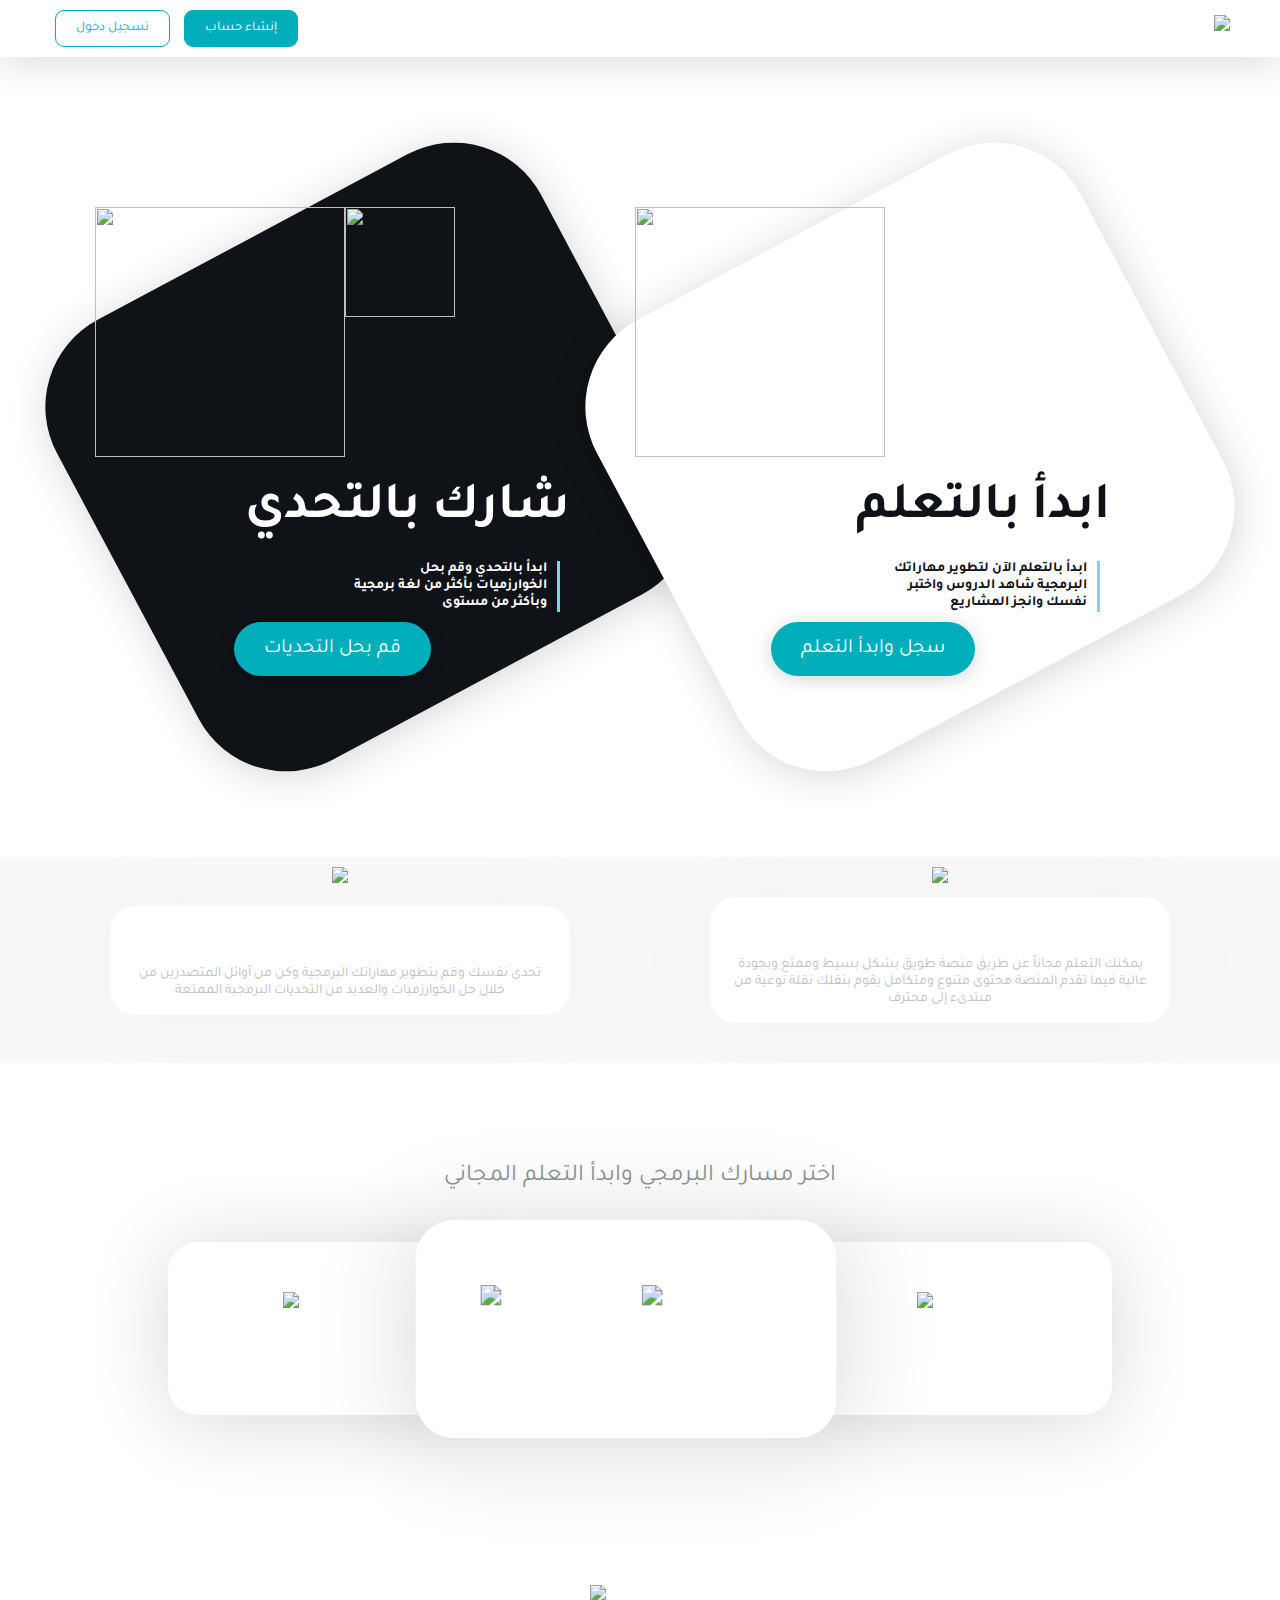
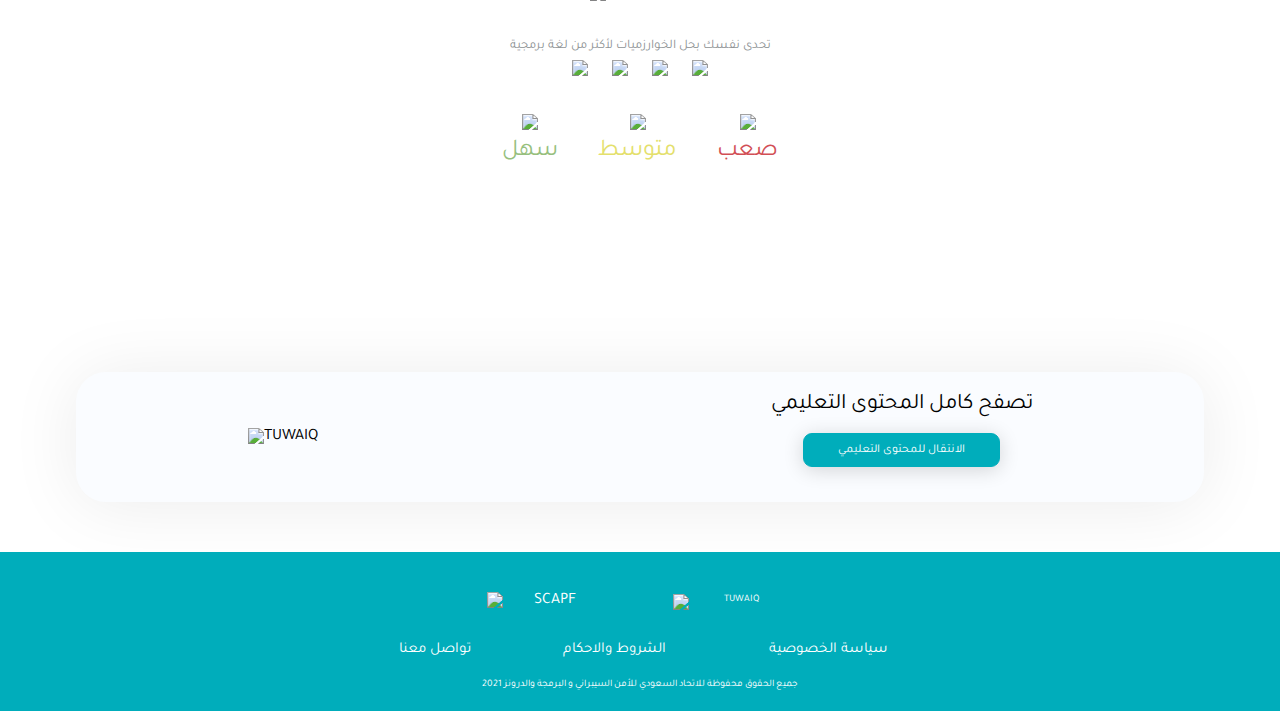
==== index.html @ 14a9fcbd "Merge pull request #5 from FrontEnd-tuwaiq/hanan" ====
<!DOCTYPE html>
<html lang="en">

<head>
    <meta charset="UTF-8" />
    <meta http-equiv="X-UA-Compatible" content="IE=edge" />
    <meta name="viewport" content="width=device-width, initial-scale=1.0" />
    <title>Document</title>
    <link rel="stylesheet" href="styles/style.css" />
</head>

<body>
    <nav>
        <div>
            <button>تسجيل دخول</button>
            <button>إنشاء حساب</button>
        </div>
        <img
            src="https://cdn-sharing.adobecc.com/content/storage/id/urn:aaid:sc:US:b644f3be-ce10-42ac-9b9c-fc7c19914081;revision=0?component_id=13ed4949-9e8b-41bd-9d5f-b30563571fb9&api_key=CometServer1&access_token=1626291188_urn%3Aaaid%3Asc%3AUS%3Ab644f3be-ce10-42ac-9b9c-fc7c19914081%3Bpublic_765a1e02fd81c76c62ea4deeda26561edbb22239" />
    </nav>
    <main>
        <div class="main-intro">
            <div class="intro-challenge">
                <div class="black-bg"></div>
                <div class="">
                    <img src="https://cdn-sharing.adobecc.com/content/storage/id/urn:aaid:sc:US:b644f3be-ce10-42ac-9b9c-fc7c19914081;revision=0?component_id=9e1bb78b-cdee-44a4-842c-0d976e7467d0&api_key=CometServer1&access_token=1626298496_urn%3Aaaid%3Asc%3AUS%3Ab644f3be-ce10-42ac-9b9c-fc7c19914081%3Bpublic_cfd4b68261a0bc6d6a9b5fdcccc6995eccb3a4dc"
                        alt="" />
                    <img class="intro-small-img" src="https://cdn-sharing.adobecc.com/content/storage/id/urn:aaid:sc:US:b644f3be-ce10-42ac-9b9c-fc7c19914081;revision=0?component_id=abf1cf62-99e3-4509-9a42-9697c5205eaf&api_key=CometServer1&access_token=1626298496_urn%3Aaaid%3Asc%3AUS%3Ab644f3be-ce10-42ac-9b9c-fc7c19914081%3Bpublic_cfd4b68261a0bc6d6a9b5fdcccc6995eccb3a4dc"
                        alt="" />
                </div>
                <div class="main-details">
                    <h1>شارك بالتحدي</h1>
                    <div class="main-paragraph">
                        <span class=""></span>
                        <p>
                            ابدأ بالتحدي وقم بحل الخوارزميات بأكثر من لغة برمجية وبأكثر من مستوى
                        </p>
                    </div>
                    <button class="">قم بحل التحديات</button>
                </div>
            </div>
            <div class="intro-learn">
                <div class="white-bg"></div>
                <img src="https://cdn-sharing.adobecc.com/content/storage/id/urn:aaid:sc:US:b644f3be-ce10-42ac-9b9c-fc7c19914081;revision=0?component_id=af594d0b-0c5c-4de3-8059-3645ba6a74f7&api_key=CometServer1&access_token=1626298496_urn%3Aaaid%3Asc%3AUS%3Ab644f3be-ce10-42ac-9b9c-fc7c19914081%3Bpublic_cfd4b68261a0bc6d6a9b5fdcccc6995eccb3a4dc    "
                    alt="" />
                <div class="main-details">
                    <h1>ابدأ بالتعلم</h1>
                    <div class="main-paragraph">
                        <span class=""></span>
                        <p>
                            ابدأ بالتعلم الآن لتطوير مهاراتك البرمجية شاهد الدروس واختبر نفسك وانجز المشاريع
                        </p>
                    </div>
                    <button class="">سجل وابدأ التعلم</button>
                </div>
            </div>
        </div>
    </main>
    <section id="feature-1">
        <div>
            <img
                src="https://cdn-sharing.adobecc.com/content/storage/id/urn:aaid:sc:US:b644f3be-ce10-42ac-9b9c-fc7c19914081;revision=0?component_id=1fc6da5f-fca2-413d-b129-bced814839c2&api_key=CometServer1&access_token=1626291188_urn%3Aaaid%3Asc%3AUS%3Ab644f3be-ce10-42ac-9b9c-fc7c19914081%3Bpublic_765a1e02fd81c76c62ea4deeda26561edbb22239" />
            <p>
                تحدى نفسك وقم بتطوير مهاراتك البرمجية وكن من أوائل المتصدرين من خلال حل الخوارزميات والعديد من التحديات
                البرمجية الممتعة
            </p>
        </div>
        <div>
            <img
                src="https://cdn-sharing.adobecc.com/content/storage/id/urn:aaid:sc:US:b644f3be-ce10-42ac-9b9c-fc7c19914081;revision=0?component_id=9d353dd5-a71d-4b84-99d5-fb9858708343&api_key=CometServer1&access_token=1626291188_urn%3Aaaid%3Asc%3AUS%3Ab644f3be-ce10-42ac-9b9c-fc7c19914081%3Bpublic_765a1e02fd81c76c62ea4deeda26561edbb22239" />
            <p>
                يمكنك التعلم مجاناً عن طريق منصة طويق بشكل بسيط وممتع وبجودة عالية فيما تقدم المنصة محتوى متنوع ومتكامل
                يقوم بنقلك نقلة نوعية من مبتدىء إلى محترف
            </p>
        </div>
    </section>
    <section id="feature-2">
        <h2>اختر مسارك البرمجي وابدأ التعلم المجاني</h2>
        <div id="boxes">
            <div class="feature-box swift">
                <img
                    src="https://cdn-sharing.adobecc.com/content/storage/id/urn:aaid:sc:US:b644f3be-ce10-42ac-9b9c-fc7c19914081;revision=0?component_id=0d6ca6b2-e436-4eec-84ce-33f625e067a3&api_key=CometServer1&access_token=1626291188_urn%3Aaaid%3Asc%3AUS%3Ab644f3be-ce10-42ac-9b9c-fc7c19914081%3Bpublic_765a1e02fd81c76c62ea4deeda26561edbb22239" />
                <div>
                    <p>
                        سيأخذك هذا المسار في رحلة تتعلم من خلالها تطوير تطبيقات iOS تبدأ بتعلّم أساسيات البرمجة بلغة
                        Swift
                    </p>
                </div>
            </div>
            <div class="feature-box android">
                <div>
                    <img
                        src="https://cdn-sharing.adobecc.com/content/storage/id/urn:aaid:sc:US:b644f3be-ce10-42ac-9b9c-fc7c19914081;revision=0?component_id=b5944637-421a-416e-a220-9b3ea5b040e1&api_key=CometServer1&access_token=1626291188_urn%3Aaaid%3Asc%3AUS%3Ab644f3be-ce10-42ac-9b9c-fc7c19914081%3Bpublic_765a1e02fd81c76c62ea4deeda26561edbb22239" />
                    <img
                        src="https://cdn-sharing.adobecc.com/content/storage/id/urn:aaid:sc:US:b644f3be-ce10-42ac-9b9c-fc7c19914081;revision=0?component_id=238ca9ff-0c36-48b7-a219-74814a6fa03e&api_key=CometServer1&access_token=1626291188_urn%3Aaaid%3Asc%3AUS%3Ab644f3be-ce10-42ac-9b9c-fc7c19914081%3Bpublic_765a1e02fd81c76c62ea4deeda26561edbb22239" />
                </div>
                <p>
                    يأخذك هذا المسار في رحلة تتعلم من خلالها تطوير تطبيقات Android، حيث تبدأ رحلتك بتعلّم أساسيات
                    البرمجة
                    بلغة Kotlin
                </p>
            </div>
            <div class="feature-box koltin">
                <img
                    src="https://cdn-sharing.adobecc.com/content/storage/id/urn:aaid:sc:US:b644f3be-ce10-42ac-9b9c-fc7c19914081;revision=0?component_id=e582efb3-dcf3-4987-a7ea-985ffbf24619&api_key=CometServer1&access_token=1626291188_urn%3Aaaid%3Asc%3AUS%3Ab644f3be-ce10-42ac-9b9c-fc7c19914081%3Bpublic_765a1e02fd81c76c62ea4deeda26561edbb22239" />
                <div>
                    <p>
                        يأخذك هذا المسار في رحلة تتعلم من خلالها تطوير تطبيقات Android، حيث تبدأ رحلتك بتعلّم أساسيات
                        البرمجة بلغة Kotlin
                    </p>
                </div>
            </div>
        </div>
    </section>
    <section class="feature-chn">
        <img class="coder-hub"
            src="https://cdn-sharing.adobecc.com/content/storage/id/urn:aaid:sc:US:b644f3be-ce10-42ac-9b9c-fc7c19914081;revision=0?component_id=a25c25f5-c323-4ebb-919f-8cd2417090f7&api_key=CometServer1&access_token=1626291188_urn%3Aaaid%3Asc%3AUS%3Ab644f3be-ce10-42ac-9b9c-fc7c19914081%3Bpublic_765a1e02fd81c76c62ea4deeda26561edbb22239" />
        <h1>اختر مستوى التحدي وابدأ بحل التحديات</h1>
        <h5>تحدى نفسك بحل الخوارزميات لأكثر من لغة برمجية</h5>
        <div class="languages">
            <img
                src="https://cdn-sharing.adobecc.com/content/storage/id/urn:aaid:sc:US:b644f3be-ce10-42ac-9b9c-fc7c19914081;revision=0?component_id=065566bd-55ba-4172-821b-8171bd118458&api_key=CometServer1&access_token=1626291188_urn%3Aaaid%3Asc%3AUS%3Ab644f3be-ce10-42ac-9b9c-fc7c19914081%3Bpublic_765a1e02fd81c76c62ea4deeda26561edbb22239" />
            <img
                src="https://cdn-sharing.adobecc.com/content/storage/id/urn:aaid:sc:US:b644f3be-ce10-42ac-9b9c-fc7c19914081;revision=0?component_id=5025697d-116a-41f8-8874-5ae11788cce0&api_key=CometServer1&access_token=1626291188_urn%3Aaaid%3Asc%3AUS%3Ab644f3be-ce10-42ac-9b9c-fc7c19914081%3Bpublic_765a1e02fd81c76c62ea4deeda26561edbb22239" />
            <img
                src="https://cdn-sharing.adobecc.com/content/storage/id/urn:aaid:sc:US:b644f3be-ce10-42ac-9b9c-fc7c19914081;revision=0?component_id=a16759b7-b398-4d11-8e96-79220a98ff30&api_key=CometServer1&access_token=1626291188_urn%3Aaaid%3Asc%3AUS%3Ab644f3be-ce10-42ac-9b9c-fc7c19914081%3Bpublic_765a1e02fd81c76c62ea4deeda26561edbb22239" />
            <img
                src="https://cdn-sharing.adobecc.com/content/storage/id/urn:aaid:sc:US:b644f3be-ce10-42ac-9b9c-fc7c19914081;revision=0?component_id=b4b1ea43-0474-407d-9577-691054cbdfaf&api_key=CometServer1&access_token=1626291188_urn%3Aaaid%3Asc%3AUS%3Ab644f3be-ce10-42ac-9b9c-fc7c19914081%3Bpublic_765a1e02fd81c76c62ea4deeda26561edbb22239" />
        </div>
        <div class="levels">
            <div>
                <img
                    src="https://cdn-sharing.adobecc.com/content/storage/id/urn:aaid:sc:US:b644f3be-ce10-42ac-9b9c-fc7c19914081;revision=0?component_id=665a392d-2914-4e4c-8904-6c85e740b44d&api_key=CometServer1&access_token=1626291188_urn%3Aaaid%3Asc%3AUS%3Ab644f3be-ce10-42ac-9b9c-fc7c19914081%3Bpublic_765a1e02fd81c76c62ea4deeda26561edbb22239" />
                <h2>سهل</h2>
            </div>
            <div>
                <img
                    src="https://cdn-sharing.adobecc.com/content/storage/id/urn:aaid:sc:US:b644f3be-ce10-42ac-9b9c-fc7c19914081;revision=0?component_id=2f75d869-a651-46ff-8726-9fe48b3a0b5f&api_key=CometServer1&access_token=1626291188_urn%3Aaaid%3Asc%3AUS%3Ab644f3be-ce10-42ac-9b9c-fc7c19914081%3Bpublic_765a1e02fd81c76c62ea4deeda26561edbb22239" />
                <h2>متوسط</h2>
            </div>
            <div>
                <img
                    src="https://cdn-sharing.adobecc.com/content/storage/id/urn:aaid:sc:US:b644f3be-ce10-42ac-9b9c-fc7c19914081;revision=0?component_id=d8cb22cc-bf73-4262-a9d7-c4bed277f01c&api_key=CometServer1&access_token=1626291188_urn%3Aaaid%3Asc%3AUS%3Ab644f3be-ce10-42ac-9b9c-fc7c19914081%3Bpublic_765a1e02fd81c76c62ea4deeda26561edbb22239" />
                <h2>صعب</h2>
            </div>
        </div>
    </section>
</body>
<section class="learning">
    <img src="https://cdn-sharing.adobecc.com/content/storage/id/urn:aaid:sc:US:b644f3be-ce10-42ac-9b9c-fc7c19914081;revision=0?component_id=91791e3a-0228-42db-980b-54722f36f67b&api_key=CometServer1&access_token=1626291188_urn%3Aaaid%3Asc%3AUS%3Ab644f3be-ce10-42ac-9b9c-fc7c19914081%3Bpublic_765a1e02fd81c76c62ea4deeda26561edbb22239"
        alt="TUWAIQ">
    <div>تصفح كامل المحتوى التعليمي
        <button> الانتقال للمحتوى التعليمي</button>
    </div>
</section>

<footer>
    <div>
        <img src="https://cdn-sharing.adobecc.com/content/storage/id/urn:aaid:sc:US:b644f3be-ce10-42ac-9b9c-fc7c19914081;revision=0?component_id=1fc5b4f8-1ea2-4203-90e9-6ba7c889601c&api_key=CometServer1&access_token=1626291188_urn%3Aaaid%3Asc%3AUS%3Ab644f3be-ce10-42ac-9b9c-fc7c19914081%3Bpublic_765a1e02fd81c76c62ea4deeda26561edbb22239"
            alt="SCAPF">
        <img src="https://cdn-sharing.adobecc.com/content/storage/id/urn:aaid:sc:US:b644f3be-ce10-42ac-9b9c-fc7c19914081;revision=0?component_id=8b9bea17-06a8-479e-a2b3-b67a18d29320&api_key=CometServer1&access_token=1626291188_urn%3Aaaid%3Asc%3AUS%3Ab644f3be-ce10-42ac-9b9c-fc7c19914081%3Bpublic_765a1e02fd81c76c62ea4deeda26561edbb22239"
            alt="TUWAIQ">
    </div>
    <div>
        <p>تواصل معنا</p>
        <p>الشروط والاحكام</p>
        <p>سياسة الخصوصية</p>
    </div>
    <p> جميع الحقوق محفوظة للاتحاد السعودي للأمن السيبراني و البرمجة والدرونز 2021 </p>
</footer>

</html>
---- styles/style.css ----
@import url("https://fonts.googleapis.com/css2?family=Tajawal:wght@200;300;400;500;700;800;900&display=swap");
* {
  padding: 0px;
  margin: 0px;
  font-family: 'Tajawal', sans-serif;
}

nav {
  display: -webkit-box;
  display: -ms-flexbox;
  display: flex;
  -webkit-box-pack: justify;
      -ms-flex-pack: justify;
          justify-content: space-between;
  -webkit-box-align: center;
      -ms-flex-align: center;
          align-items: center;
  padding: 10px 50px;
  -webkit-box-shadow: 0px 3px 40px #00000029;
          box-shadow: 0px 3px 40px #00000029;
}

nav button {
  margin: 0px 5px;
  padding: 9px 20px;
  background-color: white;
  border-radius: 9px;
  border: #00ADBB 1px solid;
  color: #00ADBB;
}

nav button:last-of-type {
  color: white;
  background-color: #00ADBB;
}

nav img {
  height: 27px;
}

/*HERO*/
main {
  margin: 150px 0;
  font-size: 26px;
}

.main-intro {
  display: -webkit-box;
  display: -ms-flexbox;
  display: flex;
  -ms-flex-pack: distribute;
      justify-content: space-around;
  -webkit-box-align: center;
      -ms-flex-align: center;
          align-items: center;
  position: relative;
}

.intro-challenge {
  width: 550px;
  height: 500px;
  position: relative;
  color: #fff;
}

.intro-learn {
  position: relative;
  margin-left: -200px;
  color: #0F1216;
  width: 550px;
  height: 500px;
}

main img {
  width: 250px;
  height: 250px;
}

.intro-small-img {
  width: 110px;
  height: 110px;
  position: absolute;
  top: 0;
}

.black-bg {
  width: 550px;
  height: 500px;
  position: absolute;
  background: #0F1216;
  -webkit-transform: matrix(0.88, -0.47, 0.47, 0.88, 0, 0);
          transform: matrix(0.88, -0.47, 0.47, 0.88, 0, 0);
  -webkit-box-shadow: 0px 5px 40px #00000029;
          box-shadow: 0px 5px 40px #00000029;
  border-radius: 99px;
  opacity: 1;
  z-index: -1;
}

.white-bg {
  width: 550px;
  height: 500px;
  position: absolute;
  background: #fff;
  -webkit-transform: matrix(0.88, -0.47, 0.47, 0.88, 0, 0);
          transform: matrix(0.88, -0.47, 0.47, 0.88, 0, 0);
  -webkit-box-shadow: 0px 5px 40px #00000029;
          box-shadow: 0px 5px 40px #00000029;
  border-radius: 99px;
  opacity: 1;
  z-index: -1;
}

.main-details {
  display: -webkit-box;
  display: -ms-flexbox;
  display: flex;
  -webkit-box-orient: vertical;
  -webkit-box-direction: normal;
      -ms-flex-direction: column;
          flex-direction: column;
  -webkit-box-pack: center;
      -ms-flex-pack: center;
          justify-content: center;
  -webkit-box-align: end;
      -ms-flex-align: end;
          align-items: flex-end;
  margin-right: 75px;
}

.main-details h1 {
  margin: 10px 0;
}

.main-paragraph {
  display: -webkit-box;
  display: -ms-flexbox;
  display: flex;
  -webkit-box-orient: horizontal;
  -webkit-box-direction: reverse;
      -ms-flex-direction: row-reverse;
          flex-direction: row-reverse;
  padding: 10px;
}

span {
  width: 3px;
  background: #78D9E2;
  margin-left: 10px;
}

.main-details p {
  text-align: right;
  font-size: 14px;
  max-width: 200px;
  font-weight: bold;
}

.main-details button {
  -ms-flex-item-align: center;
      -ms-grid-row-align: center;
      align-self: center;
  background: #00ADBB 0% 0% no-repeat padding-box;
  -webkit-box-shadow: 0px 3px 20px #00000029;
          box-shadow: 0px 3px 20px #00000029;
  border-radius: 31px;
  border: none;
  opacity: 1;
  padding: 15px 30px;
  color: #fff;
  cursor: pointer;
  font-size: 20px;
}

.main-details button:hover {
  -webkit-box-shadow: 0px 10px 30px #00000029;
          box-shadow: 0px 10px 30px #00000029;
}

#feature-1 {
  position: relative;
  background-color: #F8F8F8;
  display: -webkit-box;
  display: -ms-flexbox;
  display: flex;
  -ms-flex-pack: distribute;
      justify-content: space-around;
  -webkit-box-align: center;
      -ms-flex-align: center;
          align-items: center;
  padding: 40px;
  margin-bottom: 50px;
}

#feature-1 div {
  display: -webkit-box;
  display: -ms-flexbox;
  display: flex;
  -ms-flex-pack: distribute;
      justify-content: space-around;
  -webkit-box-align: center;
      -ms-flex-align: center;
          align-items: center;
  background-color: white;
  border-radius: 25px;
  -webkit-box-orient: vertical;
  -webkit-box-direction: normal;
      -ms-flex-direction: column;
          flex-direction: column;
  width: 35%;
  padding: 60px  20px 15px 20px;
  -webkit-box-shadow: 0px 0.5px 60px #DBDBDB29;
          box-shadow: 0px 0.5px 60px #DBDBDB29;
  text-align: center;
  color: #BFBFBF;
  font-size: 14px;
}

#feature-1 div img {
  position: absolute;
  top: 0;
  margin-top: 10px;
  height: 35%;
}

#feature-2 {
  padding: 50px;
  text-align: center;
}

#feature-2 h2 {
  margin-bottom: 50px;
  color: #8E9395;
  font-weight: normal;
}

#feature-2 #boxes {
  display: -webkit-box;
  display: -ms-flexbox;
  display: flex;
  -webkit-box-pack: justify;
      -ms-flex-pack: justify;
          justify-content: space-between;
  -webkit-box-align: center;
      -ms-flex-align: center;
          align-items: center;
  width: 80%;
  margin: 0 auto;
  color: white;
  font-size: 12px;
}

#feature-2 img {
  margin-right: 50px;
  margin-bottom: 10px;
}

#feature-2 .android {
  z-index: 100;
  -webkit-transform: scale(1.3);
          transform: scale(1.3);
  background-image: url(https://cdn-sharing.adobecc.com/content/storage/id/urn:aaid:sc:US:b644f3be-ce10-42ac-9b9c-fc7c19914081;revision=0?component_id=8d12ec8b-afbc-40b2-88ab-2d2c3c5d6cf2&api_key=CometServer1&access_token=1626291188_urn%3Aaaid%3Asc%3AUS%3Ab644f3be-ce10-42ac-9b9c-fc7c19914081%3Bpublic_765a1e02fd81c76c62ea4deeda26561edbb22239);
}

#feature-2 .swift {
  background-image: url(https://cdn-sharing.adobecc.com/content/storage/id/urn:aaid:sc:US:b644f3be-ce10-42ac-9b9c-fc7c19914081;revision=0?component_id=b15dd311-2e7e-4bb2-a51a-caacdd9c30ad&api_key=CometServer1&access_token=1626291188_urn%3Aaaid%3Asc%3AUS%3Ab644f3be-ce10-42ac-9b9c-fc7c19914081%3Bpublic_765a1e02fd81c76c62ea4deeda26561edbb22239);
}

#feature-2 .koltin {
  background-image: url(https://cdn-sharing.adobecc.com/content/storage/id/urn:aaid:sc:US:b644f3be-ce10-42ac-9b9c-fc7c19914081;revision=0?component_id=1d6d4f2e-d033-446e-9bfd-68df5dcffb32&api_key=CometServer1&access_token=1626291188_urn%3Aaaid%3Asc%3AUS%3Ab644f3be-ce10-42ac-9b9c-fc7c19914081%3Bpublic_765a1e02fd81c76c62ea4deeda26561edbb22239);
}

#feature-2 .feature-box {
  background-color: white;
  border-radius: 30px;
  padding: 50px;
  -webkit-box-shadow: 0px 5px 80px #00000029;
          box-shadow: 0px 5px 80px #00000029;
  background-size: contain;
  background-repeat: no-repeat;
  background-position: center;
  position: relative;
}

#feature-2 .feature-box div {
  top: 0;
  display: -webkit-box;
  display: -ms-flexbox;
  display: flex;
  -webkit-box-pack: justify;
      -ms-flex-pack: justify;
          justify-content: space-between;
  -webkit-box-align: center;
      -ms-flex-align: center;
          align-items: center;
}

#feature-2 .feature-box img {
  width: 50px;
}

.feature-chn {
  background-image: url(https://cdn-sharing.adobecc.com/content/storage/id/urn:aaid:sc:US:b644f3be-ce10-42ac-9b9c-fc7c19914081;revision=0?component_id=6933b6d7-61bb-408a-8c34-3b6dc659deee&api_key=CometServer1&access_token=1626291188_urn%3Aaaid%3Asc%3AUS%3Ab644f3be-ce10-42ac-9b9c-fc7c19914081%3Bpublic_765a1e02fd81c76c62ea4deeda26561edbb22239);
  background-size: contain;
  background-repeat: no-repeat;
  background-position: center;
  display: -webkit-box;
  display: -ms-flexbox;
  display: flex;
  -webkit-box-pack: center;
      -ms-flex-pack: center;
          justify-content: center;
  -webkit-box-align: center;
      -ms-flex-align: center;
          align-items: center;
  text-align: center;
  -webkit-box-orient: vertical;
  -webkit-box-direction: normal;
      -ms-flex-direction: column;
          flex-direction: column;
  color: white;
  padding: 80px;
  margin: 40px 0px;
}

.feature-chn h5 {
  font-size: 13px;
  font-weight: normal;
  color: #8E9395;
}

.feature-chn .coder-hub {
  width: 100px;
}

.feature-chn .languages img {
  width: 30px;
  margin: 5px 10px;
}

.feature-chn .levels {
  display: -webkit-box;
  display: -ms-flexbox;
  display: flex;
  -webkit-box-pack: justify;
      -ms-flex-pack: justify;
          justify-content: space-between;
  -webkit-box-align: center;
      -ms-flex-align: center;
          align-items: center;
}

.feature-chn .levels div {
  background-color: rgba(255, 255, 255, 0.08);
  border-radius: 30px;
  margin: 15px 10px;
  padding: 10px 10px;
}

.feature-chn .levels div img {
  width: 100px;
}

.feature-chn .levels div h2 {
  font-weight: normal;
}

.feature-chn .levels div:nth-child(1) h2 {
  color: #97BF7E;
}

.feature-chn .levels div:nth-child(2) h2 {
  color: #E4E06C;
}

.feature-chn .levels div:nth-child(3) h2 {
  color: #D24F55;
}

.learning {
  width: 85%;
  margin: 100px auto;
  display: -webkit-box;
  display: -ms-flexbox;
  display: flex;
  -ms-flex-pack: distribute;
      justify-content: space-around;
  -webkit-box-align: center;
      -ms-flex-align: center;
          align-items: center;
  background-color: #FAFCFF;
  border-radius: 30px;
  -webkit-box-shadow: 0px 3px 70px #00000014;
          box-shadow: 0px 3px 70px #00000014;
  padding: 20px;
  margin-bottom: 50px;
}

.learning img {
  width: 220px;
}

.learning div {
  display: -webkit-box;
  display: -ms-flexbox;
  display: flex;
  -webkit-box-orient: vertical;
  -webkit-box-direction: normal;
      -ms-flex-direction: column;
          flex-direction: column;
  -webkit-box-align: center;
      -ms-flex-align: center;
          align-items: center;
  font-size: 22px;
}

.learning div button {
  margin: 0px 5px;
  padding: 9px 20px;
  background-color: white;
  border-radius: 9px;
  border: #00ADBB 1px solid;
  color: #00ADBB;
  margin: 15px 0px;
  color: white;
  background-color: #00ADBB;
  width: 75%;
  font-size: 12px;
  -webkit-box-shadow: 0px 3px 20px #00000029;
          box-shadow: 0px 3px 20px #00000029;
}

footer {
  background-color: #00ADBB;
  padding: 20px;
  color: white;
  text-align: center;
}

footer :first-child {
  display: -webkit-box;
  display: -ms-flexbox;
  display: flex;
  -webkit-box-pack: justify;
      -ms-flex-pack: justify;
          justify-content: space-between;
  -webkit-box-align: center;
      -ms-flex-align: center;
          align-items: center;
  width: 30%;
  margin: 10px auto;
}

footer :first-child img {
  width: 120px;
}

footer :nth-child(2) {
  display: -webkit-box;
  display: -ms-flexbox;
  display: flex;
  -webkit-box-pack: justify;
      -ms-flex-pack: justify;
          justify-content: space-between;
  -webkit-box-align: center;
      -ms-flex-align: center;
          align-items: center;
  text-align: center;
  margin-top: 10px;
  width: 40%;
  margin: 10px auto;
}

footer :nth-child(2) p {
  font-size: 15px;
}

footer :last-child {
  font-size: 10px;
}

@media (max-width: 780px) {
  body {
    overflow-x: hidden;
  }
  #feature-1 {
    position: relative;
    display: -webkit-box;
    display: -ms-flexbox;
    display: flex;
    -ms-flex-pack: distribute;
        justify-content: space-around;
    -webkit-box-align: center;
        -ms-flex-align: center;
            align-items: center;
    -webkit-box-orient: vertical;
    -webkit-box-direction: normal;
        -ms-flex-direction: column;
            flex-direction: column;
  }
  #feature-1 div {
    position: relative;
    margin-bottom: 50px;
    width: 75%;
    border: 1px solid #70707029;
  }
  #feature-1 div img {
    margin-top: -25px;
    height: 55%;
  }
  #feature-2 {
    overflow-x: scroll;
  }
  #feature-2 div {
    width: 200px;
    height: 200px;
    margin: 1px;
  }
  #feature-2 #boxes {
    display: -webkit-box;
    display: -ms-flexbox;
    display: flex;
    -webkit-box-pack: center;
        -ms-flex-pack: center;
            justify-content: center;
    -webkit-box-align: center;
        -ms-flex-align: center;
            align-items: center;
    width: 100%;
    padding: 20px;
  }
  #feature-2 img {
    margin-right: 10px;
    margin-bottom: -10px;
  }
  #feature-2 .android {
    z-index: auto;
    -webkit-transform: scale(1);
            transform: scale(1);
  }
  #feature-2 .android div, #feature-2 .android p, #feature-2 .android img {
    margin-top: -90px;
  }
  #feature-2 .koltin img, #feature-2 .swift img {
    margin-right: 100px;
  }
  #feature-2 .feature-box {
    display: -webkit-box;
    display: -ms-flexbox;
    display: flex;
    -webkit-box-pack: center;
        -ms-flex-pack: center;
            justify-content: center;
    -webkit-box-align: center;
        -ms-flex-align: center;
            align-items: center;
    -webkit-box-orient: vertical;
    -webkit-box-direction: normal;
        -ms-flex-direction: column;
            flex-direction: column;
    padding: 10px;
  }
  .feature-chn {
    background-image: none;
    background-color: #0F1216;
    margin-left: -45px;
    width: 85%;
  }
  .feature-chn .levels {
    margin-top: 20px;
    display: -webkit-box;
    display: -ms-flexbox;
    display: flex;
    -ms-flex-pack: distribute;
        justify-content: space-around;
    -webkit-box-align: center;
        -ms-flex-align: center;
            align-items: center;
    -webkit-box-orient: vertical;
    -webkit-box-direction: normal;
        -ms-flex-direction: column;
            flex-direction: column;
    -webkit-transform: scale(1.1);
            transform: scale(1.1);
  }
  .learning {
    width: 60%;
    margin: 100px auto;
    display: -webkit-box;
    display: -ms-flexbox;
    display: flex;
    -webkit-box-pack: justify;
        -ms-flex-pack: justify;
            justify-content: space-between;
    -webkit-box-align: center;
        -ms-flex-align: center;
            align-items: center;
    -webkit-box-orient: vertical;
    -webkit-box-direction: normal;
        -ms-flex-direction: column;
            flex-direction: column;
  }
  .learning img {
    margin-bottom: 40px;
  }
  footer {
    margin: 0 auto;
  }
  footer :first-child {
    display: -webkit-box;
    display: -ms-flexbox;
    display: flex;
    -webkit-box-pack: center;
        -ms-flex-pack: center;
            justify-content: center;
    -webkit-box-align: center;
        -ms-flex-align: center;
            align-items: center;
    -webkit-box-orient: vertical;
    -webkit-box-direction: normal;
        -ms-flex-direction: column;
            flex-direction: column;
    width: 75%;
  }
  footer :nth-child(2) {
    display: -webkit-box;
    display: -ms-flexbox;
    display: flex;
    -webkit-box-pack: center;
        -ms-flex-pack: center;
            justify-content: center;
    -webkit-box-align: center;
        -ms-flex-align: center;
            align-items: center;
    width: 90%;
  }
}
/*# sourceMappingURL=style.css.map */
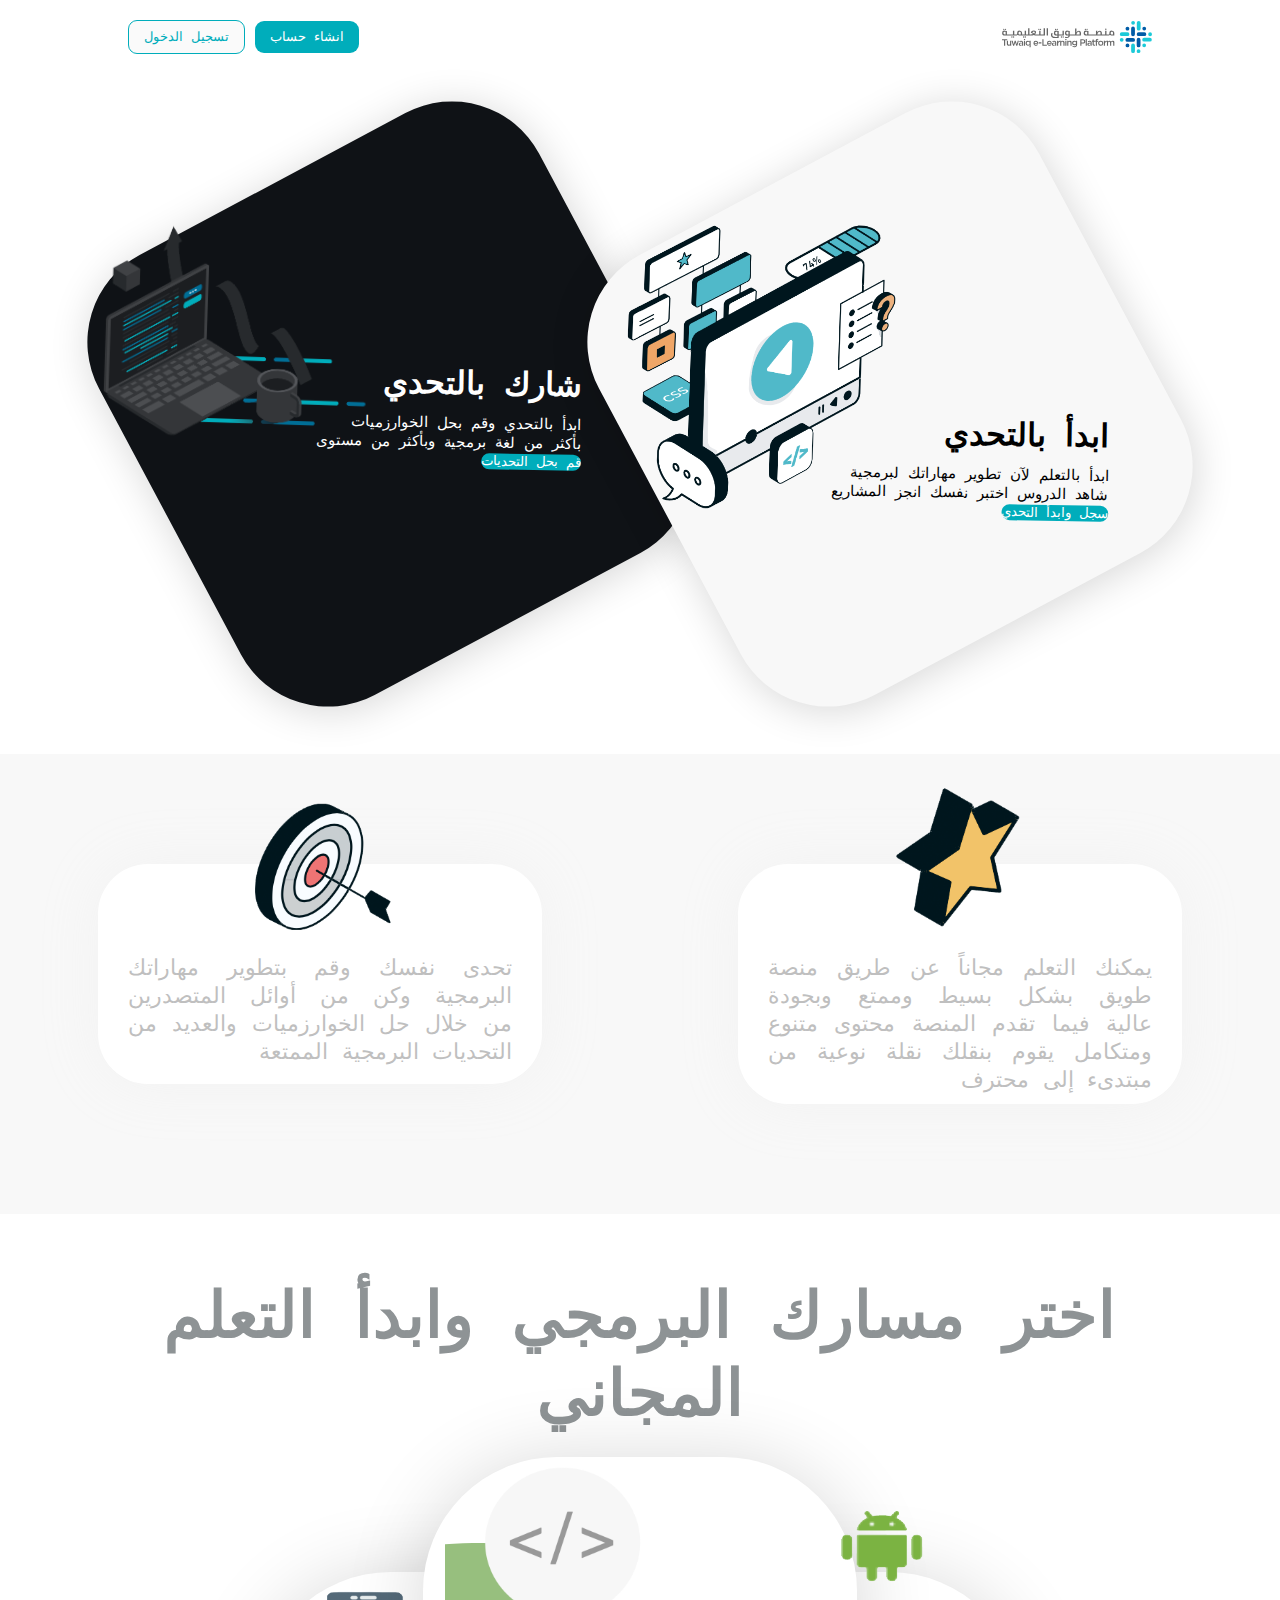
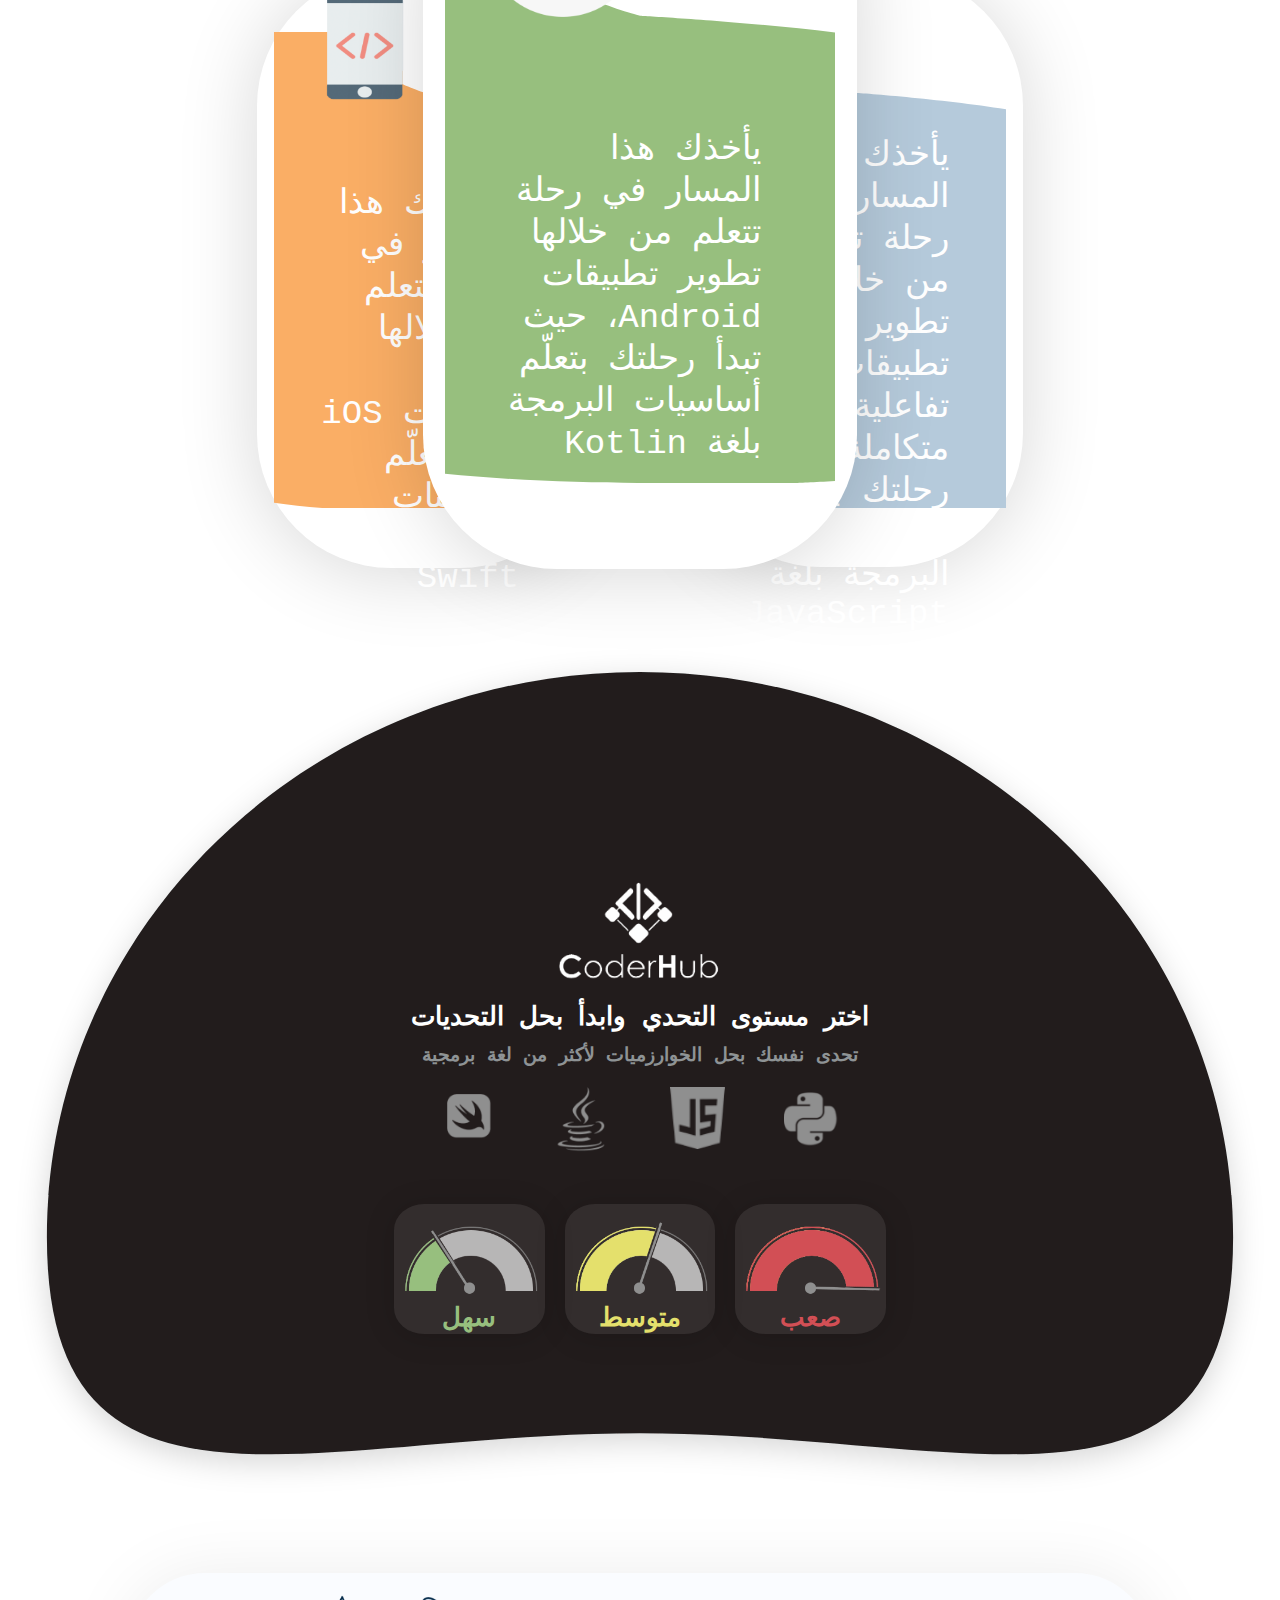
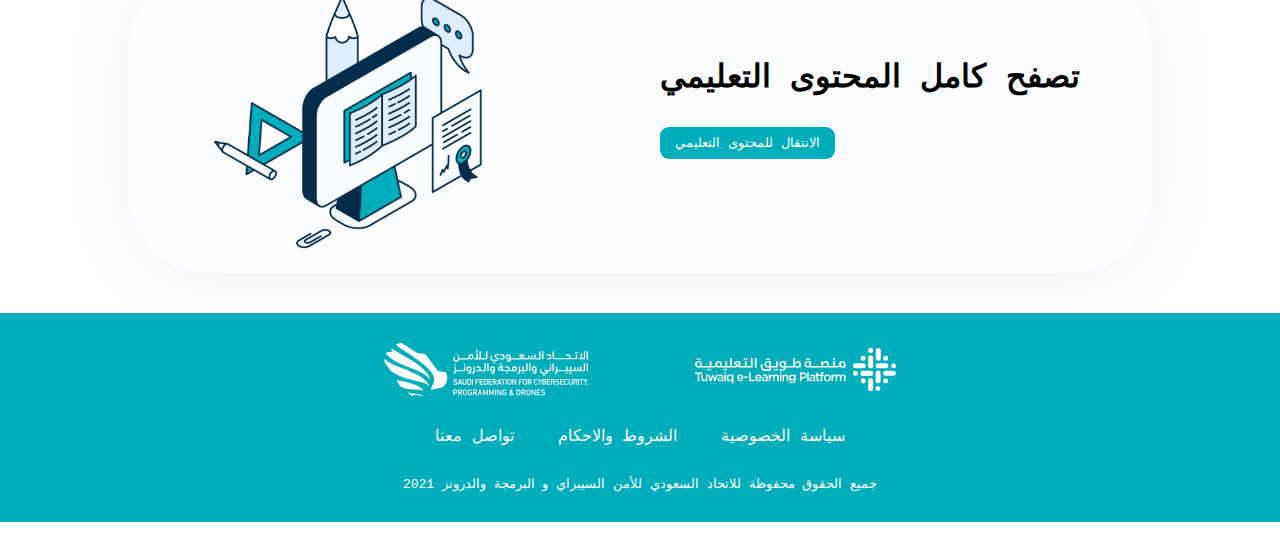
==== commit d15559ea: "fix: fix flex display floating elements on the left" ====
--- a/index.html
+++ b/index.html
@@ -5,168 +5,150 @@
     <meta charset="UTF-8" />
     <meta http-equiv="X-UA-Compatible" content="IE=edge" />
     <meta name="viewport" content="width=device-width, initial-scale=1.0" />
+    <link rel="stylesheet" href="./style.css" />
     <title>Document</title>
-    <link rel="stylesheet" href="styles/style.css" />
 </head>
 
 <body>
-    <nav>
-        <div>
-            <button>تسجيل دخول</button>
-            <button>إنشاء حساب</button>
-        </div>
-        <img
-            src="https://cdn-sharing.adobecc.com/content/storage/id/urn:aaid:sc:US:b644f3be-ce10-42ac-9b9c-fc7c19914081;revision=0?component_id=13ed4949-9e8b-41bd-9d5f-b30563571fb9&api_key=CometServer1&access_token=1626291188_urn%3Aaaid%3Asc%3AUS%3Ab644f3be-ce10-42ac-9b9c-fc7c19914081%3Bpublic_765a1e02fd81c76c62ea4deeda26561edbb22239" />
-    </nav>
-    <main>
-        <div class="main-intro">
-            <div class="intro-challenge">
-                <div class="black-bg"></div>
-                <div class="">
-                    <img src="https://cdn-sharing.adobecc.com/content/storage/id/urn:aaid:sc:US:b644f3be-ce10-42ac-9b9c-fc7c19914081;revision=0?component_id=9e1bb78b-cdee-44a4-842c-0d976e7467d0&api_key=CometServer1&access_token=1626298496_urn%3Aaaid%3Asc%3AUS%3Ab644f3be-ce10-42ac-9b9c-fc7c19914081%3Bpublic_cfd4b68261a0bc6d6a9b5fdcccc6995eccb3a4dc"
-                        alt="" />
-                    <img class="intro-small-img" src="https://cdn-sharing.adobecc.com/content/storage/id/urn:aaid:sc:US:b644f3be-ce10-42ac-9b9c-fc7c19914081;revision=0?component_id=abf1cf62-99e3-4509-9a42-9697c5205eaf&api_key=CometServer1&access_token=1626298496_urn%3Aaaid%3Asc%3AUS%3Ab644f3be-ce10-42ac-9b9c-fc7c19914081%3Bpublic_cfd4b68261a0bc6d6a9b5fdcccc6995eccb3a4dc"
-                        alt="" />
+    <div class="container">
+        <!-- rawabe -->
+        <div class="header">
+            <div id="mobile-nav"></div>
+            <div class="navbar">
+                <div class="nav-btn">
+                    <button id="login" class="btns">تسجيل الدخول</button>
+                    <button id="register" class="btns">انشاء حساب</button>
                 </div>
-                <div class="main-details">
-                    <h1>شارك بالتحدي</h1>
-                    <div class="main-paragraph">
-                        <span class=""></span>
-                        <p>
-                            ابدأ بالتحدي وقم بحل الخوارزميات بأكثر من لغة برمجية وبأكثر من مستوى
-                        </p>
+                <img id="logo" src="./images/logo.svg" width="150px" />
+            </div>
+            <div class="cards">
+                <div class="card black">
+                    <img class="img-card" src="./images/01dar.png" width="200px" />
+                    <div class="text-img white">
+                        <h1>شارك بالتحدي</h1>
+                        <p>ابدأ بالتحدي وقم بحل الخوارزميات<br /> بأكثر من لغة برمجية وبأكثر من مستوى</p>
+                        <button class="card-btn">قم بحل التحديات</button>
                     </div>
-                    <button class="">قم بحل التحديات</button>
                 </div>
-            </div>
-            <div class="intro-learn">
-                <div class="white-bg"></div>
-                <img src="https://cdn-sharing.adobecc.com/content/storage/id/urn:aaid:sc:US:b644f3be-ce10-42ac-9b9c-fc7c19914081;revision=0?component_id=af594d0b-0c5c-4de3-8059-3645ba6a74f7&api_key=CometServer1&access_token=1626298496_urn%3Aaaid%3Asc%3AUS%3Ab644f3be-ce10-42ac-9b9c-fc7c19914081%3Bpublic_cfd4b68261a0bc6d6a9b5fdcccc6995eccb3a4dc    "
-                    alt="" />
-                <div class="main-details">
-                    <h1>ابدأ بالتعلم</h1>
-                    <div class="main-paragraph">
-                        <span class=""></span>
-                        <p>
-                            ابدأ بالتعلم الآن لتطوير مهاراتك البرمجية شاهد الدروس واختبر نفسك وانجز المشاريع
-                        </p>
+                <div class="card white">
+                    <img class="img-card " src="./images/banner0 copy.png" width="200px" />
+                    <div class="text-img ">
+                        <h1>ابدأ بالتحدي</h1>
+                        <p>ابدأ بالتعلم لآن تطوير مهاراتك لبرمجية <br /> شاهد الدروس اختبر نفسك انجز المشاريع</p>
+                        <button class="card-btn">سجل وابدأ التحدي</button>
                     </div>
-                    <button class="">سجل وابدأ التعلم</button>
                 </div>
             </div>
         </div>
-    </main>
-    <section id="feature-1">
-        <div>
-            <img
-                src="https://cdn-sharing.adobecc.com/content/storage/id/urn:aaid:sc:US:b644f3be-ce10-42ac-9b9c-fc7c19914081;revision=0?component_id=1fc6da5f-fca2-413d-b129-bced814839c2&api_key=CometServer1&access_token=1626291188_urn%3Aaaid%3Asc%3AUS%3Ab644f3be-ce10-42ac-9b9c-fc7c19914081%3Bpublic_765a1e02fd81c76c62ea4deeda26561edbb22239" />
-            <p>
-                تحدى نفسك وقم بتطوير مهاراتك البرمجية وكن من أوائل المتصدرين من خلال حل الخوارزميات والعديد من التحديات
-                البرمجية الممتعة
-            </p>
+        <!-- ibra -->
+        <div class="features">
+            <div class="feature-outer">
+                <div class="feature-inner">
+                    <img src="./images/08.png" alt="" />
+                    <div>
+                        تحدى نفسك وقم بتطوير مهاراتك البرمجية وكن من أوائل المتصدرين من
+                        خلال حل الخوارزميات والعديد من التحديات البرمجية الممتعة
+                    </div>
+                </div>
+            </div>
+            <div class="feature-outer">
+                <div class="feature-inner">
+                    <img src="./images/09.png" alt="" />
+                    <div>
+                        يمكنك التعلم مجاناً عن طريق منصة طويق بشكل بسيط وممتع وبجودة عالية
+                        فيما تقدم المنصة محتوى متنوع ومتكامل يقوم بنقلك نقلة نوعية من
+                        مبتدىء إلى محترف
+                    </div>
+                </div>
+            </div>
         </div>
-        <div>
-            <img
-                src="https://cdn-sharing.adobecc.com/content/storage/id/urn:aaid:sc:US:b644f3be-ce10-42ac-9b9c-fc7c19914081;revision=0?component_id=9d353dd5-a71d-4b84-99d5-fb9858708343&api_key=CometServer1&access_token=1626291188_urn%3Aaaid%3Asc%3AUS%3Ab644f3be-ce10-42ac-9b9c-fc7c19914081%3Bpublic_765a1e02fd81c76c62ea4deeda26561edbb22239" />
-            <p>
-                يمكنك التعلم مجاناً عن طريق منصة طويق بشكل بسيط وممتع وبجودة عالية فيما تقدم المنصة محتوى متنوع ومتكامل
-                يقوم بنقلك نقلة نوعية من مبتدىء إلى محترف
-            </p>
-        </div>
-    </section>
-    <section id="feature-2">
-        <h2>اختر مسارك البرمجي وابدأ التعلم المجاني</h2>
-        <div id="boxes">
-            <div class="feature-box swift">
-                <img
-                    src="https://cdn-sharing.adobecc.com/content/storage/id/urn:aaid:sc:US:b644f3be-ce10-42ac-9b9c-fc7c19914081;revision=0?component_id=0d6ca6b2-e436-4eec-84ce-33f625e067a3&api_key=CometServer1&access_token=1626291188_urn%3Aaaid%3Asc%3AUS%3Ab644f3be-ce10-42ac-9b9c-fc7c19914081%3Bpublic_765a1e02fd81c76c62ea4deeda26561edbb22239" />
-                <div>
-                    <p>
+        <!-- abdulaziz -->
+        <div class="paths">
+            <h1 class="paths-header"> اختر مسارك البرمجي وابدأ التعلم المجاني </h1>
+            <div class="paths-content">
+                <div class="path-card" id="path-card-1">
+                    <div class="bg-img" id="path-card-1-bg-img"></div>
+                    <img id="path-card-1-left-img" src="images/03.png">
+                    <p class="path-card-content" dir="rtl">
                         سيأخذك هذا المسار في رحلة تتعلم من خلالها تطوير تطبيقات iOS تبدأ بتعلّم أساسيات البرمجة بلغة
                         Swift
                     </p>
                 </div>
-            </div>
-            <div class="feature-box android">
-                <div>
-                    <img
-                        src="https://cdn-sharing.adobecc.com/content/storage/id/urn:aaid:sc:US:b644f3be-ce10-42ac-9b9c-fc7c19914081;revision=0?component_id=b5944637-421a-416e-a220-9b3ea5b040e1&api_key=CometServer1&access_token=1626291188_urn%3Aaaid%3Asc%3AUS%3Ab644f3be-ce10-42ac-9b9c-fc7c19914081%3Bpublic_765a1e02fd81c76c62ea4deeda26561edbb22239" />
-                    <img
-                        src="https://cdn-sharing.adobecc.com/content/storage/id/urn:aaid:sc:US:b644f3be-ce10-42ac-9b9c-fc7c19914081;revision=0?component_id=238ca9ff-0c36-48b7-a219-74814a6fa03e&api_key=CometServer1&access_token=1626291188_urn%3Aaaid%3Asc%3AUS%3Ab644f3be-ce10-42ac-9b9c-fc7c19914081%3Bpublic_765a1e02fd81c76c62ea4deeda26561edbb22239" />
+                <div class="path-card" id="path-card-2">
+                    <div class="bg-img" id="path-card-2-bg-img"></div>
+                    <img id="path-card-2-left-img" src="images/ic.png">
+                    <img id="path-card-2-right-img" src="images/010101.png">
+                    <p class="path-card-content" dir="rtl">
+                        يأخذك هذا المسار في رحلة تتعلم من خلالها تطوير تطبيقات Android،
+                        حيث تبدأ رحلتك بتعلّم أساسيات
+                        البرمجة بلغة Kotlin
+                    </p>
                 </div>
-                <p>
-                    يأخذك هذا المسار في رحلة تتعلم من خلالها تطوير تطبيقات Android، حيث تبدأ رحلتك بتعلّم أساسيات
-                    البرمجة
-                    بلغة Kotlin
-                </p>
-            </div>
-            <div class="feature-box koltin">
-                <img
-                    src="https://cdn-sharing.adobecc.com/content/storage/id/urn:aaid:sc:US:b644f3be-ce10-42ac-9b9c-fc7c19914081;revision=0?component_id=e582efb3-dcf3-4987-a7ea-985ffbf24619&api_key=CometServer1&access_token=1626291188_urn%3Aaaid%3Asc%3AUS%3Ab644f3be-ce10-42ac-9b9c-fc7c19914081%3Bpublic_765a1e02fd81c76c62ea4deeda26561edbb22239" />
-                <div>
-                    <p>
-                        يأخذك هذا المسار في رحلة تتعلم من خلالها تطوير تطبيقات Android، حيث تبدأ رحلتك بتعلّم أساسيات
-                        البرمجة بلغة Kotlin
+                <div class="path-card" id="path-card-3">
+                    <div class="bg-img" id="path-card-3-bg-img"></div>
+                    <div id="path-card-3-left-img"> </div>
+                    <div id="path-card-3-right-img"> </div>
+                    <p class="path-card-content" id="path-card-3-content" dir="rtl">
+                        يأخذك هذا المسار في رحلة تتعلم من خلالها تطوير وبناء تطبيقات ويب تفاعلية متكاملة.
+                        تبدأ رحلتك بتعلم أساسيات البرمجة بلغة JavaScript
                     </p>
                 </div>
             </div>
         </div>
-    </section>
-    <section class="feature-chn">
-        <img class="coder-hub"
-            src="https://cdn-sharing.adobecc.com/content/storage/id/urn:aaid:sc:US:b644f3be-ce10-42ac-9b9c-fc7c19914081;revision=0?component_id=a25c25f5-c323-4ebb-919f-8cd2417090f7&api_key=CometServer1&access_token=1626291188_urn%3Aaaid%3Asc%3AUS%3Ab644f3be-ce10-42ac-9b9c-fc7c19914081%3Bpublic_765a1e02fd81c76c62ea4deeda26561edbb22239" />
-        <h1>اختر مستوى التحدي وابدأ بحل التحديات</h1>
-        <h5>تحدى نفسك بحل الخوارزميات لأكثر من لغة برمجية</h5>
-        <div class="languages">
-            <img
-                src="https://cdn-sharing.adobecc.com/content/storage/id/urn:aaid:sc:US:b644f3be-ce10-42ac-9b9c-fc7c19914081;revision=0?component_id=065566bd-55ba-4172-821b-8171bd118458&api_key=CometServer1&access_token=1626291188_urn%3Aaaid%3Asc%3AUS%3Ab644f3be-ce10-42ac-9b9c-fc7c19914081%3Bpublic_765a1e02fd81c76c62ea4deeda26561edbb22239" />
-            <img
-                src="https://cdn-sharing.adobecc.com/content/storage/id/urn:aaid:sc:US:b644f3be-ce10-42ac-9b9c-fc7c19914081;revision=0?component_id=5025697d-116a-41f8-8874-5ae11788cce0&api_key=CometServer1&access_token=1626291188_urn%3Aaaid%3Asc%3AUS%3Ab644f3be-ce10-42ac-9b9c-fc7c19914081%3Bpublic_765a1e02fd81c76c62ea4deeda26561edbb22239" />
-            <img
-                src="https://cdn-sharing.adobecc.com/content/storage/id/urn:aaid:sc:US:b644f3be-ce10-42ac-9b9c-fc7c19914081;revision=0?component_id=a16759b7-b398-4d11-8e96-79220a98ff30&api_key=CometServer1&access_token=1626291188_urn%3Aaaid%3Asc%3AUS%3Ab644f3be-ce10-42ac-9b9c-fc7c19914081%3Bpublic_765a1e02fd81c76c62ea4deeda26561edbb22239" />
-            <img
-                src="https://cdn-sharing.adobecc.com/content/storage/id/urn:aaid:sc:US:b644f3be-ce10-42ac-9b9c-fc7c19914081;revision=0?component_id=b4b1ea43-0474-407d-9577-691054cbdfaf&api_key=CometServer1&access_token=1626291188_urn%3Aaaid%3Asc%3AUS%3Ab644f3be-ce10-42ac-9b9c-fc7c19914081%3Bpublic_765a1e02fd81c76c62ea4deeda26561edbb22239" />
-        </div>
+
         <div class="levels">
-            <div>
-                <img
-                    src="https://cdn-sharing.adobecc.com/content/storage/id/urn:aaid:sc:US:b644f3be-ce10-42ac-9b9c-fc7c19914081;revision=0?component_id=665a392d-2914-4e4c-8904-6c85e740b44d&api_key=CometServer1&access_token=1626291188_urn%3Aaaid%3Asc%3AUS%3Ab644f3be-ce10-42ac-9b9c-fc7c19914081%3Bpublic_765a1e02fd81c76c62ea4deeda26561edbb22239" />
-                <h2>سهل</h2>
-            </div>
-            <div>
-                <img
-                    src="https://cdn-sharing.adobecc.com/content/storage/id/urn:aaid:sc:US:b644f3be-ce10-42ac-9b9c-fc7c19914081;revision=0?component_id=2f75d869-a651-46ff-8726-9fe48b3a0b5f&api_key=CometServer1&access_token=1626291188_urn%3Aaaid%3Asc%3AUS%3Ab644f3be-ce10-42ac-9b9c-fc7c19914081%3Bpublic_765a1e02fd81c76c62ea4deeda26561edbb22239" />
-                <h2>متوسط</h2>
-            </div>
-            <div>
-                <img
-                    src="https://cdn-sharing.adobecc.com/content/storage/id/urn:aaid:sc:US:b644f3be-ce10-42ac-9b9c-fc7c19914081;revision=0?component_id=d8cb22cc-bf73-4262-a9d7-c4bed277f01c&api_key=CometServer1&access_token=1626291188_urn%3Aaaid%3Asc%3AUS%3Ab644f3be-ce10-42ac-9b9c-fc7c19914081%3Bpublic_765a1e02fd81c76c62ea4deeda26561edbb22239" />
-                <h2>صعب</h2>
+            <img src="./images/Path 7.svg" class="levels-image" alt="" />
+            <div class="levels-content">
+                <img src="./images/01ch.png" alt="" class="levels-header-image" />
+                <div class="levels-middle">
+                    <h1>اختر مستوى التحدي وابدأ بحل التحديات</h1>
+                    <h3>تحدى نفسك بحل الخوارزميات لأكثر من لغة برمجية</h3>
+                    <div class="levels-lang">
+                        <img src="./images/01s.png" alt="">
+                        <img src="./images/01j.png" alt="">
+                        <img src="./images/01js.png" alt="">
+                        <img src="./images/01p.png" alt="">
+                    </div>
+                </div>
+                <div class="levels-level">
+                    <div class="levels-box">
+                        <img src="./images/01e.png" alt="">
+                        <h1 id="esay">سهل</h1>
+                    </div>
+                    <div class="levels-box">
+                        <img src="./images/01m.png" alt="">
+                        <h1 id="med">متوسط</h1>
+                    </div>
+                    <div class="levels-box">
+                        <img src="./images/01h.png" alt="">
+                        <h1 id="hard">صعب</h1>
+                    </div>
+                </div>
             </div>
         </div>
-    </section>
+        <div class="browse">
+            <img src="./images/10.png" />
+            <div>
+                <h1>تصفح كامل المحتوى التعليمي</h1>
+                <button>الانتقال للمحتوى التعليمي</button>
+            </div>
+        </div>
+    </div>
+    <footer>
+        <div class="footer-wrapper">
+            <div class="footer-img">
+                <img src="./images/safcsp-logo-white.svg" />
+                <img src="./images/logo-white.svg" />
+            </div>
+            <ul>
+                <li>تواصل معنا</li>
+                <li>الشروط والاحكام</li>
+                <li>سياسة الخصوصية</li>
+            </ul>
+            <p>جميع الحقوق محفوظة للاتحاد السعودي للأمن السيبراي و البرمجة والدرونز 2021</p>
+        </div>
+    </footer>
+
 </body>
-<section class="learning">
-    <img src="https://cdn-sharing.adobecc.com/content/storage/id/urn:aaid:sc:US:b644f3be-ce10-42ac-9b9c-fc7c19914081;revision=0?component_id=91791e3a-0228-42db-980b-54722f36f67b&api_key=CometServer1&access_token=1626291188_urn%3Aaaid%3Asc%3AUS%3Ab644f3be-ce10-42ac-9b9c-fc7c19914081%3Bpublic_765a1e02fd81c76c62ea4deeda26561edbb22239"
-        alt="TUWAIQ">
-    <div>تصفح كامل المحتوى التعليمي
-        <button> الانتقال للمحتوى التعليمي</button>
-    </div>
-</section>
-
-<footer>
-    <div>
-        <img src="https://cdn-sharing.adobecc.com/content/storage/id/urn:aaid:sc:US:b644f3be-ce10-42ac-9b9c-fc7c19914081;revision=0?component_id=1fc5b4f8-1ea2-4203-90e9-6ba7c889601c&api_key=CometServer1&access_token=1626291188_urn%3Aaaid%3Asc%3AUS%3Ab644f3be-ce10-42ac-9b9c-fc7c19914081%3Bpublic_765a1e02fd81c76c62ea4deeda26561edbb22239"
-            alt="SCAPF">
-        <img src="https://cdn-sharing.adobecc.com/content/storage/id/urn:aaid:sc:US:b644f3be-ce10-42ac-9b9c-fc7c19914081;revision=0?component_id=8b9bea17-06a8-479e-a2b3-b67a18d29320&api_key=CometServer1&access_token=1626291188_urn%3Aaaid%3Asc%3AUS%3Ab644f3be-ce10-42ac-9b9c-fc7c19914081%3Bpublic_765a1e02fd81c76c62ea4deeda26561edbb22239"
-            alt="TUWAIQ">
-    </div>
-    <div>
-        <p>تواصل معنا</p>
-        <p>الشروط والاحكام</p>
-        <p>سياسة الخصوصية</p>
-    </div>
-    <p> جميع الحقوق محفوظة للاتحاد السعودي للأمن السيبراني و البرمجة والدرونز 2021 </p>
-</footer>
 
 </html>--- a/style.css
+++ b/style.css
@@ -0,0 +1,445 @@
+@font-face {
+  font-family: "DIN next arabic";
+  src: url("./fonts/DIN\ Next\ LT\ Arabic\ Light.ttf") format("truetype");
+}
+* {
+  margin: 0;
+  padding: 0;
+  font-family: "DIN next arabic", monospace;
+}
+
+.navbar {
+  width: 80%;
+  margin: 20px auto;
+  display: flex;
+  justify-content: space-between;
+  /* box-shadow: 5px 10px rgba(0, 0, 0, .7) ; */
+}
+
+button {
+  text-align: right;
+  font: 15px;
+  letter-spacing: 0px;
+  background: 0% 0% no-repeat padding-box;
+  border-radius: 9px;
+  border: none;
+  padding: 8px 15px;
+}
+#register {
+  color: #ffffff;
+  background: #00adbb;
+}
+
+#login {
+  color: #00adbb;
+  background: #fafafa;
+  border: solid 1px #00adbb;
+}
+
+.cards {
+  display: flex;
+  margin: 100px auto;
+  justify-content: center;
+  flex-wrap: wrap;
+}
+.card {
+  top: 108px;
+  width: 500px;
+  height: 500px;
+  transform: matrix(0.88, -0.47, 0.47, 0.88, 0, 0);
+  box-shadow: 0px 5px 40px #00000029;
+  border-radius: 99px;
+  opacity: 1;
+}
+
+.card.white {
+  background-color: #f8f8f8;
+}
+
+.card.black {
+  background-color: #0f1216;
+}
+
+.img-card {
+  top: 254px;
+  left: 45px;
+  width: 300px;
+  transform: rotate(30deg);
+}
+.text-img {
+  transform: rotate(29deg);
+  text-align: right;
+  margin-right: 60px;
+  margin-top: -60px;
+}
+
+.text-img > h1 {
+  margin: 10px 0;
+}
+
+.text-img > p {
+  font-size: 15px;
+}
+
+.text-img.white {
+  color: white;
+}
+
+.card-btn {
+  border-radius: 15px;
+  color: white;
+  background: #00adbb;
+  border: none;
+  margin: 20px 100px 0 0;
+  padding: 10px 20px;
+  margin: 0;
+  padding: 0;
+}
+
+.container {
+    background-color:white;
+    font-family: 'DIN next arabic', monospace;
+    
+}
+
+.paths {
+    margin: 5%;
+
+}
+
+.paths-header {
+    font-size: 400%;
+    text-align: center;
+    color: #8E9395;
+    letter-spacing: 0px;
+}
+
+.paths-content{
+    margin: 2%;
+    display: flex;
+    justify-content: center;
+}
+
+.path-card {
+
+position: relative;
+background: #FFFFFF 0% 0% no-repeat padding-box;
+box-shadow: 0px 5px 80px #00000029;
+border-radius: 134px;
+opacity: 1; 
+}
+
+#path-card-1 {
+width: 583px;
+height: 596px;
+top: 115px;
+left: 170px;
+/* opacity: 1; */
+
+}
+
+
+#path-card-2 {
+z-index: 1;
+width: 753px;
+height: 712px;
+/* opacity: 1; */
+
+}
+
+#path-card-3 {
+width: 583px;
+height: 595px;
+top: 115px;
+right: 170px;
+/* opacity: 1; */
+
+}
+
+.bg-img {
+    position: relative;
+    width: 90%;
+    height: 80%;
+    top: 10%;   
+    margin: 0 auto;
+
+}
+
+
+#path-card-1-bg-img {
+    background: url("images/Path\ 24.svg")  no-repeat center;
+}
+
+
+#path-card-2-bg-img {
+
+        background: url("images/Path\ 2.svg") no-repeat center;
+}
+
+#path-card-3-bg-img {
+        
+        background: url("images/Path\ 23.svg") no-repeat center ;
+
+}
+
+#path-card-2-left-img {
+    position: relative;
+    top: -79%;
+    left: 13%;
+}
+
+#path-card-2-right-img{
+    position: relative;
+    top: -83%;
+    left: 48%;
+}
+
+#path-card-1-left-img{
+    position: relative;
+    top: -77%;
+    left: 19%;
+}
+
+.path-card-content{
+    position: relative;
+top: -65%;
+width: 60%;
+left: 18%;
+font-size: 213%;
+color: white;
+}
+
+#path-card-3-content{
+    top: -53%;
+  color: white;
+  /* font-family: "DIN next arabic", monospace; */
+}
+
+.features {
+  height: 10%;
+  background: #f8f8f8 0% 0% no-repeat padding-box;
+  opacity: 1;
+  display: flex;
+  justify-content: space-around;
+  padding: 60px 0;
+  flex-wrap: wrap;
+}
+.feature-outer {
+  background: #ffffff 0% 0% no-repeat padding-box;
+  box-shadow: 0px 0.5px 60px #dbdbdb29;
+  border-radius: 50px;
+  width: 30%;
+  margin: 50px;
+  height: 20%;
+  max-width: 450px;
+  min-width: 280px;
+  min-height: 200px;
+  padding: 10px 30px;
+  display: flex;
+  flex-direction: column;
+  justify-content: space-between;
+}
+.feature-inner {
+  position: relative;
+  display: flex;
+  justify-content: center;
+}
+.feature-inner > div {
+  direction: rtl;
+  text-align: justify;
+  color: #bfbfbf;
+  margin-top: 80px;
+  font-size: 140%;
+}
+.feature-inner > img {
+  height: fit-content;
+  width: max-content;
+  position: absolute;
+  top: -90px;
+}
+.levels {
+  height: 30%;
+  width: 100%;
+  display: flex;
+  justify-content: center;
+  align-items: center;
+  flex-direction: column;
+  position: relative;
+  margin: 5% 0;
+}
+.levels-image {
+  height: 15%;
+  width: 100%;
+  max-width: 1500px;
+}
+
+.levels-content {
+  position: absolute;
+  bottom: 20%;
+  width: 40%;
+  display: flex;
+  justify-content: center;
+  flex-direction: column;
+  align-items: center;
+}
+.levels-header-image {
+  height: 30%;
+  width: 35%;
+  max-width: 260px;
+}
+
+.levels-middle {
+  text-align: center;
+  min-width: 250px;
+}
+.levels-middle > h1 {
+  color: white;
+  font-size: 2vw;
+}
+.levels-middle > h3 {
+  color: #8e9395;
+  margin-top: 10px;
+  font-size: 1.5vw;
+}
+
+.levels-lang {
+  display: flex;
+  flex-direction: row;
+  justify-content: space-around;
+  margin-top: 20px;
+}
+
+.levels-lang > img {
+  height: 12%;
+  width: 12%;
+}
+
+.levels-level {
+  display: flex;
+
+  margin-top: 10%;
+  width: 100%;
+  max-width: 750px;
+  justify-content: space-around;
+}
+.levels-box {
+  background: rgba(255, 255, 255, 0.08) 0% 0% no-repeat padding-box;
+  box-shadow: 0px 3px 30px #00000029;
+  border-radius: 20%;
+  text-align: center;
+  height: 50%;
+  max-height: 230px;
+  width: 50%;
+  max-width: 230px;
+  min-width: 70px;
+  min-height: 70px;
+  font-size: 1vw;
+  
+  margin: 0 10px;
+  /* opacity: 0.08; */
+}
+.levels-box > img {
+  opacity: 1;
+  height: 100%;
+  width: 100%;
+  margin-bottom: -10px;
+}
+#esay {
+  color: #97bf7e;
+  
+}
+#med {
+  color: #e4e06c;
+}
+#hard {
+  color: #d24f55;
+}
+
+.browse {
+  width: 80%;
+  height: 300px;
+  margin: 40px auto;
+  background: #fafcff;
+  box-shadow: 0px 3px 70px #00000014;
+  border-radius: 77px;
+  display: flex;
+  justify-content: space-around;
+  align-items: center;
+  flex-wrap: wrap;
+}
+
+.browse img {
+  width: 35vh;
+}
+
+.browse button {
+  background: #00adbb;
+  margin: 30px auto;
+  color: white;
+}
+
+.footer-wrapper {
+  width: 40%;
+  margin: 30px auto;
+}
+
+.footer-img {
+  display: flex;
+  justify-content: space-between;
+  margin-bottom: 20px;
+  flex-wrap: wrap;
+}
+
+footer {
+  display: flex;
+  flex-direction: column;
+  background: #00adbb;
+  color: white;
+  text-align: center;
+  flex-wrap: wrap;
+}
+
+ul {
+  width: 80%;
+  margin: 30px auto;
+  display: flex;
+  justify-content: space-between;
+}
+li {
+  list-style: none;
+}
+
+.footer-wrapper > p {
+  font-size: 13px;
+}
+
+#mobile-nav {
+  /* top: 29px;
+    right: 328px; */
+  width: 33px;
+  height: 19px;
+  background: transparent url("./images/Group\ 5.png") 0% 0% no-repeat
+    padding-box;
+  opacity: 1;
+  display: none;
+}
+
+@media screen and (max-width: 375px) {
+  .nav-btn {
+    display: none;
+  }
+  #logo {
+    margin-left: 120px;
+  }
+
+  #mobile-nav {
+    display: block;
+    float: right;
+  }
+
+  .card.white {
+    top: -37.92875671386719px;
+    left: -138.6298828125px;
+  }
+
+}
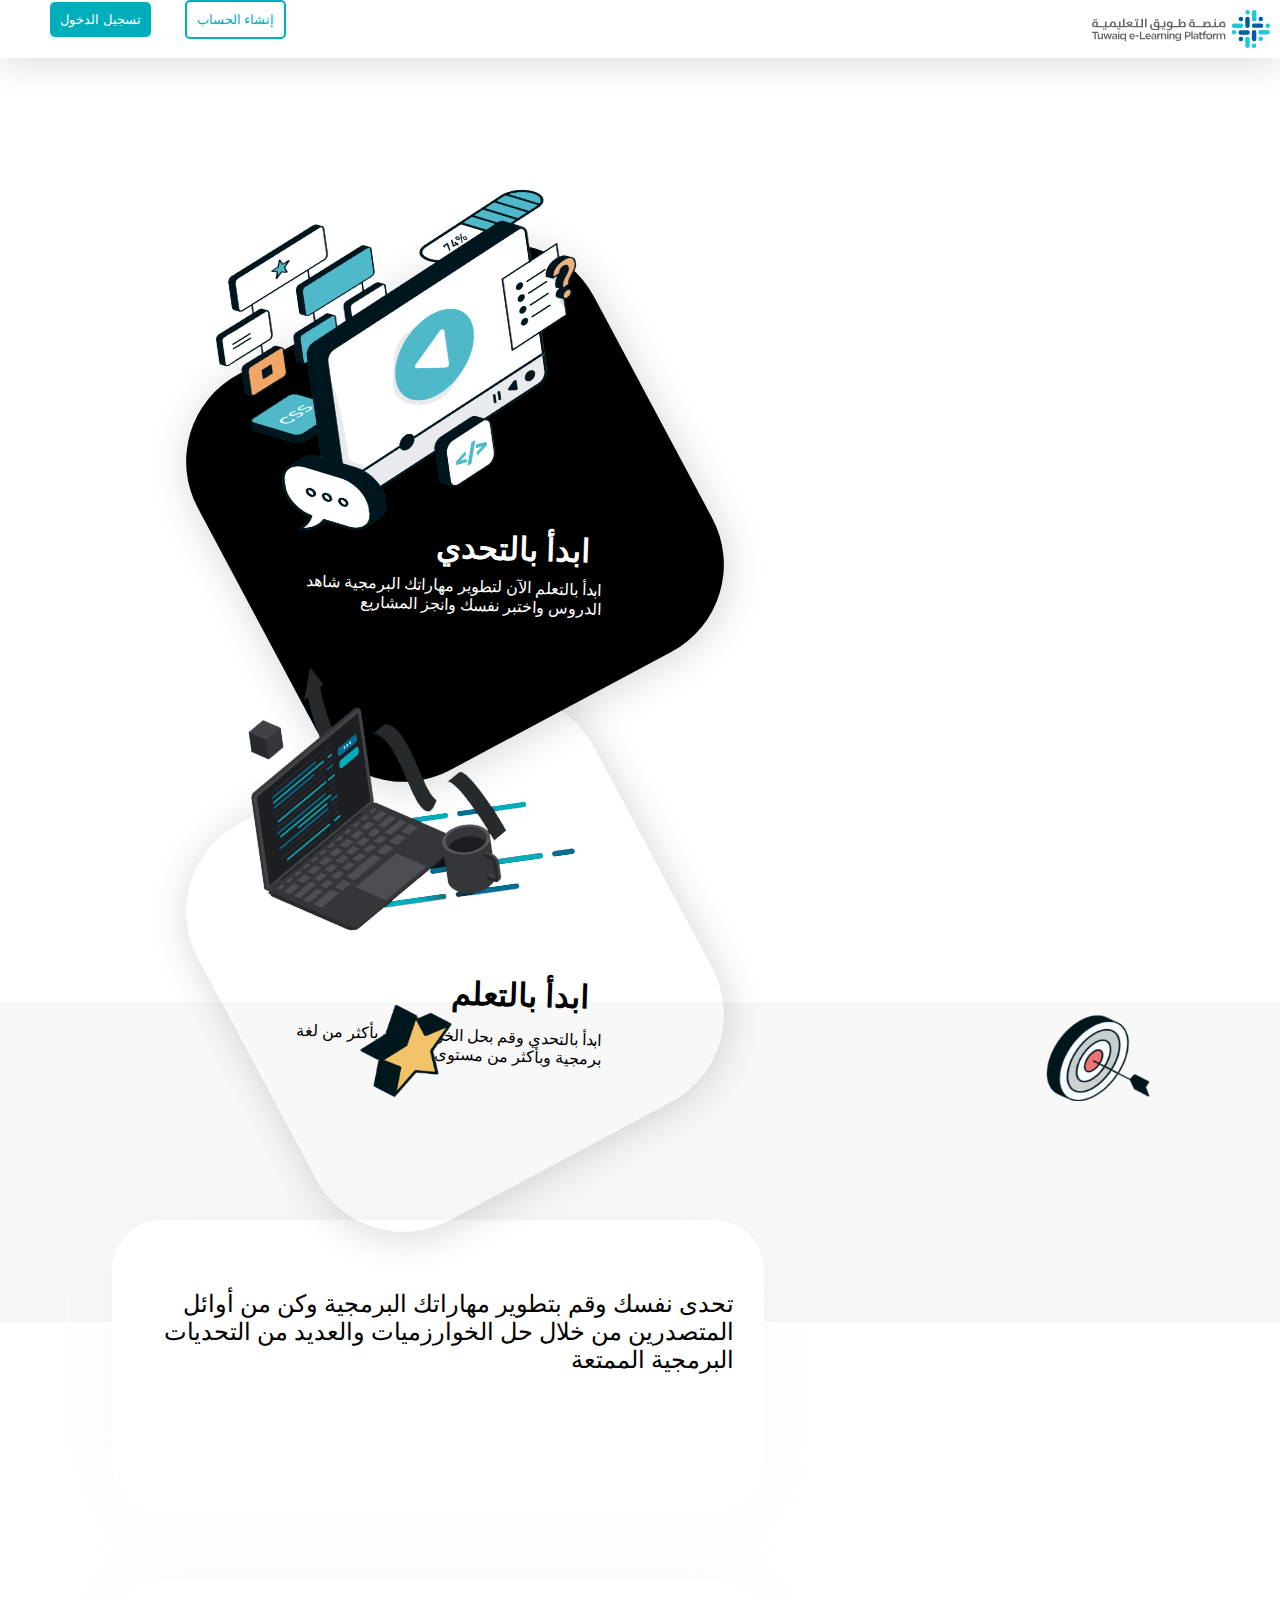
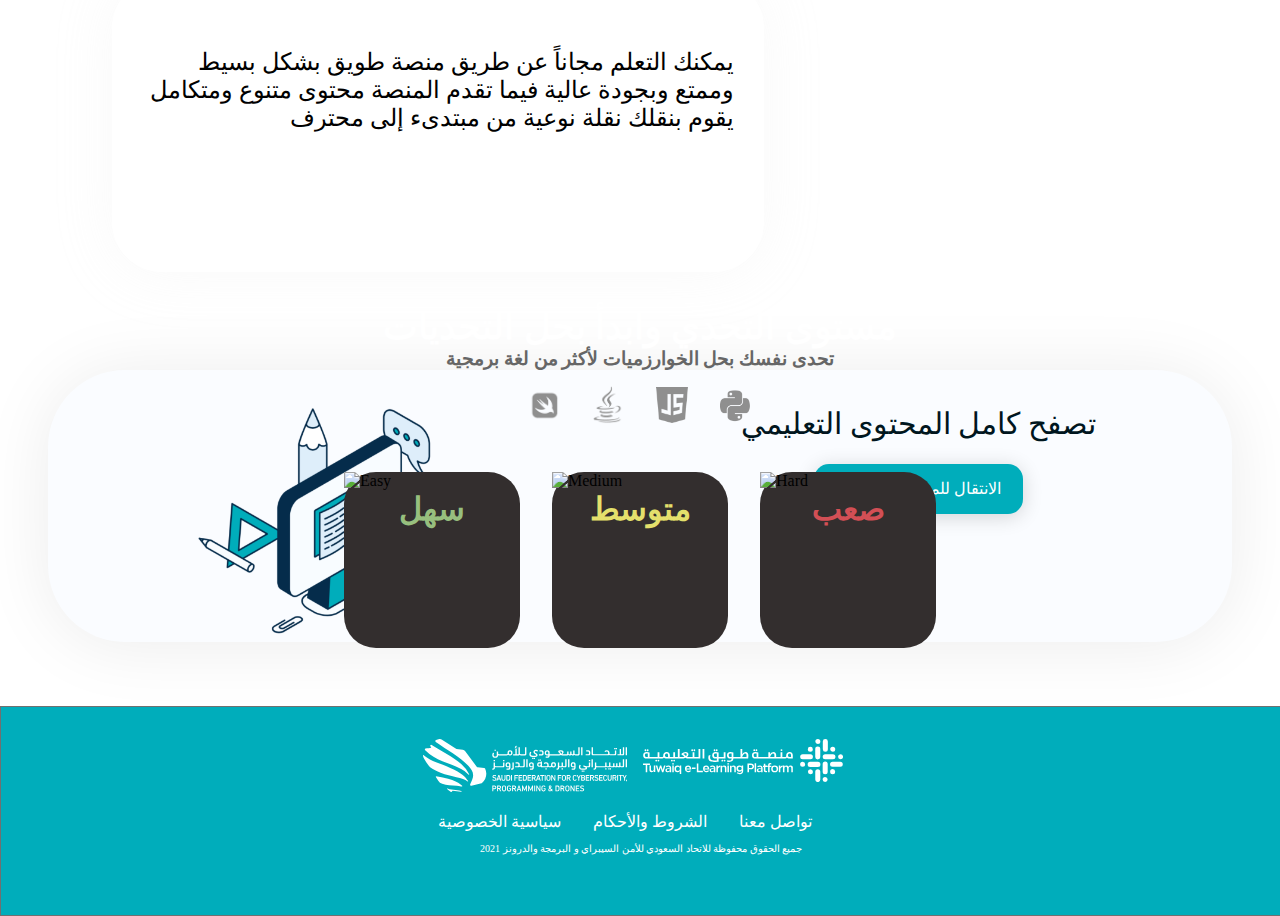
==== commit 06cc4f5d: "section2 added" ====
--- a/index.html
+++ b/index.html
@@ -1,154 +1,145 @@
 <!DOCTYPE html>
 <html lang="en">
-
-<head>
+  <head>
     <meta charset="UTF-8" />
     <meta http-equiv="X-UA-Compatible" content="IE=edge" />
     <meta name="viewport" content="width=device-width, initial-scale=1.0" />
-    <link rel="stylesheet" href="./style.css" />
-    <title>Document</title>
-</head>
+    <link rel="stylesheet" href="style.css" />
+    <title>Tuwaiq Responsive Design</title>
+  </head>
+  <body>
+    <!-- Beginning of Header -->
+    <!-- End of Header -->
+    <header class="header-container">
+      <div class="logo"><img src="./assets/images/logo.svg" alt="logo"></div>        
+      <nav>
+          <ul>
+              <li><button class="full">تسجيل الدخول</button></li>
+              <li><button class="empty">إنشاء الحساب</button></li>                    
+      </ul>
+      </nav>
+  </header>
+    <!-- Beginning of section 1 -->
+    <!-- End of section 1 -->
+    <div class = "section1">
+      <div class = "sec1vid1">
+       <img class = "ingsec1" src="./assets/images/banner0 copy.png" alt="" >
 
-<body>
-    <div class="container">
-        <!-- rawabe -->
-        <div class="header">
-            <div id="mobile-nav"></div>
-            <div class="navbar">
-                <div class="nav-btn">
-                    <button id="login" class="btns">تسجيل الدخول</button>
-                    <button id="register" class="btns">انشاء حساب</button>
-                </div>
-                <img id="logo" src="./images/logo.svg" width="150px" />
-            </div>
-            <div class="cards">
-                <div class="card black">
-                    <img class="img-card" src="./images/01dar.png" width="200px" />
-                    <div class="text-img white">
-                        <h1>شارك بالتحدي</h1>
-                        <p>ابدأ بالتحدي وقم بحل الخوارزميات<br /> بأكثر من لغة برمجية وبأكثر من مستوى</p>
-                        <button class="card-btn">قم بحل التحديات</button>
-                    </div>
-                </div>
-                <div class="card white">
-                    <img class="img-card " src="./images/banner0 copy.png" width="200px" />
-                    <div class="text-img ">
-                        <h1>ابدأ بالتحدي</h1>
-                        <p>ابدأ بالتعلم لآن تطوير مهاراتك لبرمجية <br /> شاهد الدروس اختبر نفسك انجز المشاريع</p>
-                        <button class="card-btn">سجل وابدأ التحدي</button>
-                    </div>
-                </div>
-            </div>
-        </div>
-        <!-- ibra -->
-        <div class="features">
-            <div class="feature-outer">
-                <div class="feature-inner">
-                    <img src="./images/08.png" alt="" />
-                    <div>
-                        تحدى نفسك وقم بتطوير مهاراتك البرمجية وكن من أوائل المتصدرين من
-                        خلال حل الخوارزميات والعديد من التحديات البرمجية الممتعة
-                    </div>
-                </div>
-            </div>
-            <div class="feature-outer">
-                <div class="feature-inner">
-                    <img src="./images/09.png" alt="" />
-                    <div>
-                        يمكنك التعلم مجاناً عن طريق منصة طويق بشكل بسيط وممتع وبجودة عالية
-                        فيما تقدم المنصة محتوى متنوع ومتكامل يقوم بنقلك نقلة نوعية من
-                        مبتدىء إلى محترف
-                    </div>
-                </div>
-            </div>
-        </div>
-        <!-- abdulaziz -->
-        <div class="paths">
-            <h1 class="paths-header"> اختر مسارك البرمجي وابدأ التعلم المجاني </h1>
-            <div class="paths-content">
-                <div class="path-card" id="path-card-1">
-                    <div class="bg-img" id="path-card-1-bg-img"></div>
-                    <img id="path-card-1-left-img" src="images/03.png">
-                    <p class="path-card-content" dir="rtl">
-                        سيأخذك هذا المسار في رحلة تتعلم من خلالها تطوير تطبيقات iOS تبدأ بتعلّم أساسيات البرمجة بلغة
-                        Swift
-                    </p>
-                </div>
-                <div class="path-card" id="path-card-2">
-                    <div class="bg-img" id="path-card-2-bg-img"></div>
-                    <img id="path-card-2-left-img" src="images/ic.png">
-                    <img id="path-card-2-right-img" src="images/010101.png">
-                    <p class="path-card-content" dir="rtl">
-                        يأخذك هذا المسار في رحلة تتعلم من خلالها تطوير تطبيقات Android،
-                        حيث تبدأ رحلتك بتعلّم أساسيات
-                        البرمجة بلغة Kotlin
-                    </p>
-                </div>
-                <div class="path-card" id="path-card-3">
-                    <div class="bg-img" id="path-card-3-bg-img"></div>
-                    <div id="path-card-3-left-img"> </div>
-                    <div id="path-card-3-right-img"> </div>
-                    <p class="path-card-content" id="path-card-3-content" dir="rtl">
-                        يأخذك هذا المسار في رحلة تتعلم من خلالها تطوير وبناء تطبيقات ويب تفاعلية متكاملة.
-                        تبدأ رحلتك بتعلم أساسيات البرمجة بلغة JavaScript
-                    </p>
-                </div>
-            </div>
-        </div>
+       <h1  class="h1sec1"> ابدأ بالتحدي</h1>
+       <div class = "textSec1" >
+       <p>ابدأ بالتعلم الآن لتطوير مهاراتك البرمجية شاهد الدروس واختبر نفسك وانجز المشاريع </p>
+       </div>
+      </div>
+      <div class = "sec1vid2">
+       <img class = "ingsec2" src="./assets/images/01dar.png" alt="">
 
-        <div class="levels">
-            <img src="./images/Path 7.svg" class="levels-image" alt="" />
-            <div class="levels-content">
-                <img src="./images/01ch.png" alt="" class="levels-header-image" />
-                <div class="levels-middle">
-                    <h1>اختر مستوى التحدي وابدأ بحل التحديات</h1>
-                    <h3>تحدى نفسك بحل الخوارزميات لأكثر من لغة برمجية</h3>
-                    <div class="levels-lang">
-                        <img src="./images/01s.png" alt="">
-                        <img src="./images/01j.png" alt="">
-                        <img src="./images/01js.png" alt="">
-                        <img src="./images/01p.png" alt="">
-                    </div>
-                </div>
-                <div class="levels-level">
-                    <div class="levels-box">
-                        <img src="./images/01e.png" alt="">
-                        <h1 id="esay">سهل</h1>
-                    </div>
-                    <div class="levels-box">
-                        <img src="./images/01m.png" alt="">
-                        <h1 id="med">متوسط</h1>
-                    </div>
-                    <div class="levels-box">
-                        <img src="./images/01h.png" alt="">
-                        <h1 id="hard">صعب</h1>
-                    </div>
-                </div>
-            </div>
-        </div>
-        <div class="browse">
-            <img src="./images/10.png" />
-            <div>
-                <h1>تصفح كامل المحتوى التعليمي</h1>
-                <button>الانتقال للمحتوى التعليمي</button>
-            </div>
+       <h1  class="h1sec2"> ابدأ بالتعلم</h1>
+       <div class = "textSec2" >
+       <p> ابدأ بالتحدي وقم بحل الخوارزميات بأكثر من لغة برمجية وبأكثر من مستوى</p>
+       </div>
+
+      </div>
+
+   </div>
+
+    <!-- Beginning of section 2 -->
+    <div  class = "section2">
+     <img class = "section2img1" src="./assets/images/09.png" alt="">
+    <img class = "section2img2" src="./assets/images/08@2x.png" alt=""> 
+
+
+      <div  class = "section2div1">
+        <p>
+          تحدى نفسك وقم بتطوير مهاراتك البرمجية وكن من أوائل المتصدرين من خلال حل الخوارزميات والعديد من التحديات البرمجية الممتعة
+        </p>
+      </div> 
+
+
+      <div  class = "section2div1">
+        <p>
+          يمكنك التعلم مجاناً عن طريق منصة طويق بشكل بسيط وممتع وبجودة عالية فيما تقدم المنصة محتوى متنوع ومتكامل يقوم بنقلك نقلة نوعية من مبتدىء إلى محترف
+        </p>
+
+      </div>
+    </div>
+    
+    <!-- End of section 2 -->
+
+    <!-- Beginning of section 3 -->
+
+
+    
+    <!-- End of section 3 -->
+
+
+
+
+
+
+    <!-- Beginning of section 4 -->
+    <!-- End of section 4 -->
+
+    <div class="section4">
+      <img src="assets/images/coderhub-logo.png" id="coderhub-logo" class="center" alt="CoderHub" srcset="">
+      <h1 class="title text-white text-center mt-5">اختر مستوى التحدي وابدأ بحل التحديات</h1>
+      <h2 class="subtitle text-gray text-center">
+        تحدى نفسك بحل الخوارزميات لأكثر من لغة برمجية
+      </h2>
+      <div class="section4-languages">
+        <img class="section4-language" src="assets/images/swift.png" alt="Swift">
+        <img class="section4-language" src="assets/images/java.png" alt="Java">
+        <img class="section4-language" src="assets/images/js.png" alt="Javascript">
+        <img class="section4-language" src="assets/images/python.png" alt="Python"></div>
+        <div class="section4-box">
+          <div class="section4-box-item">
+            <img class="section4-level-img" src="assets/images/easy.png" alt="Easy" srcset="">
+            <h1 class="text-center text-green mb-2">سهل</h1>
+          </div>
+          <div class="section4-box-item">
+            <img class="section4-level-img" src="assets/images/medium.png" alt="Medium" srcset="">
+            <h1 class="text-center text-yellow mb-2">متوسط</h1>
+          </div>
+          <div class="section4-box-item">
+            <img class="section4-level-img" src="assets/images/hard.png" alt="Hard" srcset="">
+            <h1 class="text-center text-red mb-2">صعب</h1>
+          </div>
         </div>
     </div>
-    <footer>
-        <div class="footer-wrapper">
-            <div class="footer-img">
-                <img src="./images/safcsp-logo-white.svg" />
-                <img src="./images/logo-white.svg" />
-            </div>
-            <ul>
-                <li>تواصل معنا</li>
-                <li>الشروط والاحكام</li>
-                <li>سياسة الخصوصية</li>
-            </ul>
-            <p>جميع الحقوق محفوظة للاتحاد السعودي للأمن السيبراي و البرمجة والدرونز 2021</p>
-        </div>
-    </footer>
 
-</body>
+    <!-- Beginning of section 5 -->
+    <div class="content-contener">
+      <div class="content">
+          <div class="cont-img">
+              <img class="cont-img" src="assets/images/section5-img.png">
+          </div>
+          <div class="cont-title">
+              <h1>تصفح كامل المحتوى التعليمي</h1>
+              <div class="cont-but">
+                  <p class="cont-but-text">الانتقال للمحتوى التعليمي</p>
+              </div>
+          </div>
+      </div>
+  </div>
+    <!-- End of section 5 -->
 
-</html>+    <!-- Beginning of Footer -->
+
+    <footer class="footer-container">  
+      <div class="footer-logo">      
+      <div><img src="./assets/images/safcsp-logo-white.svg" alt="logo"></div>
+      <div><img src="./assets/images/logo-white.svg" alt="logo"></div>
+      </div>
+      <div class="footer-nav">        
+          <ul>
+              <li><a href="#">سياسية الخصوصية</a></li>
+              <li><a href="#">الشروط والأحكام</a></li>
+              <li><a href="#">تواصل معنا</a></li>                    
+      </ul>        
+  </div>
+  <div class="footer-policy">
+      <p>جميع الحقوق محفوظة للاتحاد السعودي للأمن السيبراي و البرمجة والدرونز 2021</p>
+  </div>
+</footer>
+    <!-- End of Footer -->
+  </body>
+</html>
--- a/style.css
+++ b/style.css
@@ -1,445 +1,504 @@
 @font-face {
-  font-family: "DIN next arabic";
-  src: url("./fonts/DIN\ Next\ LT\ Arabic\ Light.ttf") format("truetype");
-}
+  font-family: "DINNextLTArabic";
+  src: url("/assets/fonts/DINNextLTArabic-Regular.ttf") format("truetype");
+}
+
+@font-face {
+  font-family: "DINNextLTArabic-Bold";
+  src: url("/assets/fonts/DINNextLTArabic-Bold.ttf") format("truetype");
+}
+
+@font-face {
+  font-family: "DINNextLTArabic-Light";
+  src: url("/assets/fonts/DINNextLTArabic-UltraLight.ttf") format("truetype");
+}
+
 * {
   margin: 0;
   padding: 0;
-  font-family: "DIN next arabic", monospace;
-}
-
-.navbar {
-  width: 80%;
-  margin: 20px auto;
-  display: flex;
-  justify-content: space-between;
-  /* box-shadow: 5px 10px rgba(0, 0, 0, .7) ; */
-}
-
+  font-family: "DINNextLTArabic";
+}
+
+/* _____________________________________________________________________________ */
+.header-container {
+  /* height: 77px; */
+  background: #ffffff 0% 0% no-repeat padding-box;
+  box-shadow: 0px 3px 40px #00000029;
+  opacity: 1;
+  display: flex;
+  flex-direction: row-reverse;
+}
 button {
-  text-align: right;
-  font: 15px;
-  letter-spacing: 0px;
-  background: 0% 0% no-repeat padding-box;
-  border-radius: 9px;
+  font-family: "Almarai", sans-serif;
+  margin-right: 30px;
+  padding: 10px;
+  border-radius: 5px;
   border: none;
-  padding: 8px 15px;
-}
-#register {
+}
+.full {
+  background-color: #00adbb;
   color: #ffffff;
-  background: #00adbb;
-}
-
-#login {
+  margin-left: 50px;
+}
+.empty {
+  background-color: white;
   color: #00adbb;
-  background: #fafafa;
-  border: solid 1px #00adbb;
-}
-
-.cards {
-  display: flex;
-  margin: 100px auto;
-  justify-content: center;
-  flex-wrap: wrap;
-}
-.card {
-  top: 108px;
-  width: 500px;
-  height: 500px;
+  border: 2px solid #00adbb;
+}
+nav {
+  width: 100vw;
+}
+.logo img {
+  padding: 10px;
+  float: right;
+}
+ul li {
+  display: inline-block;
+  /* padding:10px;
+      font-size:20px; 
+      font-family:raleway; */
+}
+
+/* -______________________________________________________________________________ */
+
+.section1 {
+  height: 1124px;
+}
+
+.header-container {
+  /* height: 77px; */
+  background: #ffffff 0% 0% no-repeat padding-box;
+  box-shadow: 0px 3px 40px #00000029;
+  opacity: 1;
+  display: flex;
+  flex-direction: row-reverse;
+}
+button {
+  font-family: "Almarai", sans-serif;
+  margin-right: 30px;
+  padding: 10px;
+  border-radius: 5px;
+  border: none;
+}
+.full {
+  background-color: #00adbb;
+  color: #ffffff;
+  margin-left: 50px;
+}
+.empty {
+  background-color: white;
+  color: #00adbb;
+  border: 2px solid #00adbb;
+}
+nav {
+  width: 100vw;
+}
+.logo img {
+  padding: 10px;
+  float: right;
+}
+ul li {
+  display: inline-block;
+  /* padding:10px;
+    font-size:20px; 
+    font-family:raleway; */
+}
+
+/*body{
+     top: 0px;
+    left: 0px;
+    width: 2023px;
+    height: 5309px;
+    background: #FFFFFF 0% 0% no-repeat padding-box;
+    opacity: 1;
+} */
+
+* {
+  margin: 0;
+  padding: 0;
+}
+
+.section1 {
+  height: 30.25rem;
+  padding:  14.375rem;
+}
+
+
+.sec1vid1{
+  top: 9.875rem;
+  left: 54.813rem;
+  width: 28.125rem;
+  height: 28.125rem;
+  float :left;
   transform: matrix(0.88, -0.47, 0.47, 0.88, 0, 0);
+  /* background: transparent url('imges/banner0\ copy.png') 0% 0% no-repeat padding-box; */
   box-shadow: 0px 5px 40px #00000029;
   border-radius: 99px;
   opacity: 1;
-}
-
-.card.white {
-  background-color: #f8f8f8;
-}
-
-.card.black {
-  background-color: #0f1216;
-}
-
-.img-card {
-  top: 254px;
-  left: 45px;
-  width: 300px;
-  transform: rotate(30deg);
-}
-.text-img {
-  transform: rotate(29deg);
+  background-color: black;
+}
+
+.sec1vid2{
+  float :left;
+  top: 9.875rem;
+  left: 54.813rem;
+  width: 28.125rem;
+  height: 28.125rem;
+  transform: matrix(0.88, -0.47, 0.47, 0.88, 0, 0);
+  /* background: transparent url('imges/banner0\ copy.png') 0% 0% no-repeat padding-box; */
+  box-shadow: 0rem 0.313rem 2.5rem #00000029;
+  border-radius: 6.188rem;
+  opacity: 1;  
+
+}
+
+.ingsec1{
+  width: 25.875rem;
+  height: 20.25rem;
+  top: -6.188rem;
+  right: -0.125rem;
+  position: absolute;
+  transform: rotate(20deg);
+}
+
+.ingsec2 {
+  width: 358px;
+  height: 305px;
+  top: -99px;
+  right: 2px;
+  position: absolute;
+  transform: rotate(20deg);
+}
+
+.h1sec1{
+color: white;
+height: 0rem;
+top:16.75rem;
+position: absolute;
+right:6.5rem;
+transform: rotate(30deg);
+
+}
+
+.textSec1{
+color: white;
+height: 0rem;
+top: 16.75rem;
+position: absolute;
+right: 6.5rem;
+transform: rotate(30deg); 
+text-align: right;
+}
+
+
+.h1sec2{
+
+height: 0rem;
+top: 16.75rem;
+position: absolute;
+right: 6.5rem;
+transform: rotate(30deg);
+
+}
+
+.textSec2{
+
+height: 0rem;
+top: 16.75rem;
+position: absolute;
+right:6.5rem ;
+transform: rotate(30deg); 
+text-align: right;
+}
+
+
+
+
+
+
+/* _________________________________________________________________ */
+
+
+.section2{
+width: 100%;
+height: 20rem;
+background: #F8F8F8 0% 0% no-repeat padding-box;
+opacity: 1;
+padding-left: 5rem;
+}
+
+.section2div1{
+  float :left;
+  width: 37rem;
+  height: 14rem;
+  margin:2rem ;
+padding-top: 70px;
+padding-left: 30px;
+padding-right: 30px;
+
+  background: #FFFFFF 0% 0% no-repeat padding-box;
+box-shadow: 0px 0.5px 60px #DBDBDB29;
+border-radius: 50px;
+opacity: 1;
+
+}
+
+.section2div2{
+  float :left;
+  width: 37rem;
+  height: 14rem;
+  background: #FFFFFF 0% 0% no-repeat padding-box;
+box-shadow: 0px 0.5px 60px #DBDBDB29;
+border-radius: 50px;
+opacity: 1;
+}
+
+/* _______________________________________________________________________________ */
+.section2img1{
+  width: 7rem;
+  height: 7rem;
+  float :left;
+  left: 22rem;
+  position: absolute;
+}
+
+.section2img2{
+  width: 7rem;
+  height: 7rem;
+
+  float :left;
+  left: 65rem;
+  position: absolute;
+}
+
+.section2div1 > p{
   text-align: right;
-  margin-right: 60px;
-  margin-top: -60px;
-}
-
-.text-img > h1 {
-  margin: 10px 0;
-}
-
-.text-img > p {
-  font-size: 15px;
-}
-
-.text-img.white {
+  font-size: 150%;
+}
+
+
+
+.section4 {
+  background: transparent url("assets/images/Path\ 7.svg") 0% 0% no-repeat
+    padding-box;
+  height: 600px;
+  width: 900px;
+  background-repeat: no-repeat;
+  background-size: 100%;
+  position: relative;
+  left: 50%;
+  transform: translateX(-50%);
+}
+
+.center {
+  margin: 0;
+  position: absolute;
+  top: 50%;
+  left: 50%;
+  transform: translate(-50%, -50%);
+}
+
+.title {
+  font-size: 28pt;
+  font-family: "DINNextLTArabic";
+}
+
+.text-white {
   color: white;
 }
 
-.card-btn {
-  border-radius: 15px;
-  color: white;
-  background: #00adbb;
-  border: none;
-  margin: 20px 100px 0 0;
-  padding: 10px 20px;
-  margin: 0;
-  padding: 0;
-}
-
-.container {
-    background-color:white;
-    font-family: 'DIN next arabic', monospace;
-    
-}
-
-.paths {
-    margin: 5%;
-
-}
-
-.paths-header {
-    font-size: 400%;
-    text-align: center;
-    color: #8E9395;
-    letter-spacing: 0px;
-}
-
-.paths-content{
-    margin: 2%;
-    display: flex;
-    justify-content: center;
-}
-
-.path-card {
-
-position: relative;
-background: #FFFFFF 0% 0% no-repeat padding-box;
-box-shadow: 0px 5px 80px #00000029;
-border-radius: 134px;
-opacity: 1; 
-}
-
-#path-card-1 {
-width: 583px;
-height: 596px;
-top: 115px;
-left: 170px;
-/* opacity: 1; */
-
-}
-
-
-#path-card-2 {
-z-index: 1;
-width: 753px;
-height: 712px;
-/* opacity: 1; */
-
-}
-
-#path-card-3 {
-width: 583px;
-height: 595px;
-top: 115px;
-right: 170px;
-/* opacity: 1; */
-
-}
-
-.bg-img {
-    position: relative;
-    width: 90%;
-    height: 80%;
-    top: 10%;   
-    margin: 0 auto;
-
-}
-
-
-#path-card-1-bg-img {
-    background: url("images/Path\ 24.svg")  no-repeat center;
-}
-
-
-#path-card-2-bg-img {
-
-        background: url("images/Path\ 2.svg") no-repeat center;
-}
-
-#path-card-3-bg-img {
-        
-        background: url("images/Path\ 23.svg") no-repeat center ;
-
-}
-
-#path-card-2-left-img {
-    position: relative;
-    top: -79%;
-    left: 13%;
-}
-
-#path-card-2-right-img{
-    position: relative;
-    top: -83%;
-    left: 48%;
-}
-
-#path-card-1-left-img{
-    position: relative;
-    top: -77%;
-    left: 19%;
-}
-
-.path-card-content{
-    position: relative;
-top: -65%;
-width: 60%;
-left: 18%;
-font-size: 213%;
-color: white;
-}
-
-#path-card-3-content{
-    top: -53%;
-  color: white;
-  /* font-family: "DIN next arabic", monospace; */
-}
-
-.features {
-  height: 10%;
-  background: #f8f8f8 0% 0% no-repeat padding-box;
-  opacity: 1;
+.text-gray {
+  color: #666;
+}
+
+.text-center {
+  text-align: center;
+}
+
+.mt-5 {
+  margin-top: 2rem;
+}
+
+.subtitle {
+  font-size: 14pt;
+  font-family: "DINNextLTArabic-Light";
+}
+
+#coderhub-logo {
+  position: relative;
+  width: 9rem;
+  top: 5rem;
+}
+
+.section4-languages {
+  display: flex;
+  flex-flow: row wrap;
+  justify-content: center;
+  margin-top: 1rem;
+}
+
+.section4-language {
+  float: left;
+  width: 2rem;
+  margin-left: 1rem;
+  margin-right: 1rem;
+  align-self: center;
+  justify-self: center;
+  display: block;
+}
+
+.section4-box {
+  display: flex;
+  flex-flow: row wrap;
+  justify-content: center;
+  margin-top: 3rem;
+}
+
+.section4-box-item {
+  transform: matrix(1, 0, 0, 1, 0, 0);
+  margin-right: 1rem;
+  margin-left: 1rem;
+  min-width: 11rem;
+  width: 11rem;
+  min-height: 11rem;
+  height: 11rem;
+  background: #332e2e 0% 0% no-repeat padding-box;
+  border-radius: 2rem;
+}
+
+.section4-level-img {
+  height: 65%;
+  width: auto;
+  object-fit: cover;
+}
+
+.mb-2 {
+  margin-bottom: 10rem;
+}
+
+.text-green {
+  color: #97bf7e;
+}
+
+.text-yellow {
+  color: #e4e06c;
+}
+
+.text-red {
+  color: #d24f55;
+}
+
+.content-contener {
+  display: flex;
+  justify-content: center;
+}
+
+.content {
   display: flex;
   justify-content: space-around;
-  padding: 60px 0;
-  flex-wrap: wrap;
-}
-.feature-outer {
-  background: #ffffff 0% 0% no-repeat padding-box;
-  box-shadow: 0px 0.5px 60px #dbdbdb29;
-  border-radius: 50px;
-  width: 30%;
-  margin: 50px;
-  height: 20%;
-  max-width: 450px;
-  min-width: 280px;
-  min-height: 200px;
-  padding: 10px 30px;
-  display: flex;
-  flex-direction: column;
-  justify-content: space-between;
-}
-.feature-inner {
-  position: relative;
-  display: flex;
-  justify-content: center;
-}
-.feature-inner > div {
-  direction: rtl;
-  text-align: justify;
-  color: #bfbfbf;
-  margin-top: 80px;
-  font-size: 140%;
-}
-.feature-inner > img {
-  height: fit-content;
-  width: max-content;
-  position: absolute;
-  top: -90px;
-}
-.levels {
-  height: 30%;
-  width: 100%;
-  display: flex;
-  justify-content: center;
-  align-items: center;
-  flex-direction: column;
-  position: relative;
-  margin: 5% 0;
-}
-.levels-image {
-  height: 15%;
-  width: 100%;
-  max-width: 1500px;
-}
-
-.levels-content {
-  position: absolute;
-  bottom: 20%;
-  width: 40%;
-  display: flex;
-  justify-content: center;
-  flex-direction: column;
-  align-items: center;
-}
-.levels-header-image {
-  height: 30%;
-  width: 35%;
-  max-width: 260px;
-}
-
-.levels-middle {
-  text-align: center;
-  min-width: 250px;
-}
-.levels-middle > h1 {
-  color: white;
-  font-size: 2vw;
-}
-.levels-middle > h3 {
-  color: #8e9395;
-  margin-top: 10px;
-  font-size: 1.5vw;
-}
-
-.levels-lang {
-  display: flex;
-  flex-direction: row;
-  justify-content: space-around;
-  margin-top: 20px;
-}
-
-.levels-lang > img {
-  height: 12%;
-  width: 12%;
-}
-
-.levels-level {
-  display: flex;
-
-  margin-top: 10%;
-  width: 100%;
-  max-width: 750px;
-  justify-content: space-around;
-}
-.levels-box {
-  background: rgba(255, 255, 255, 0.08) 0% 0% no-repeat padding-box;
-  box-shadow: 0px 3px 30px #00000029;
-  border-radius: 20%;
-  text-align: center;
-  height: 50%;
-  max-height: 230px;
-  width: 50%;
-  max-width: 230px;
-  min-width: 70px;
-  min-height: 70px;
-  font-size: 1vw;
-  
-  margin: 0 10px;
-  /* opacity: 0.08; */
-}
-.levels-box > img {
-  opacity: 1;
-  height: 100%;
-  width: 100%;
-  margin-bottom: -10px;
-}
-#esay {
-  color: #97bf7e;
-  
-}
-#med {
-  color: #e4e06c;
-}
-#hard {
-  color: #d24f55;
-}
-
-.browse {
-  width: 80%;
-  height: 300px;
-  margin: 40px auto;
-  background: #fafcff;
+  background: #fafcff 0% 0% no-repeat padding-box;
   box-shadow: 0px 3px 70px #00000014;
   border-radius: 77px;
-  display: flex;
-  justify-content: space-around;
+  opacity: 1;
+  width: 95%;
+  margin: 3rem;
+}
+
+.cont-img {
+  margin: 1rem;
+  height: 15rem;
+  object-fit: contain;
+}
+
+.cont-title {
+  display: flex;
   align-items: center;
-  flex-wrap: wrap;
-}
-
-.browse img {
-  width: 35vh;
-}
-
-.browse button {
-  background: #00adbb;
-  margin: 30px auto;
+  text-align: center;
+  letter-spacing: 0px;
+  color: #00161e;
+  opacity: 1;
+  margin: 30px;
+  flex-direction: column;
+}
+
+.cont-title h1 {
+  font: normal normal normal 30px/48px DIN Next LT W23;
+  font-family: "DINNextLTArabic";
+}
+
+.cont-but {
+  background: #00adbb 0% 0% no-repeat padding-box;
+  box-shadow: 0px 3px 20px #00000029;
+  border-radius: 15px;
+  opacity: 1;
+  height: 20%;
+  width: 50%;
+  color: #fafcff;
+  display: flex;
+  justify-content: center;
+  align-items: center;
+  margin-top: 1rem;
+  padding: 0.25rem 1rem;
+}
+
+.cont-but-text {
+  text-align: center;
+  font: normal normal normal 16px/28px DIN Next LT W23;
+  letter-spacing: 0px;
+  color: #ffffff;
+  opacity: 1;
+  font-family: "DINNextLTArabic";
+}
+
+/* _________________________________________________________________ */
+.footer-container {
+  margin-top: 1rem;
+  width: 100vw;
+  height: 13rem;
+  background: #00adbb 0% 0% no-repeat padding-box;
+  border: 1px solid #707070;
+  opacity: 1;
+  display: flex;
+  flex-direction: column;
+}
+.footer-logo {
+  margin-top: 2rem;
+  justify-content: center;
+  display: flex;
+  flex-direction: row;
+}
+.footer-logo > div {
+  margin-right: 1rem;
+}
+a {
   color: white;
-}
-
-.footer-wrapper {
-  width: 40%;
-  margin: 30px auto;
-}
-
-.footer-img {
-  display: flex;
-  justify-content: space-between;
-  margin-bottom: 20px;
-  flex-wrap: wrap;
-}
-
-footer {
-  display: flex;
-  flex-direction: column;
-  background: #00adbb;
-  color: white;
+  text-decoration: none;
+}
+.footer-container > div > ul {
+  margin-left: 1rem;
+  margin-right: 1rem;
+  display: flex;
+}
+.footer-nav {
+  margin-top: 1rem;
+  justify-content: center;
+  align-items: center;
+  display: flex;
+  flex-direction: row;
+}
+.footer-nav ul {
+  justify-content: center;
+  align-items: center;
+}
+.footer-nav ul li {
+  margin-right: 2rem;
+}
+.footer-policy {
+  text-align: right;
+  font: normal normal normal 10px/15px DIN Next LT W23;
+  letter-spacing: 0px;
+  color: #ffffff;
+  opacity: 1;
+  margin-top: 10px;
   text-align: center;
-  flex-wrap: wrap;
-}
-
-ul {
-  width: 80%;
-  margin: 30px auto;
-  display: flex;
-  justify-content: space-between;
-}
-li {
-  list-style: none;
-}
-
-.footer-wrapper > p {
-  font-size: 13px;
-}
-
-#mobile-nav {
-  /* top: 29px;
-    right: 328px; */
-  width: 33px;
-  height: 19px;
-  background: transparent url("./images/Group\ 5.png") 0% 0% no-repeat
-    padding-box;
-  opacity: 1;
-  display: none;
-}
-
-@media screen and (max-width: 375px) {
-  .nav-btn {
-    display: none;
-  }
-  #logo {
-    margin-left: 120px;
-  }
-
-  #mobile-nav {
-    display: block;
-    float: right;
-  }
-
-  .card.white {
-    top: -37.92875671386719px;
-    left: -138.6298828125px;
-  }
-
-}
+}
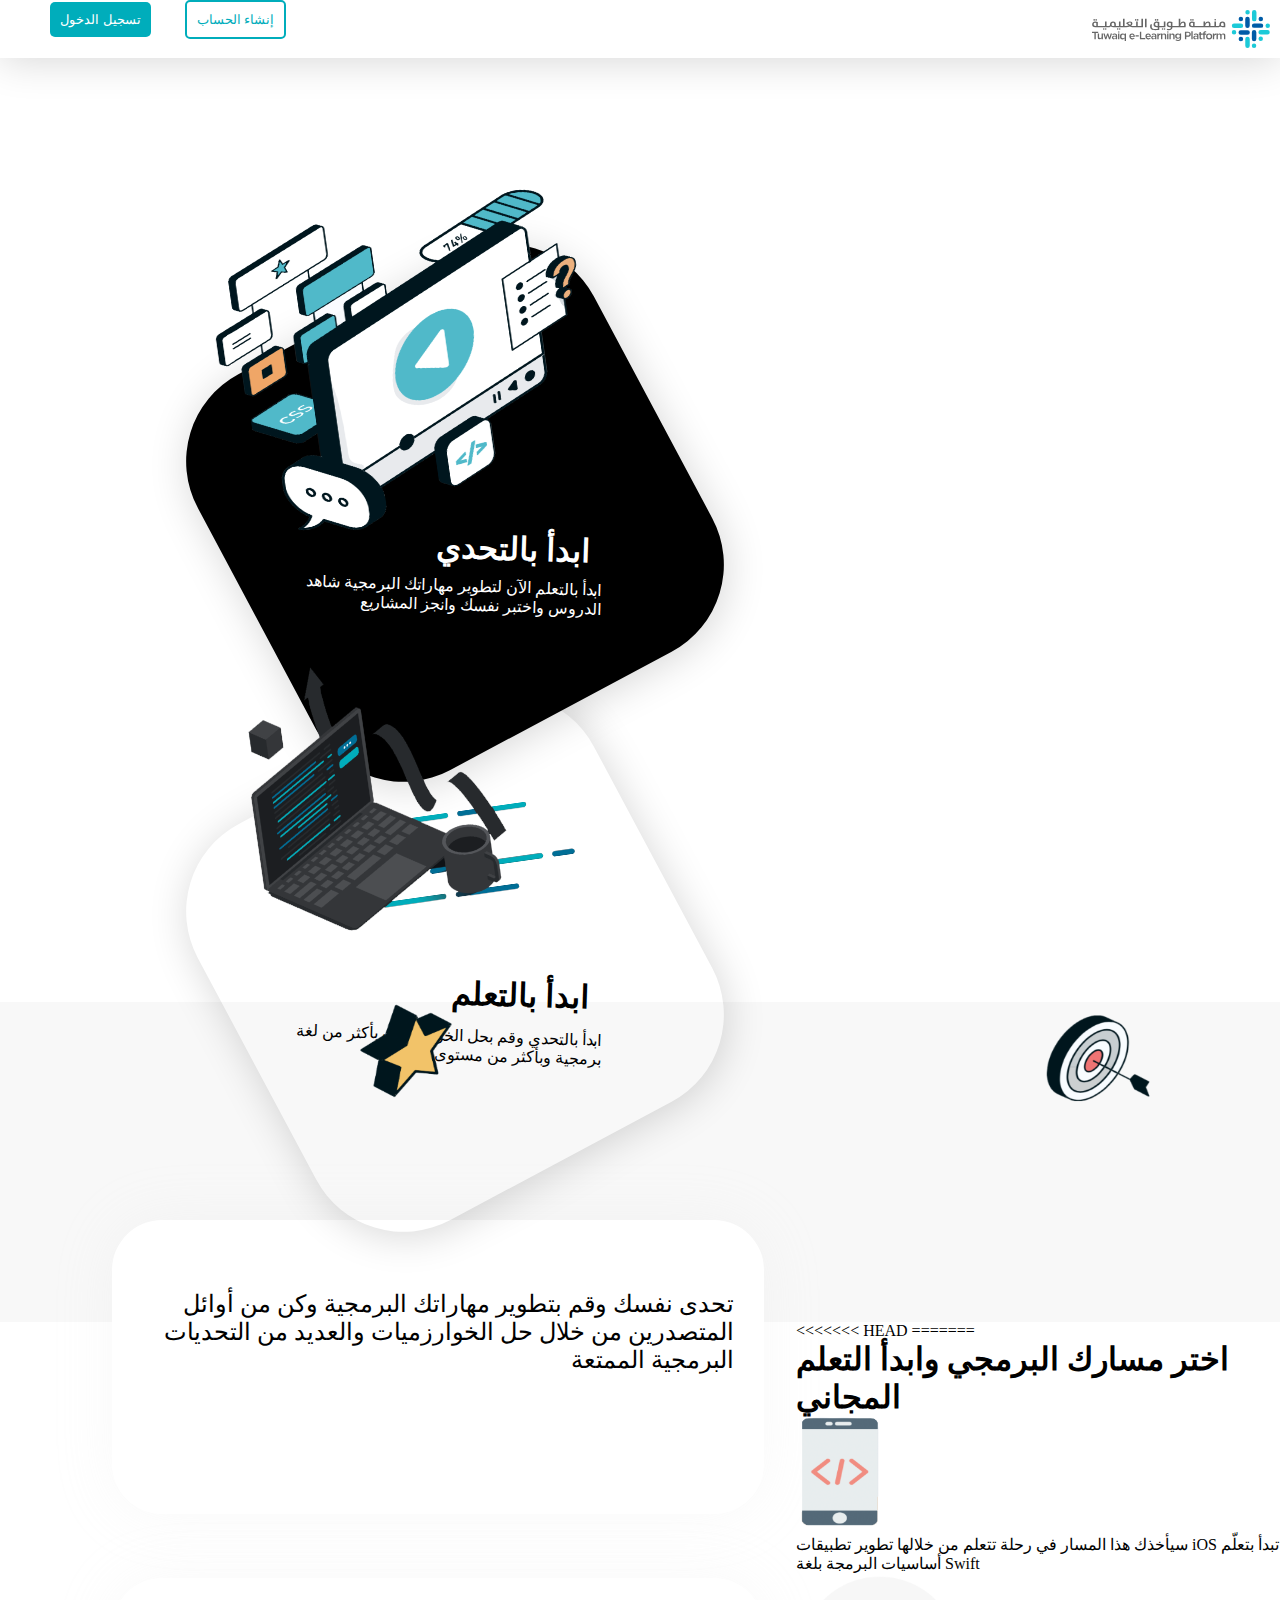
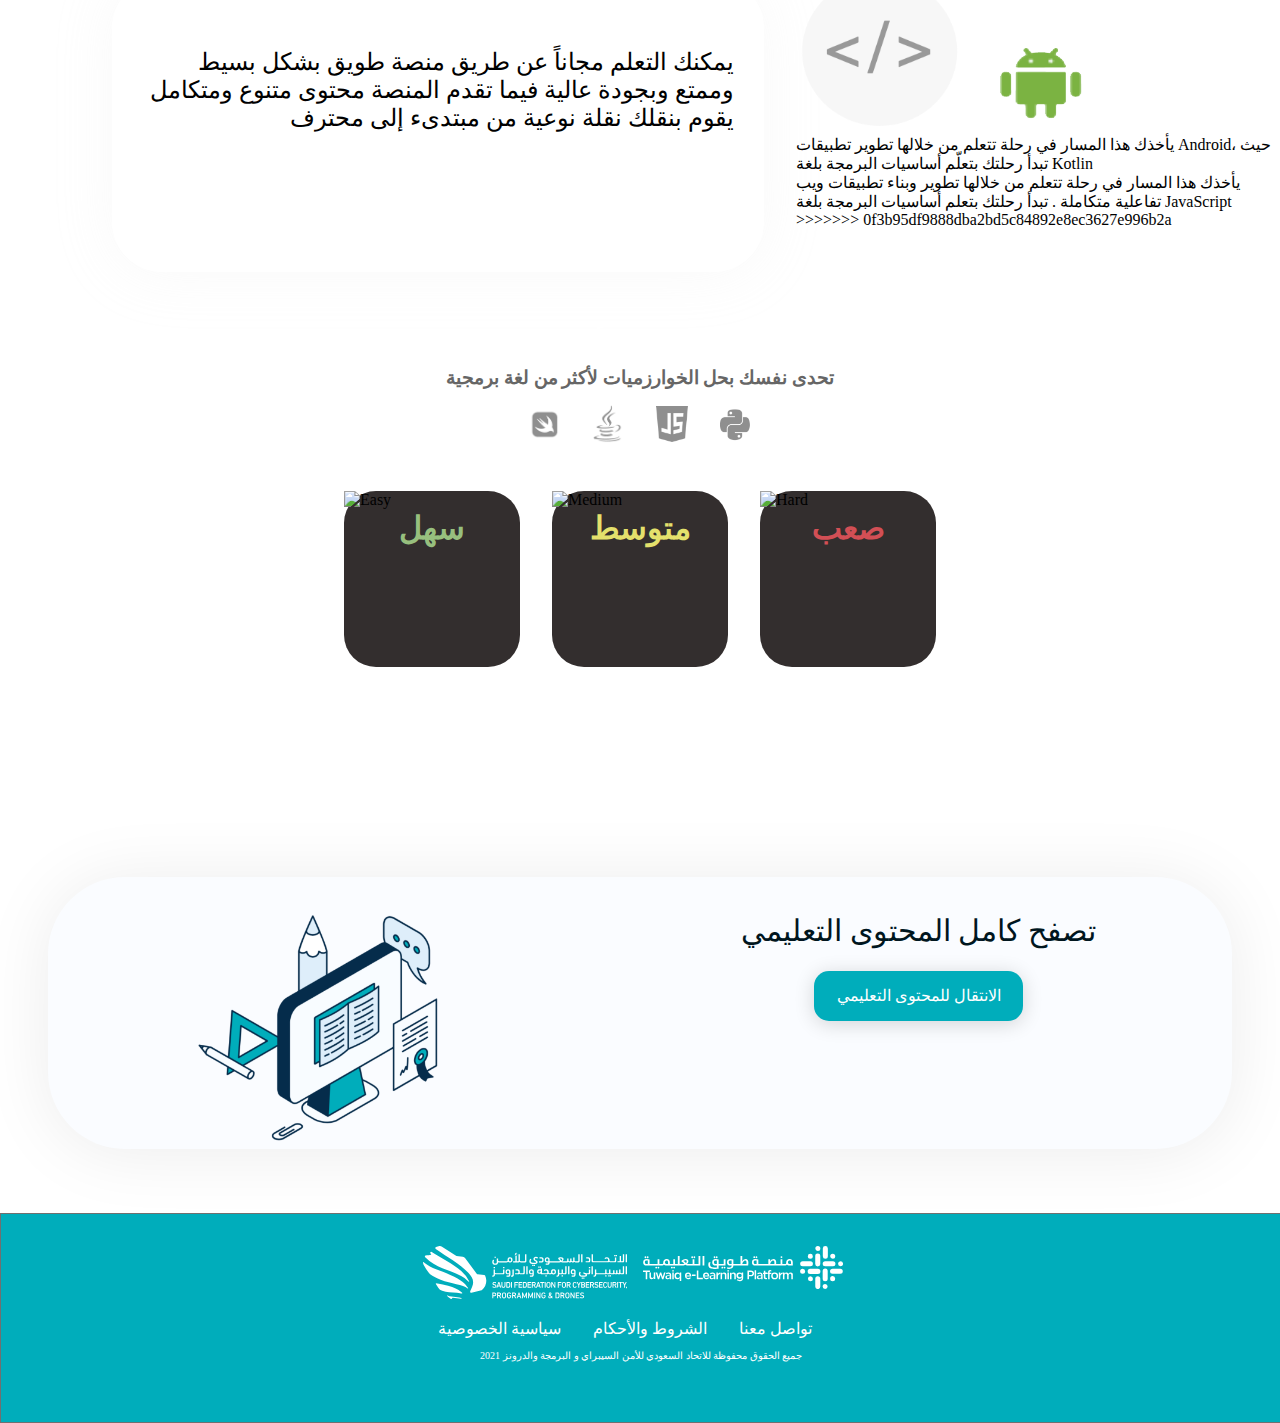
==== commit 0f739603: "section2 added" ====
--- a/index.html
+++ b/index.html
@@ -4,43 +4,46 @@
     <meta charset="UTF-8" />
     <meta http-equiv="X-UA-Compatible" content="IE=edge" />
     <meta name="viewport" content="width=device-width, initial-scale=1.0" />
-    <link rel="stylesheet" href="style.css" />
+    <link rel="stylesheet" href="/style.css" />
     <title>Tuwaiq Responsive Design</title>
   </head>
   <body>
     <!-- Beginning of Header -->
     <!-- End of Header -->
     <header class="header-container">
-      <div class="logo"><img src="./assets/images/logo.svg" alt="logo"></div>        
+      <div class="logo"><img src="/assets/images/logo.svg" alt="logo" /></div>
       <nav>
-          <ul>
-              <li><button class="full">تسجيل الدخول</button></li>
-              <li><button class="empty">إنشاء الحساب</button></li>                    
-      </ul>
+        <ul>
+          <li><button class="full">تسجيل الدخول</button></li>
+          <li><button class="empty">إنشاء الحساب</button></li>
+        </ul>
       </nav>
-  </header>
+    </header>
     <!-- Beginning of section 1 -->
     <!-- End of section 1 -->
-    <div class = "section1">
-      <div class = "sec1vid1">
-       <img class = "ingsec1" src="./assets/images/banner0 copy.png" alt="" >
-
-       <h1  class="h1sec1"> ابدأ بالتحدي</h1>
-       <div class = "textSec1" >
-       <p>ابدأ بالتعلم الآن لتطوير مهاراتك البرمجية شاهد الدروس واختبر نفسك وانجز المشاريع </p>
-       </div>
-      </div>
-      <div class = "sec1vid2">
-       <img class = "ingsec2" src="./assets/images/01dar.png" alt="">
-
-       <h1  class="h1sec2"> ابدأ بالتعلم</h1>
-       <div class = "textSec2" >
-       <p> ابدأ بالتحدي وقم بحل الخوارزميات بأكثر من لغة برمجية وبأكثر من مستوى</p>
-       </div>
-
-      </div>
-
-   </div>
+    <div class="section1">
+      <div class="sec1vid1">
+        <img class="ingsec1" src="/assets/images/banner0 copy.png" alt="" />
+
+        <h1 class="h1sec1">ابدأ بالتحدي</h1>
+        <div class="textSec1">
+          <p>
+            ابدأ بالتعلم الآن لتطوير مهاراتك البرمجية شاهد الدروس واختبر نفسك
+            وانجز المشاريع
+          </p>
+        </div>
+      </div>
+      <div class="sec1vid2">
+        <img class="ingsec2" src="/assets/images/01dar.png" alt="" />
+
+        <h1 class="h1sec2">ابدأ بالتعلم</h1>
+        <div class="textSec2">
+          <p>
+            ابدأ بالتحدي وقم بحل الخوارزميات بأكثر من لغة برمجية وبأكثر من مستوى
+          </p>
+        </div>
+      </div>
+    </div>
 
     <!-- Beginning of section 2 -->
     <div  class = "section2">
@@ -71,75 +74,165 @@
     
     <!-- End of section 3 -->
 
-
-
-
-
+<<<<<<< HEAD
+
+
+
+
+=======
+    <h1 class="tracks-title">اختر مسارك البرمجي وابدأ التعلم المجاني</h1>
+    <div class="tracks">
+
+        <div class="track01">
+            <div class="track-image01">
+                <div class="icons01">
+                    <img class="tag01" src="assets/images/03.png">
+                </div>
+                <div class="track-text01">
+                    <p>سيأخذك هذا المسار في رحلة تتعلم من خلالها تطوير تطبيقات iOS تبدأ بتعلّم أساسيات
+                        البرمجة بلغة Swift</p>
+                </div>
+            </div>
+        </div>
+
+
+        <div class="track">
+            <div class="track-image1">
+                <div class="icons">
+                    <img class="tag" src="assets/images/ic.png">
+                    <img class="kotlin" src="assets/images/010101.png"/>
+                </div>
+                <div class="track-text">
+                    <p>يأخذك هذا المسار في رحلة تتعلم من خلالها تطوير تطبيقات Android،
+                        حيث تبدأ رحلتك بتعلّم أساسيات البرمجة بلغة Kotlin</p>
+                </div>
+            </div>
+        </div>
+
+        <div class="track03">
+            <div class="track-image03">
+                <div class="track-text03">
+                    <p>يأخذك هذا المسار في رحلة تتعلم من خلالها تطوير وبناء تطبيقات ويب تفاعلية متكاملة
+                        . تبدأ رحلتك بتعلم
+                        أساسيات البرمجة بلغة
+                        JavaScript</p>
+                </div>
+            </div>
+        </div>
+
+    </div>
+</div>
+>>>>>>> 0f3b95df9888dba2bd5c84892e8ec3627e996b2a
 
     <!-- Beginning of section 4 -->
     <!-- End of section 4 -->
 
     <div class="section4">
-      <img src="assets/images/coderhub-logo.png" id="coderhub-logo" class="center" alt="CoderHub" srcset="">
-      <h1 class="title text-white text-center mt-5">اختر مستوى التحدي وابدأ بحل التحديات</h1>
+      <img
+        src="/assets/images/coderhub-logo.png"
+        id="coderhub-logo"
+        class="center"
+        alt="CoderHub"
+        srcset=""
+      />
+      <h1 class="title text-white text-center mt-5">
+        اختر مستوى التحدي وابدأ بحل التحديات
+      </h1>
       <h2 class="subtitle text-gray text-center">
         تحدى نفسك بحل الخوارزميات لأكثر من لغة برمجية
       </h2>
       <div class="section4-languages">
-        <img class="section4-language" src="assets/images/swift.png" alt="Swift">
-        <img class="section4-language" src="assets/images/java.png" alt="Java">
-        <img class="section4-language" src="assets/images/js.png" alt="Javascript">
-        <img class="section4-language" src="assets/images/python.png" alt="Python"></div>
-        <div class="section4-box">
-          <div class="section4-box-item">
-            <img class="section4-level-img" src="assets/images/easy.png" alt="Easy" srcset="">
-            <h1 class="text-center text-green mb-2">سهل</h1>
-          </div>
-          <div class="section4-box-item">
-            <img class="section4-level-img" src="assets/images/medium.png" alt="Medium" srcset="">
-            <h1 class="text-center text-yellow mb-2">متوسط</h1>
-          </div>
-          <div class="section4-box-item">
-            <img class="section4-level-img" src="assets/images/hard.png" alt="Hard" srcset="">
-            <h1 class="text-center text-red mb-2">صعب</h1>
-          </div>
-        </div>
+        <img
+          class="section4-language"
+          src="/assets/images/swift.png"
+          alt="Swift"
+        />
+        <img
+          class="section4-language"
+          src="/assets/images/java.png"
+          alt="Java"
+        />
+        <img
+          class="section4-language"
+          src="/assets/images/js.png"
+          alt="Javascript"
+        />
+        <img
+          class="section4-language"
+          src="/assets/images/python.png"
+          alt="Python"
+        />
+      </div>
+      <div class="section4-box">
+        <div class="section4-box-item">
+          <img
+            class="section4-level-img"
+            src="/assets/images/easy.png"
+            alt="Easy"
+            srcset=""
+          />
+          <h1 class="text-center text-green mb-2">سهل</h1>
+        </div>
+        <div class="section4-box-item">
+          <img
+            class="section4-level-img"
+            src="/assets/images/medium.png"
+            alt="Medium"
+            srcset=""
+          />
+          <h1 class="text-center text-yellow mb-2">متوسط</h1>
+        </div>
+        <div class="section4-box-item">
+          <img
+            class="section4-level-img"
+            src="/assets/images/hard.png"
+            alt="Hard"
+            srcset=""
+          />
+          <h1 class="text-center text-red mb-2">صعب</h1>
+        </div>
+      </div>
     </div>
 
     <!-- Beginning of section 5 -->
     <div class="content-contener">
       <div class="content">
-          <div class="cont-img">
-              <img class="cont-img" src="assets/images/section5-img.png">
+        <div class="cont-img">
+          <img class="cont-img" src="/assets/images/section5-img.png" />
+        </div>
+        <div class="cont-title">
+          <h1>تصفح كامل المحتوى التعليمي</h1>
+          <div class="cont-but">
+            <p class="cont-but-text">الانتقال للمحتوى التعليمي</p>
           </div>
-          <div class="cont-title">
-              <h1>تصفح كامل المحتوى التعليمي</h1>
-              <div class="cont-but">
-                  <p class="cont-but-text">الانتقال للمحتوى التعليمي</p>
-              </div>
-          </div>
-      </div>
-  </div>
+        </div>
+      </div>
+    </div>
     <!-- End of section 5 -->
 
     <!-- Beginning of Footer -->
 
-    <footer class="footer-container">  
-      <div class="footer-logo">      
-      <div><img src="./assets/images/safcsp-logo-white.svg" alt="logo"></div>
-      <div><img src="./assets/images/logo-white.svg" alt="logo"></div>
-      </div>
-      <div class="footer-nav">        
-          <ul>
-              <li><a href="#">سياسية الخصوصية</a></li>
-              <li><a href="#">الشروط والأحكام</a></li>
-              <li><a href="#">تواصل معنا</a></li>                    
-      </ul>        
-  </div>
-  <div class="footer-policy">
-      <p>جميع الحقوق محفوظة للاتحاد السعودي للأمن السيبراي و البرمجة والدرونز 2021</p>
-  </div>
-</footer>
+    <footer class="footer-container">
+      <div class="footer-logo">
+        <div>
+          <img src="/assets/images/safcsp-logo-white.svg" alt="logo" />
+        </div>
+        <div><img src="/assets/images/logo-white.svg" alt="logo" /></div>
+      </div>
+      <div class="footer-nav">
+        <ul>
+          <li><a href="#">سياسية الخصوصية</a></li>
+          <li><a href="#">الشروط والأحكام</a></li>
+          <li><a href="#">تواصل معنا</a></li>
+        </ul>
+      </div>
+      <div class="footer-policy">
+        <p>
+          جميع الحقوق محفوظة للاتحاد السعودي للأمن السيبراي و البرمجة والدرونز
+          2021
+        </p>
+      </div>
+    </footer>
     <!-- End of Footer -->
   </body>
 </html>
--- a/style.css
+++ b/style.css
@@ -273,7 +273,7 @@
 
 .section2div1 > p{
   text-align: right;
-  font-size: 150%;
+    font-size: 150%;
 }
 
 
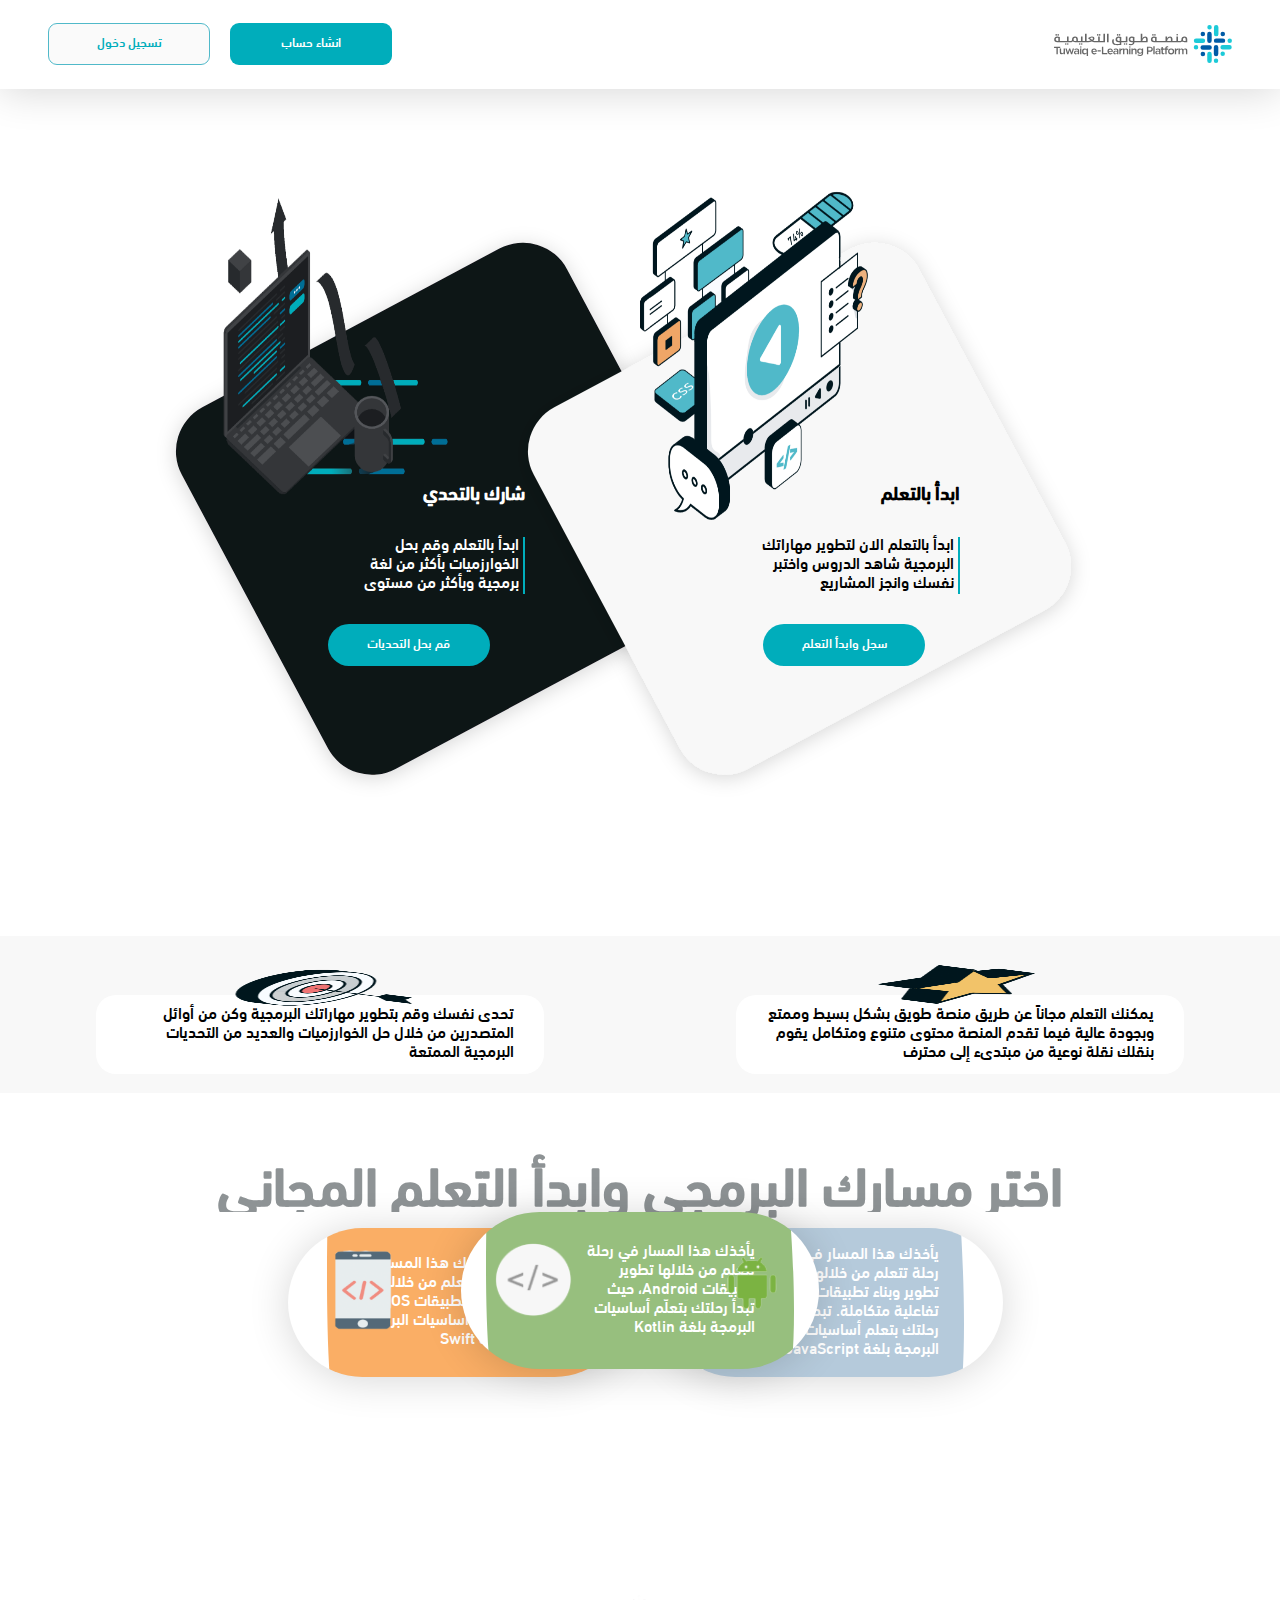
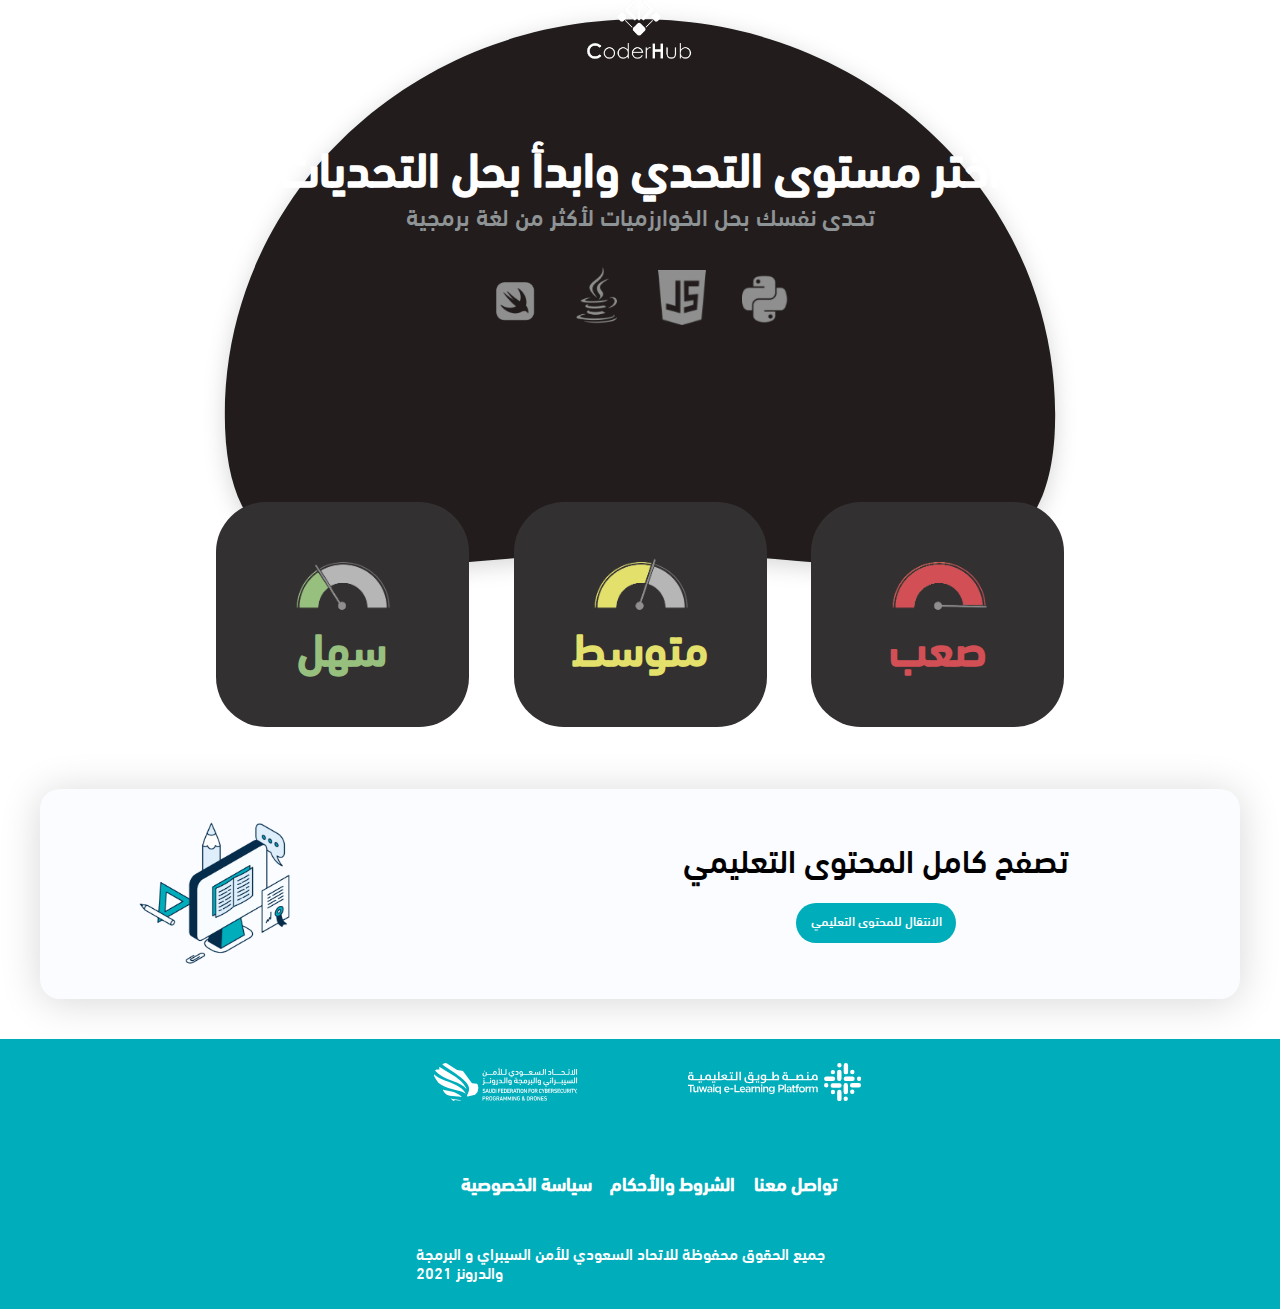
==== commit 0b1b7d16: "Desktop version done" ====
--- a/index.html
+++ b/index.html
@@ -1,238 +1,189 @@
 <!DOCTYPE html>
 <html lang="en">
-  <head>
-    <meta charset="UTF-8" />
-    <meta http-equiv="X-UA-Compatible" content="IE=edge" />
-    <meta name="viewport" content="width=device-width, initial-scale=1.0" />
-    <link rel="stylesheet" href="/style.css" />
-    <title>Tuwaiq Responsive Design</title>
-  </head>
-  <body>
-    <!-- Beginning of Header -->
-    <!-- End of Header -->
-    <header class="header-container">
-      <div class="logo"><img src="/assets/images/logo.svg" alt="logo" /></div>
-      <nav>
-        <ul>
-          <li><button class="full">تسجيل الدخول</button></li>
-          <li><button class="empty">إنشاء الحساب</button></li>
-        </ul>
-      </nav>
-    </header>
-    <!-- Beginning of section 1 -->
-    <!-- End of section 1 -->
-    <div class="section1">
-      <div class="sec1vid1">
-        <img class="ingsec1" src="/assets/images/banner0 copy.png" alt="" />
+    <head>
+        <meta charset="UTF-8">
+        <meta http-equiv="X-UA-Compatible" content="IE=edge">
+        <meta name="viewport" content="width=device-width, initial-scale=1.0">
+        <link rel="stylesheet" href="./style.css">
+        <title>Document</title>
+    </head>
+    <body>
+        <div class="main__container">
+            <section class="part__one">
+                <nav class="navbar">
+                    <div class="auth">
+                        <button class="myButton-accent">
+                            تسجيل دخول
+                        </button>
+                        <button class="myButton-primary spacing">
+                            انشاء حساب
+                        </button>
 
-        <h1 class="h1sec1">ابدأ بالتحدي</h1>
-        <div class="textSec1">
-          <p>
-            ابدأ بالتعلم الآن لتطوير مهاراتك البرمجية شاهد الدروس واختبر نفسك
-            وانجز المشاريع
-          </p>
-        </div>
-      </div>
-      <div class="sec1vid2">
-        <img class="ingsec2" src="/assets/images/01dar.png" alt="" />
+                    </div>
+                    <div class="logo">
+                        <img src="images/logo.svg">
+                    </div>
+                </nav>
 
-        <h1 class="h1sec2">ابدأ بالتعلم</h1>
-        <div class="textSec2">
-          <p>
-            ابدأ بالتحدي وقم بحل الخوارزميات بأكثر من لغة برمجية وبأكثر من مستوى
-          </p>
-        </div>
-      </div>
-    </div>
+                <div class="part__one__body">
+                    <div class="pic1">
+                        <img src="./images/Rectangle 13.svg" id="left__pic">
+                        <img src="./images/01dar.png" id="lift__pic__title__pic">
+                        <div class="left__pic_content">
+                            <h3>
+                                شارك بالتحدي
+                            </h3>
+                            <p>
+                                ابدأ بالتعلم وقم بحل الخوارزميات بأكثر من لغة برمجية وبأكثر من مستوى
+                            </p>
+                            <button class="myButton-secondary">
+                                قم بحل التحديات
+                            </button>
+                        </div>
+                    </div>
+                    <div class="pic2">
+                        <img src="./images/Rectangle 9.svg" id="right__pic">
+                        <img src="./images/banner0 copy@2x.png" id="right__pic__title__pic">
+                        <div class="right__pic_content">
+                            <h3>
+                                ابدأ بالتعلم
+                            </h3>
+                            <p>
+                                ابدأ بالتعلم الان لتطوير مهاراتك البرمجية شاهد الدروس واختبر نفسك وانجز المشاريع
+                            </p>
+                            <button class="myButton-secondary">
+                                سجل وابدأ التعلم
+                            </button>
+                        </div>
+                    </div>
 
-    <!-- Beginning of section 2 -->
-    <div  class = "section2">
-     <img class = "section2img1" src="./assets/images/09.png" alt="">
-    <img class = "section2img2" src="./assets/images/08@2x.png" alt=""> 
+                </div>
 
+            </section>
 
-      <div  class = "section2div1">
-        <p>
-          تحدى نفسك وقم بتطوير مهاراتك البرمجية وكن من أوائل المتصدرين من خلال حل الخوارزميات والعديد من التحديات البرمجية الممتعة
-        </p>
-      </div> 
+            <section class="part__two">
+                <div class="item__left">
+                    <img src="./images/08@2x.png" alt="">
+                    <div class="item__left__content">
+                        <p>تحدى نفسك وقم بتطوير مهاراتك البرمجية وكن من أوائل المتصدرين من خلال حل
+                            الخوارزميات والعديد من التحديات البرمجية الممتعة</p>
+                    </div>
+                </div>
+                <div class="item__right">
+                    <img src="./images/09@2x.png" alt="">
+                    <div class="item__right__content">
+                        <p>يمكنك التعلم مجاناً عن طريق منصة طويق بشكل بسيط وممتع وبجودة عالية فيما تقدم
+                            المنصة محتوى متنوع ومتكامل يقوم بنقلك نقلة نوعية من مبتدىء إلى محترف</p>
+                    </div>
+                </div>
+            </section>
 
+            <section class="part__three">
+                <div class="title">
+                    <h1>اختر مسارك البرمجي وابدأ التعلم المجاني</h1>
+                </div>
+                <div class="part__three__body">
+                    <div class="item__one">
+                        <div class="item__one__header__images">
+                            <img src="images/03.png" alt="" srcset="">
+                            <div></div>
 
-      <div  class = "section2div1">
-        <p>
-          يمكنك التعلم مجاناً عن طريق منصة طويق بشكل بسيط وممتع وبجودة عالية فيما تقدم المنصة محتوى متنوع ومتكامل يقوم بنقلك نقلة نوعية من مبتدىء إلى محترف
-        </p>
+                        </div>
+                        <div class="item__one__container">
+                            <p>سيأخذك هذا المسار في رحلة تتعلم من خلالها تطوير تطبيقات iOS تبدأ بتعلّم
+                                أساسيات البرمجة بلغة Swift</p>
+                        </div>
+                    </div>
+                    <div class="item__two">
+                        <div class="item__header__images">
+                            <img src="images/ic.png" alt="" srcset="">
+                            <img src="images/010101.png" alt="" srcset="">
 
-      </div>
-    </div>
-    
-    <!-- End of section 2 -->
+                        </div>
+                        <div class="item__two__container">
+                            <p>يأخذك هذا المسار في رحلة تتعلم من خلالها تطوير تطبيقات Android، حيث تبدأ
+                                رحلتك بتعلّم أساسيات البرمجة بلغة Kotlin</p>
 
-    <!-- Beginning of section 3 -->
+                        </div>
 
+                    </div>
+                    <div class="item__three">
 
-    
-    <!-- End of section 3 -->
+                        <div class="item__three__container">
+                            <p>يأخذك هذا المسار في رحلة تتعلم من خلالها تطوير وبناء تطبيقات ويب تفاعلية
+                                متكاملة. تبدأ رحلتك بتعلم أساسيات البرمجة بلغة JavaScript</p>
+                        </div>
 
-<<<<<<< HEAD
+                    </div>
+                </div>
+            </section>
 
+            <section class="part__four">
+                <div class="part__four__body">
+                    <div></div>
+                    <div class="part__four__body__header"></div>
+                    <div class="part__four__body__sub__header">
+                        <h1>اختر مستوى التحدي وابدأ بحل التحديات</h1>
+                        <h6>تحدى نفسك بحل الخوارزميات لأكثر من لغة برمجية</h6>
+                        <div class="part__four__logos">
+                            <img src="images/01s.png" alt="" srcset="">
+                            <img src="images/01j.png" alt="" srcset="">
+                            <img src="images/01js.png" alt="" srcset="">
+                            <img src="images/01p.png" alt="" srcset="">
 
+                        </div>
+                    </div>
+                    <div class="part__four__body__photos">
+                        <div class="part__four__photo_contaner">
 
+                            <img src="images/01e.png" alt="" srcset="">
+                            <h1> سهل </h1>
+                        </div>
+                        <div class="part__four__photo_contaner">
+                            <img src="images/01m.png" alt="" srcset="">
+                            <h1>متوسط </h1>
+                        </div>
+                        <div class="part__four__photo_contaner">
+                            <img src="images/01h.png" alt="" srcset="">
+                            <h1> صعب </h1>
+                        </div>
 
-=======
-    <h1 class="tracks-title">اختر مسارك البرمجي وابدأ التعلم المجاني</h1>
-    <div class="tracks">
+                    </div>
+                </div>
+            </section>
 
-        <div class="track01">
-            <div class="track-image01">
-                <div class="icons01">
-                    <img class="tag01" src="assets/images/03.png">
+            <div class="part__five">
+                <div class="container__five">
+
+                    <div class="pic">
+                        <img src="./images/10.png" height="150px">
+                    </div>
+                    <div class="text">
+                        <p>تصفح كامل المحتوى التعليمي</p>
+                        <button class="button">الانتقال للمحتوى التعليمي
+                        </button>
+                    </div>
                 </div>
-                <div class="track-text01">
-                    <p>سيأخذك هذا المسار في رحلة تتعلم من خلالها تطوير تطبيقات iOS تبدأ بتعلّم أساسيات
-                        البرمجة بلغة Swift</p>
+            </div>
+
+            <div class="footer">
+                <div class="footer__body">
+                    <div class="footer__center">
+                        <div class="footer__center__top">
+                            <img src="./images/safcsp-logo-white.svg" alt="">
+                            <img src="./images/logo-white.svg" alt="">
+                        </div>
+                        <div class="footer__center__middle">
+                            <h3>سياسة الخصوصية</h3>
+                            <h3>الشروط والأحكام</h3>
+                            <h3>تواصل معنا</h3>
+                        </div>
+                        <div class="footer__center__bottom">
+                            <p>جميع الحقوق محفوظة للاتحاد السعودي للأمن السيبراي و البرمجة والدرونز 2021</p>
+                        </div>
+                    </div>
                 </div>
             </div>
         </div>
-
-
-        <div class="track">
-            <div class="track-image1">
-                <div class="icons">
-                    <img class="tag" src="assets/images/ic.png">
-                    <img class="kotlin" src="assets/images/010101.png"/>
-                </div>
-                <div class="track-text">
-                    <p>يأخذك هذا المسار في رحلة تتعلم من خلالها تطوير تطبيقات Android،
-                        حيث تبدأ رحلتك بتعلّم أساسيات البرمجة بلغة Kotlin</p>
-                </div>
-            </div>
-        </div>
-
-        <div class="track03">
-            <div class="track-image03">
-                <div class="track-text03">
-                    <p>يأخذك هذا المسار في رحلة تتعلم من خلالها تطوير وبناء تطبيقات ويب تفاعلية متكاملة
-                        . تبدأ رحلتك بتعلم
-                        أساسيات البرمجة بلغة
-                        JavaScript</p>
-                </div>
-            </div>
-        </div>
-
-    </div>
-</div>
->>>>>>> 0f3b95df9888dba2bd5c84892e8ec3627e996b2a
-
-    <!-- Beginning of section 4 -->
-    <!-- End of section 4 -->
-
-    <div class="section4">
-      <img
-        src="/assets/images/coderhub-logo.png"
-        id="coderhub-logo"
-        class="center"
-        alt="CoderHub"
-        srcset=""
-      />
-      <h1 class="title text-white text-center mt-5">
-        اختر مستوى التحدي وابدأ بحل التحديات
-      </h1>
-      <h2 class="subtitle text-gray text-center">
-        تحدى نفسك بحل الخوارزميات لأكثر من لغة برمجية
-      </h2>
-      <div class="section4-languages">
-        <img
-          class="section4-language"
-          src="/assets/images/swift.png"
-          alt="Swift"
-        />
-        <img
-          class="section4-language"
-          src="/assets/images/java.png"
-          alt="Java"
-        />
-        <img
-          class="section4-language"
-          src="/assets/images/js.png"
-          alt="Javascript"
-        />
-        <img
-          class="section4-language"
-          src="/assets/images/python.png"
-          alt="Python"
-        />
-      </div>
-      <div class="section4-box">
-        <div class="section4-box-item">
-          <img
-            class="section4-level-img"
-            src="/assets/images/easy.png"
-            alt="Easy"
-            srcset=""
-          />
-          <h1 class="text-center text-green mb-2">سهل</h1>
-        </div>
-        <div class="section4-box-item">
-          <img
-            class="section4-level-img"
-            src="/assets/images/medium.png"
-            alt="Medium"
-            srcset=""
-          />
-          <h1 class="text-center text-yellow mb-2">متوسط</h1>
-        </div>
-        <div class="section4-box-item">
-          <img
-            class="section4-level-img"
-            src="/assets/images/hard.png"
-            alt="Hard"
-            srcset=""
-          />
-          <h1 class="text-center text-red mb-2">صعب</h1>
-        </div>
-      </div>
-    </div>
-
-    <!-- Beginning of section 5 -->
-    <div class="content-contener">
-      <div class="content">
-        <div class="cont-img">
-          <img class="cont-img" src="/assets/images/section5-img.png" />
-        </div>
-        <div class="cont-title">
-          <h1>تصفح كامل المحتوى التعليمي</h1>
-          <div class="cont-but">
-            <p class="cont-but-text">الانتقال للمحتوى التعليمي</p>
-          </div>
-        </div>
-      </div>
-    </div>
-    <!-- End of section 5 -->
-
-    <!-- Beginning of Footer -->
-
-    <footer class="footer-container">
-      <div class="footer-logo">
-        <div>
-          <img src="/assets/images/safcsp-logo-white.svg" alt="logo" />
-        </div>
-        <div><img src="/assets/images/logo-white.svg" alt="logo" /></div>
-      </div>
-      <div class="footer-nav">
-        <ul>
-          <li><a href="#">سياسية الخصوصية</a></li>
-          <li><a href="#">الشروط والأحكام</a></li>
-          <li><a href="#">تواصل معنا</a></li>
-        </ul>
-      </div>
-      <div class="footer-policy">
-        <p>
-          جميع الحقوق محفوظة للاتحاد السعودي للأمن السيبراي و البرمجة والدرونز
-          2021
-        </p>
-      </div>
-    </footer>
-    <!-- End of Footer -->
-  </body>
-</html>
+    </body>
+</html>--- a/style.css
+++ b/style.css
@@ -1,504 +1,598 @@
+* {
+    padding: 0;
+    margin: 0;
+    box-sizing: border-box;
+    font-family: 'DIN NEXTTM ARABIC';
+}
+
 @font-face {
-  font-family: "DINNextLTArabic";
-  src: url("/assets/fonts/DINNextLTArabic-Regular.ttf") format("truetype");
-}
-
-@font-face {
-  font-family: "DINNextLTArabic-Bold";
-  src: url("/assets/fonts/DINNextLTArabic-Bold.ttf") format("truetype");
-}
-
-@font-face {
-  font-family: "DINNextLTArabic-Light";
-  src: url("/assets/fonts/DINNextLTArabic-UltraLight.ttf") format("truetype");
-}
-
-* {
-  margin: 0;
-  padding: 0;
-  font-family: "DINNextLTArabic";
-}
-
-/* _____________________________________________________________________________ */
-.header-container {
-  /* height: 77px; */
-  background: #ffffff 0% 0% no-repeat padding-box;
-  box-shadow: 0px 3px 40px #00000029;
-  opacity: 1;
-  display: flex;
-  flex-direction: row-reverse;
-}
-button {
-  font-family: "Almarai", sans-serif;
-  margin-right: 30px;
-  padding: 10px;
-  border-radius: 5px;
-  border: none;
-}
-.full {
-  background-color: #00adbb;
-  color: #ffffff;
-  margin-left: 50px;
-}
-.empty {
-  background-color: white;
-  color: #00adbb;
-  border: 2px solid #00adbb;
-}
-nav {
-  width: 100vw;
-}
-.logo img {
-  padding: 10px;
-  float: right;
-}
-ul li {
-  display: inline-block;
-  /* padding:10px;
-      font-size:20px; 
-      font-family:raleway; */
-}
-
-/* -______________________________________________________________________________ */
-
-.section1 {
-  height: 1124px;
-}
-
-.header-container {
-  /* height: 77px; */
-  background: #ffffff 0% 0% no-repeat padding-box;
-  box-shadow: 0px 3px 40px #00000029;
-  opacity: 1;
-  display: flex;
-  flex-direction: row-reverse;
-}
-button {
-  font-family: "Almarai", sans-serif;
-  margin-right: 30px;
-  padding: 10px;
-  border-radius: 5px;
-  border: none;
-}
-.full {
-  background-color: #00adbb;
-  color: #ffffff;
-  margin-left: 50px;
-}
-.empty {
-  background-color: white;
-  color: #00adbb;
-  border: 2px solid #00adbb;
-}
-nav {
-  width: 100vw;
-}
-.logo img {
-  padding: 10px;
-  float: right;
-}
-ul li {
-  display: inline-block;
-  /* padding:10px;
-    font-size:20px; 
-    font-family:raleway; */
-}
-
-/*body{
-     top: 0px;
-    left: 0px;
-    width: 2023px;
-    height: 5309px;
-    background: #FFFFFF 0% 0% no-repeat padding-box;
+    font-family: 'DIN NEXTTM ARABIC';
+    src: url('font/DINNextLTW23-Medium.eot');
+    src: url('font/DINNextLTW23-Medium.eot?#iefix') format('embedded-opentype'),
+        url('font/DINNextLTW23-Medium.woff2') format('woff2'),
+        url('font/DINNextLTW23-Medium.woff') format('woff'),
+        url('font/DINNextLTW23-Medium.ttf') format('truetype'),
+        url('font/DINNextLTW23-Medium.svg#DINNextLTW23-Medium') format('svg');
+    font-weight: 500;
+    font-style: normal;
+    font-display: swap;
+}
+
+
+body {
+    height: 100vh;
+
+}
+
+.main__container {
+
+    display: flex;
+    flex-direction: column;
+    height: 100%;
+    width: 100%;
+    /* background-color: black ; */
+}
+
+.part__one {
+    display: grid;
+    height: 100%;
+    width: 100%;
+    grid-template-rows: 10% 90%;
+}
+
+.navbar {
+    height: 100%;
+    width: 100%;
+    background-color: white;
+    display: flex;
+    justify-content: space-between;
+    box-shadow: 0 3px 40px #00000029;
+    z-index: 3;
+}
+
+.auth {
+    height: 100%;
+    width: 100%;
+    display: flex;
+    padding-left: 3em;
+    align-items: center;
+}
+
+.logo {
+    padding-right: 3em;
+    display: flex;
+    flex-direction: column;
+    justify-content: center;
+}
+
+.part__one__body {
+    height: 94vh;
+    width: 100%;
+    background-color: white;
+    display: grid;
+    grid-template-columns: 50% 50%;
+
+}
+
+.pic1 {
+    height: 100%;
+    width: 100%;
+    position: relative;
+}
+.pic2 {
+    height: 100%;
+    width: 100%;
+    position: relative;
+
+}
+
+.myButton-primary {
+    width: 162px;
+    height: 42px;
+    background: #00ADBB 0 0 no-repeat padding-box;
+    border-radius: 9px;
     opacity: 1;
-} */
-
-* {
-  margin: 0;
-  padding: 0;
-}
-
-.section1 {
-  height: 30.25rem;
-  padding:  14.375rem;
-}
-
-
-.sec1vid1{
-  top: 9.875rem;
-  left: 54.813rem;
-  width: 28.125rem;
-  height: 28.125rem;
-  float :left;
-  transform: matrix(0.88, -0.47, 0.47, 0.88, 0, 0);
-  /* background: transparent url('imges/banner0\ copy.png') 0% 0% no-repeat padding-box; */
-  box-shadow: 0px 5px 40px #00000029;
-  border-radius: 99px;
-  opacity: 1;
-  background-color: black;
-}
-
-.sec1vid2{
-  float :left;
-  top: 9.875rem;
-  left: 54.813rem;
-  width: 28.125rem;
-  height: 28.125rem;
-  transform: matrix(0.88, -0.47, 0.47, 0.88, 0, 0);
-  /* background: transparent url('imges/banner0\ copy.png') 0% 0% no-repeat padding-box; */
-  box-shadow: 0rem 0.313rem 2.5rem #00000029;
-  border-radius: 6.188rem;
-  opacity: 1;  
-
-}
-
-.ingsec1{
-  width: 25.875rem;
-  height: 20.25rem;
-  top: -6.188rem;
-  right: -0.125rem;
-  position: absolute;
-  transform: rotate(20deg);
-}
-
-.ingsec2 {
-  width: 358px;
-  height: 305px;
-  top: -99px;
-  right: 2px;
-  position: absolute;
-  transform: rotate(20deg);
-}
-
-.h1sec1{
-color: white;
-height: 0rem;
-top:16.75rem;
-position: absolute;
-right:6.5rem;
-transform: rotate(30deg);
-
-}
-
-.textSec1{
-color: white;
-height: 0rem;
-top: 16.75rem;
-position: absolute;
-right: 6.5rem;
-transform: rotate(30deg); 
-text-align: right;
-}
-
-
-.h1sec2{
-
-height: 0rem;
-top: 16.75rem;
-position: absolute;
-right: 6.5rem;
-transform: rotate(30deg);
-
-}
-
-.textSec2{
-
-height: 0rem;
-top: 16.75rem;
-position: absolute;
-right:6.5rem ;
-transform: rotate(30deg); 
-text-align: right;
-}
-
-
-
-
-
-
-/* _________________________________________________________________ */
-
-
-.section2{
-width: 100%;
-height: 20rem;
-background: #F8F8F8 0% 0% no-repeat padding-box;
-opacity: 1;
-padding-left: 5rem;
-}
-
-.section2div1{
-  float :left;
-  width: 37rem;
-  height: 14rem;
-  margin:2rem ;
-padding-top: 70px;
-padding-left: 30px;
-padding-right: 30px;
-
-  background: #FFFFFF 0% 0% no-repeat padding-box;
-box-shadow: 0px 0.5px 60px #DBDBDB29;
-border-radius: 50px;
-opacity: 1;
-
-}
-
-.section2div2{
-  float :left;
-  width: 37rem;
-  height: 14rem;
-  background: #FFFFFF 0% 0% no-repeat padding-box;
-box-shadow: 0px 0.5px 60px #DBDBDB29;
-border-radius: 50px;
-opacity: 1;
-}
-
-/* _______________________________________________________________________________ */
-.section2img1{
-  width: 7rem;
-  height: 7rem;
-  float :left;
-  left: 22rem;
-  position: absolute;
-}
-
-.section2img2{
-  width: 7rem;
-  height: 7rem;
-
-  float :left;
-  left: 65rem;
-  position: absolute;
-}
-
-.section2div1 > p{
-  text-align: right;
-    font-size: 150%;
-}
-
-
-
-.section4 {
-  background: transparent url("assets/images/Path\ 7.svg") 0% 0% no-repeat
-    padding-box;
-  height: 600px;
-  width: 900px;
-  background-repeat: no-repeat;
-  background-size: 100%;
-  position: relative;
-  left: 50%;
-  transform: translateX(-50%);
-}
-
-.center {
-  margin: 0;
-  position: absolute;
-  top: 50%;
-  left: 50%;
-  transform: translate(-50%, -50%);
-}
-
+    color: white;
+    border: 0;
+    outline: none;
+
+}
+.myButton-secondary {
+    width: 162px;
+    height: 42px;
+    background: #00ADBB 0 0 no-repeat padding-box;
+    border-radius: 25px;
+    opacity: 1;
+    color: white;
+    border: 0;
+    outline: none;
+}
+.myButton-accent {
+    color: #00ADBB;
+    width: 162px;
+    height: 42px;
+    background: #FAFAFA 0 0 no-repeat padding-box;
+    border: 1px solid #50B9C9;
+    border-radius: 9px;
+    opacity: 1;
+}
+
+.spacing {
+    margin-left: 1.5em;
+}
+
+#right__pic {
+    height: 100%;
+    width: 100%;
+    position: absolute;
+    left: -25%;
+    z-index: 7;
+}
+
+#left__pic {
+    height: 100%;
+    width: 100%;
+    position: absolute;
+    left: 20%;
+    z-index: 5;
+}
+
+#right__pic__title__pic {
+    z-index: 9;
+    position: absolute;
+    height: 40%;
+    width: 40%;
+    left: -3%;
+    top: 11%;
+}
+
+#lift__pic__title__pic {
+    z-index: 9;
+    position: absolute;
+    height: 40%;
+    width: 40%;
+    right: 27%;
+    top: 11%;
+}
+
+.right__pic_content {
+    width: 34%;
+    height: 25%;
+    direction: rtl;
+    position: absolute;
+    display: flex;
+    flex-direction: column;
+    top: 45%;
+    right: 50%;
+    z-index: 10;
+    justify-content: space-around;
+}
+
+.right__pic_content > p {
+    border-right: 2px solid #00ADBB;
+    padding-right: 4px;
+}
+
+.right__pic_content > button {
+    margin-right: 35px;
+}
+
+.left__pic_content {
+    width: 30%;
+    height: 25%;
+    color: white;
+    direction: rtl;
+    position: absolute;
+    display: flex;
+    flex-direction: column;
+    top: 45%;
+    right: 18%;
+    z-index: 10;
+    justify-content: space-around;
+}
+
+.left__pic_content > p {
+    border-right: 2px solid #00ADBB;
+    padding-right: 4px;
+}
+
+.left__pic_content > button {
+    margin-right: 35px;
+}
+
+/*------------- Part two ----------------*/
+
+.part__two {
+    margin-top: 3em;
+    display: grid;
+    height: 40vh;
+    width: 100%;
+    grid-template-columns: 50% 50%;
+    background-color: #F8F8F8;
+}
+
+.item__left {
+    position: relative;
+    display: flex;
+    justify-content: center;
+    align-items: center;
+}
+
+.item__right {
+    position: relative;
+    display: flex;
+    justify-content: center;
+    align-items: center;
+}
+
+.item__left__content {
+    background-color: white;
+    width: 70%;
+    height: 50%;
+    padding: 30px;
+    margin-top: 40px;
+    border-radius: 20px;
+    display: flex;
+    align-items: center;
+    direction: rtl;
+}
+
+.item__left > img {
+    position: absolute;
+    z-index: 15;
+    height: 30%;
+    width: 30%;
+    left: 35%;
+    top: 18%;
+}
+
+.item__right__content {
+    background-color: white;
+    width: 70%;
+    height: 50%;
+    padding: 30px;
+    margin-top: 40px;
+    border-radius: 20px;
+    display: flex;
+    align-items: center;
+    direction: rtl;
+}
+
+.item__right > img {
+    position: absolute;
+    z-index: 15;
+    height: 30%;
+    width: 30%;
+    left: 35%;
+    top: 18%;
+}
+/*------------------------ Part three ------------------------*/
+
+.part__three {
+    display: grid;
+    width: 100%;
+    height: 90vh;
+    display: grid;
+    grid-template-rows: 20% 80%;
+    background-color: white;
+    padding-bottom: 5em;
+    padding-top: 5em;
+}
 .title {
-  font-size: 28pt;
-  font-family: "DINNextLTArabic";
-}
-
-.text-white {
-  color: white;
-}
-
-.text-gray {
-  color: #666;
-}
-
-.text-center {
-  text-align: center;
-}
-
-.mt-5 {
-  margin-top: 2rem;
-}
-
-.subtitle {
-  font-size: 14pt;
-  font-family: "DINNextLTArabic-Light";
-}
-
-#coderhub-logo {
-  position: relative;
-  width: 9rem;
-  top: 5rem;
-}
-
-.section4-languages {
-  display: flex;
-  flex-flow: row wrap;
-  justify-content: center;
-  margin-top: 1rem;
-}
-
-.section4-language {
-  float: left;
-  width: 2rem;
-  margin-left: 1rem;
-  margin-right: 1rem;
-  align-self: center;
-  justify-self: center;
-  display: block;
-}
-
-.section4-box {
-  display: flex;
-  flex-flow: row wrap;
-  justify-content: center;
-  margin-top: 3rem;
-}
-
-.section4-box-item {
-  transform: matrix(1, 0, 0, 1, 0, 0);
-  margin-right: 1rem;
-  margin-left: 1rem;
-  min-width: 11rem;
-  width: 11rem;
-  min-height: 11rem;
-  height: 11rem;
-  background: #332e2e 0% 0% no-repeat padding-box;
-  border-radius: 2rem;
-}
-
-.section4-level-img {
-  height: 65%;
-  width: auto;
-  object-fit: cover;
-}
-
-.mb-2 {
-  margin-bottom: 10rem;
-}
-
-.text-green {
-  color: #97bf7e;
-}
-
-.text-yellow {
-  color: #e4e06c;
-}
-
-.text-red {
-  color: #d24f55;
-}
-
-.content-contener {
-  display: flex;
-  justify-content: center;
-}
-
-.content {
-  display: flex;
-  justify-content: space-around;
-  background: #fafcff 0% 0% no-repeat padding-box;
-  box-shadow: 0px 3px 70px #00000014;
-  border-radius: 77px;
-  opacity: 1;
-  width: 95%;
-  margin: 3rem;
-}
-
-.cont-img {
-  margin: 1rem;
-  height: 15rem;
-  object-fit: contain;
-}
-
-.cont-title {
-  display: flex;
-  align-items: center;
-  text-align: center;
-  letter-spacing: 0px;
-  color: #00161e;
-  opacity: 1;
-  margin: 30px;
-  flex-direction: column;
-}
-
-.cont-title h1 {
-  font: normal normal normal 30px/48px DIN Next LT W23;
-  font-family: "DINNextLTArabic";
-}
-
-.cont-but {
-  background: #00adbb 0% 0% no-repeat padding-box;
-  box-shadow: 0px 3px 20px #00000029;
-  border-radius: 15px;
-  opacity: 1;
-  height: 20%;
-  width: 50%;
-  color: #fafcff;
-  display: flex;
-  justify-content: center;
-  align-items: center;
-  margin-top: 1rem;
-  padding: 0.25rem 1rem;
-}
-
-.cont-but-text {
-  text-align: center;
-  font: normal normal normal 16px/28px DIN Next LT W23;
-  letter-spacing: 0px;
-  color: #ffffff;
-  opacity: 1;
-  font-family: "DINNextLTArabic";
-}
-
-/* _________________________________________________________________ */
-.footer-container {
-  margin-top: 1rem;
-  width: 100vw;
-  height: 13rem;
-  background: #00adbb 0% 0% no-repeat padding-box;
-  border: 1px solid #707070;
-  opacity: 1;
-  display: flex;
-  flex-direction: column;
-}
-.footer-logo {
-  margin-top: 2rem;
-  justify-content: center;
-  display: flex;
-  flex-direction: row;
-}
-.footer-logo > div {
-  margin-right: 1rem;
-}
-a {
-  color: white;
-  text-decoration: none;
-}
-.footer-container > div > ul {
-  margin-left: 1rem;
-  margin-right: 1rem;
-  display: flex;
-}
-.footer-nav {
-  margin-top: 1rem;
-  justify-content: center;
-  align-items: center;
-  display: flex;
-  flex-direction: row;
-}
-.footer-nav ul {
-  justify-content: center;
-  align-items: center;
-}
-.footer-nav ul li {
-  margin-right: 2rem;
-}
-.footer-policy {
-  text-align: right;
-  font: normal normal normal 10px/15px DIN Next LT W23;
-  letter-spacing: 0px;
-  color: #ffffff;
-  opacity: 1;
-  margin-top: 10px;
-  text-align: center;
-}
+    text-align: center;
+    display: flex;
+    flex-direction: column;
+    justify-content: center;
+    font-size: 1.7em;
+    color: #8E9395;
+}
+
+.part__three__body {
+    width: 100%;
+    height: 100%;
+    display: grid;
+    grid-template-columns: 1fr 1fr 1fr;
+}
+
+.item__one {
+    background-color: white;
+    z-index: 19;
+    position: relative;
+
+}
+.item__one__container {
+    width: 80%;
+    height: 95%;
+    background-color: white;
+    border-radius: 134px;
+    margin: 1em auto 0 18em;
+    background-image: url("images/Path\ 24.svg");
+    background-size: 77%;
+    background-position: center;
+    background-repeat: no-repeat;
+    display: flex;
+    justify-content: center;
+    align-items: center;
+    direction: rtl;
+    color: white;
+    box-shadow: 0 3px 40px #00000029;
+
+}
+
+.item__one__header__images {
+    width: 100%;
+    position: absolute;
+    z-index: 25;
+    display: flex;
+    flex-direction: row;
+    justify-content: space-around;
+    padding-top: 5%;
+    margin-top: 1em;
+    margin-left: 15em;
+}
+.item__one__header__images > img {
+    width: 4em;
+}
+.item__two {
+    background-color: transparent;
+    z-index: 20;
+    position: relative;
+
+}
+.item__header__images {
+    width: 100%;
+    position: absolute;
+    z-index: 25;
+    display: flex;
+    flex-direction: row;
+    justify-content: space-around;
+    padding-top: 7%;
+}
+.item__header__images > img {
+    width: 5em;
+}
+.item__two__container {
+    width: 84%;
+    height: 100%;
+    background-color: white;
+    border-radius: 134px;
+    margin: 0 auto;
+    background-image: url("images/Path\ 2.svg");
+    background-size: 86%;
+    background-position: center;
+    background-repeat: no-repeat;
+    display: grid;
+    place-content: center;
+    direction: rtl;
+    box-shadow: 0 3px 40px #00000029;
+    color: white;
+
+}
+
+.item__three {
+    background-color: white;
+    place-content: center;
+    z-index: 19;
+    position: relative;
+
+}
+
+.item__three__container {
+    width: 80%;
+    height: 95%;
+    background-color: white;
+    border-radius: 134px;
+    margin-top: 1em;
+    margin-left: -12em;
+    background-image: url("images/Path\ 23.svg");
+    background-size: 77%;
+    background-position: center;
+    background-repeat: no-repeat;
+    display: grid;
+    place-content: center;
+    direction: rtl;
+    color: white;
+    box-shadow: 0 3px 40px #00000029;
+
+}
+.item__one__container > p {
+    width: 65%;
+    padding-right: 4em;
+}
+.item__two__container > p {
+    width: 65%;
+    padding-right: 4em;
+}
+.item__three__container > p {
+    width: 65%;
+    padding-right: 4em;
+}
+/*----------------------- Footer ------------------------*/
+
+.footer__body {
+    background-color: #00ADBB;
+    height: 30vh;
+    width: 100%;
+    display: flex;
+    justify-content: center;
+}
+
+.footer__center {
+    width: 35%;
+    height: 100%;
+    display: flex;
+    flex-direction: column;
+    justify-content: space-around;
+}
+
+.footer__center__top {
+    display: flex;
+    justify-content: space-between;
+}
+
+.footer__center__top > img {
+    height: 80%;
+    width: 40%;
+}
+
+.footer__center__middle {
+    display: flex;
+    justify-content: center;
+    margin-top: 1em;
+    color: white;
+}
+
+.footer__center__middle > h3 {
+    margin-left: 1em;
+}
+
+.footer__center__bottom {
+    display: flex;
+    justify-content: center;
+    color: white;
+}
+
+/*----------------------- Part five ------------------------*/
+
+.part__five {
+
+    display: flex;
+    flex-direction: row;
+    justify-content: center;
+
+}
+
+.container__five {
+    width: 1200px;
+    height: 210px;
+    background: #FAFCFF;
+    border-radius: 20px;
+    margin: 40px;
+    box-shadow: 0 3px 40px #00000029;
+    display: grid;
+    grid-template-columns: 1fr 1fr;
+    padding: 0 8em;
+    place-content: center;
+
+}
+.pic {
+
+    height: 25%;
+    width: 22%;
+    top: 246%;
+    display: flex;
+    justify-content: center;
+
+}
+
+.text {
+
+    font-size: 33px;
+    font: bold;
+    display: flex;
+    align-items: center;
+    flex-direction: column;
+    justify-content: center;
+}
+
+.button {
+
+    width: 160px;
+    height: 40px;
+    background: #00ADBB 0 0 no-repeat padding-box;
+    border-radius: 25px;
+    opacity: 1;
+    color: white;
+    border: 5px;
+
+    margin-top: 4%;
+}
+
+/*----------------------- Part four ------------------------*/
+.part__four__body {
+    height: 100vh;
+    width: 100%;
+    display: grid;
+    grid-template-rows: 15% 10% 20% 55%;
+    background-image: url("./images/Path\ 7.svg");
+    background-position: center;
+    background-repeat: no-repeat;
+    background-size: 70%;
+
+}
+
+.part__four__body__header {
+    height: 100%;
+    width: 100%;
+    background-image: url("images/01ch.png");
+    background-position: center;
+    background-repeat: no-repeat;
+    background-size: contain;
+}
+
+.part__four__body__sub__header {
+    height: 100%;
+    width: 100%;
+    text-align: center;
+
+}
+
+.part__four__body__sub__header > h1 {
+    padding-top: 1.5em;
+    color: white;
+    font-size: 3em;
+}
+
+.part__four__body__sub__header > h6 {
+    padding-top: 0.1em;
+    color: #8E9395;
+    font-size: 1.5em;
+    font-weight: 400;
+
+}
+.part__four__logos{
+    height: 100%;
+    width: 100%;
+}
+.part__four__logos > img {
+    width: 3em;
+    padding-top: 2em;
+    margin: 0 1em;
+
+}
+
+.part__four__body__photos {
+    height: 100%;
+    width: 100%;
+    display: flex;
+    grid-template-columns: 1fr 1fr 1fr;
+    place-items: end;
+    place-content: center;
+}
+.part__four__photo_contaner >img {
+    height: 42%;
+    width: 42%;
+}
+.part__four__photo_contaner{
+    margin: 1em;
+    height: fit-content;
+    text-align: center;
+    background-color: #333031 ;
+    font-size: 1.4em;
+    padding:2em 0em ;
+    margin-top: 5em;
+    border-radius: 50px;
+    width:fit-content;
+}
+
+.part__four__photo_contaner:nth-child(1){
+    color: #97BF7E;
+}
+
+.part__four__photo_contaner:nth-child(2){
+    color:#E4E06C ;
+}
+
+.part__four__photo_contaner:nth-child(3){
+    color:#D24F55 ;
+}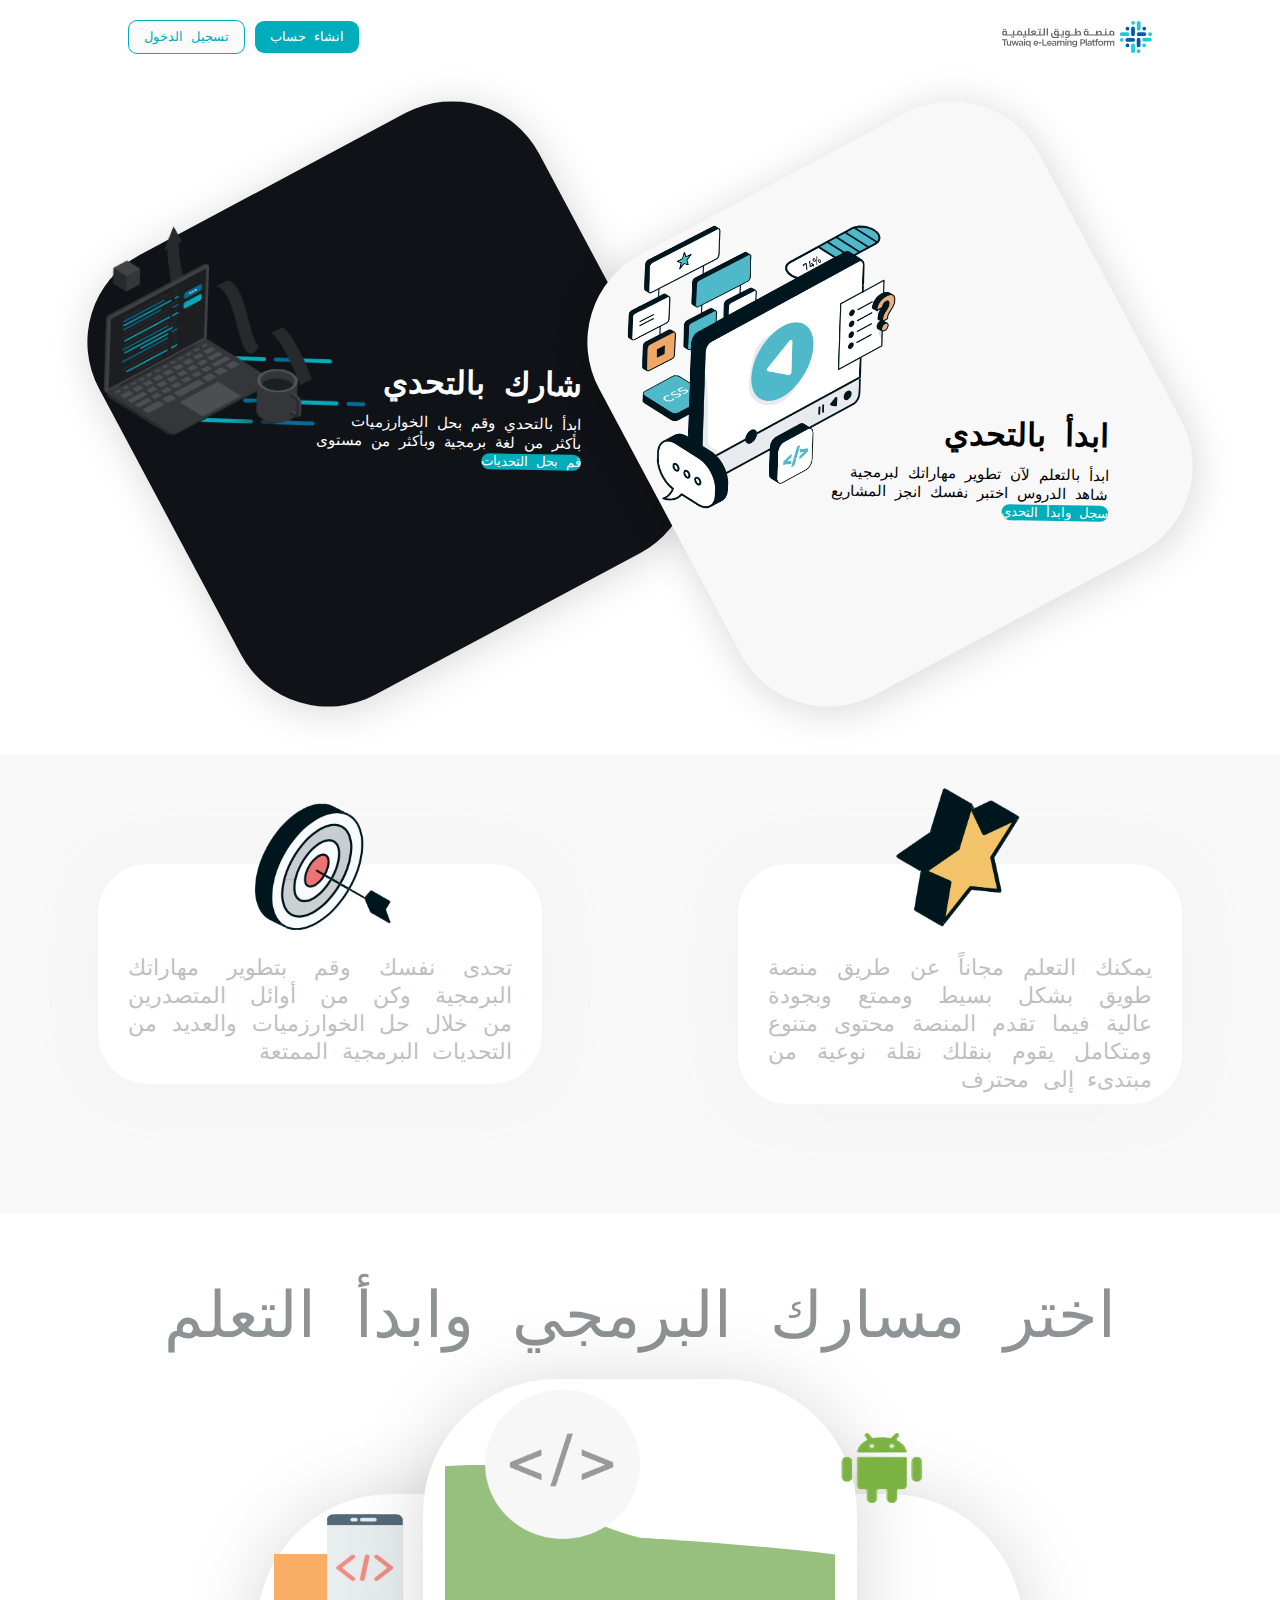
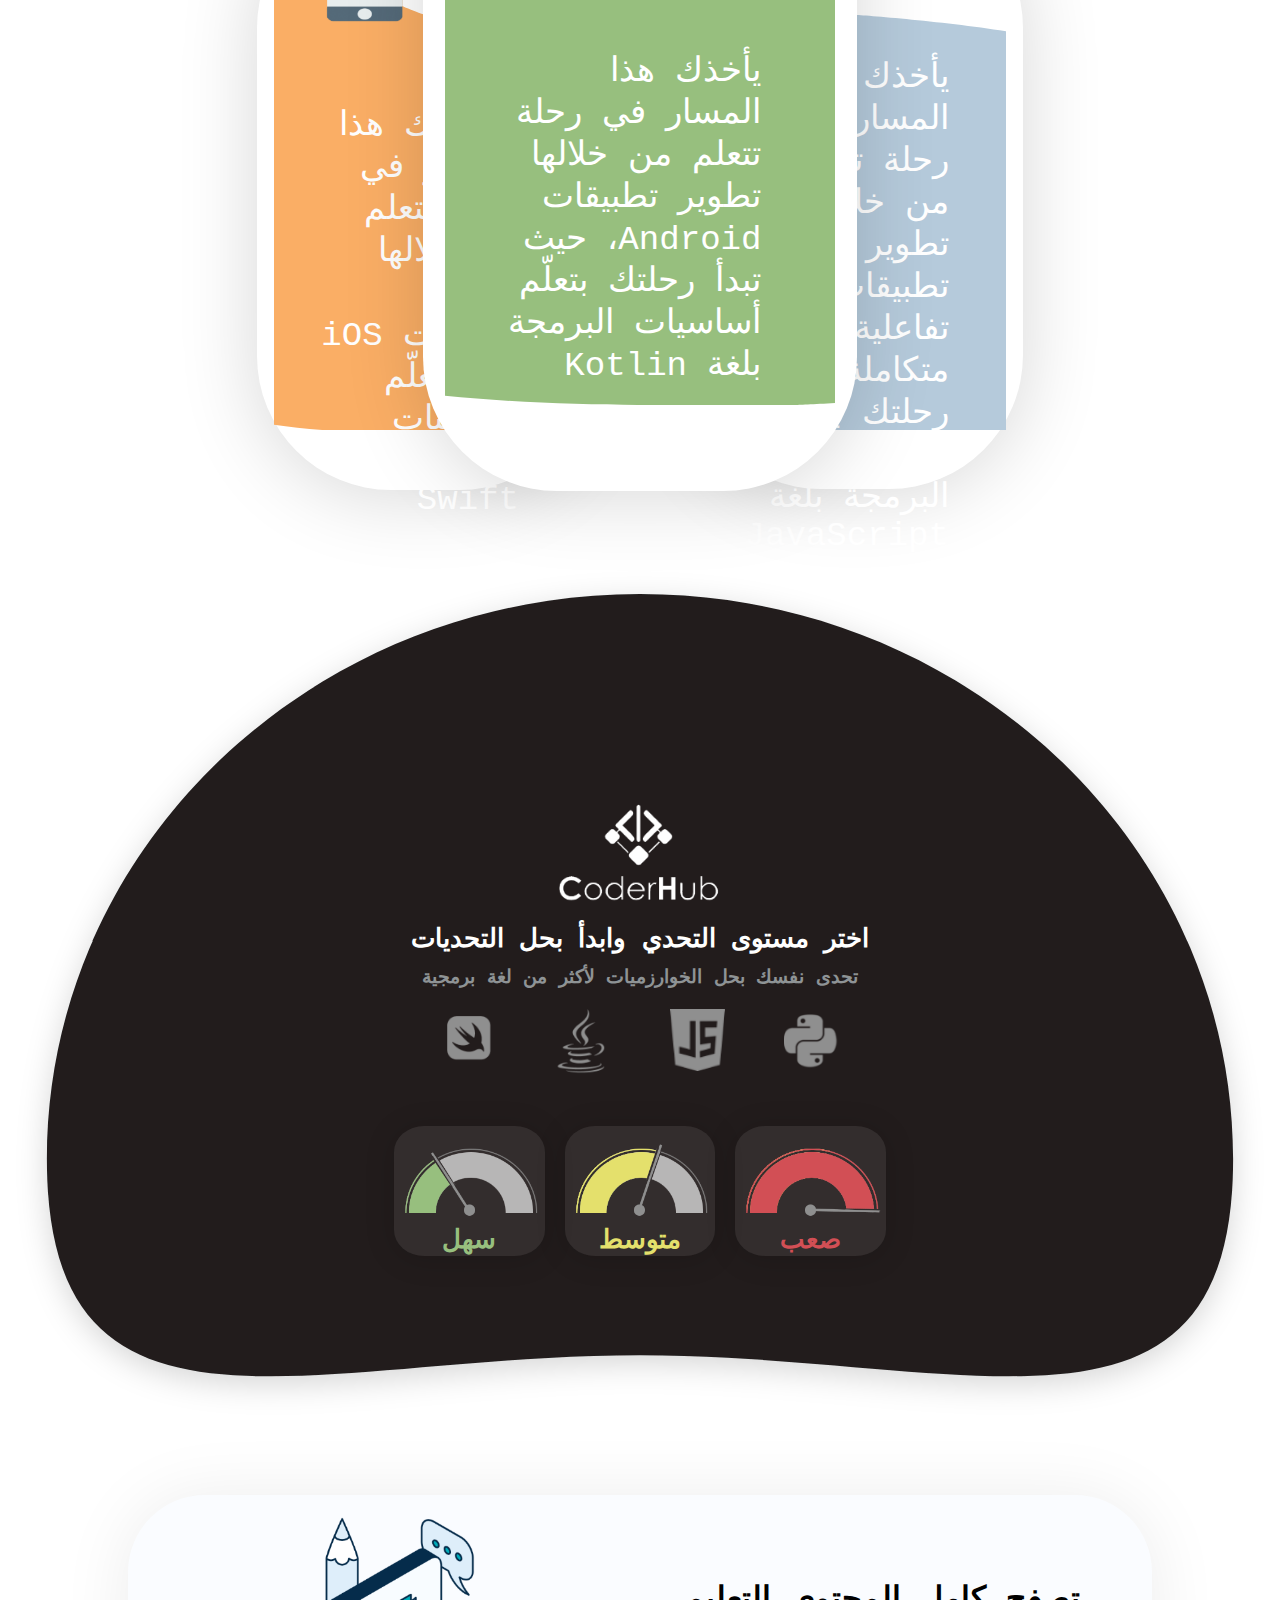
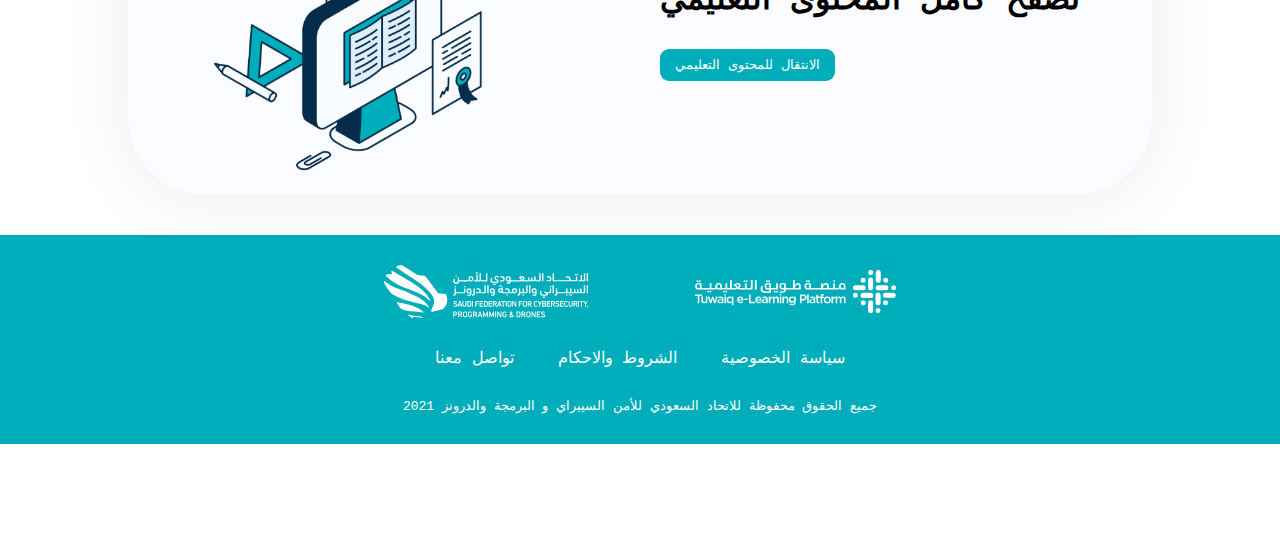
==== commit f1cbd8a1: "add: add demo file for readme fix: fix minor ui element responsiveness update: update readme" ====
--- a/index.html
+++ b/index.html
@@ -1,189 +1,148 @@
 <!DOCTYPE html>
 <html lang="en">
-    <head>
-        <meta charset="UTF-8">
-        <meta http-equiv="X-UA-Compatible" content="IE=edge">
-        <meta name="viewport" content="width=device-width, initial-scale=1.0">
-        <link rel="stylesheet" href="./style.css">
-        <title>Document</title>
-    </head>
-    <body>
-        <div class="main__container">
-            <section class="part__one">
-                <nav class="navbar">
-                    <div class="auth">
-                        <button class="myButton-accent">
-                            تسجيل دخول
-                        </button>
-                        <button class="myButton-primary spacing">
-                            انشاء حساب
-                        </button>
 
-                    </div>
-                    <div class="logo">
-                        <img src="images/logo.svg">
-                    </div>
-                </nav>
+<head>
+    <meta charset="UTF-8" />
+    <meta http-equiv="X-UA-Compatible" content="IE=edge" />
+    <meta name="viewport" content="width=device-width, initial-scale=1.0" />
+    <link rel="stylesheet" href="./style.css" />
+    <title>Document</title>
+</head>
 
-                <div class="part__one__body">
-                    <div class="pic1">
-                        <img src="./images/Rectangle 13.svg" id="left__pic">
-                        <img src="./images/01dar.png" id="lift__pic__title__pic">
-                        <div class="left__pic_content">
-                            <h3>
-                                شارك بالتحدي
-                            </h3>
-                            <p>
-                                ابدأ بالتعلم وقم بحل الخوارزميات بأكثر من لغة برمجية وبأكثر من مستوى
-                            </p>
-                            <button class="myButton-secondary">
-                                قم بحل التحديات
-                            </button>
-                        </div>
-                    </div>
-                    <div class="pic2">
-                        <img src="./images/Rectangle 9.svg" id="right__pic">
-                        <img src="./images/banner0 copy@2x.png" id="right__pic__title__pic">
-                        <div class="right__pic_content">
-                            <h3>
-                                ابدأ بالتعلم
-                            </h3>
-                            <p>
-                                ابدأ بالتعلم الان لتطوير مهاراتك البرمجية شاهد الدروس واختبر نفسك وانجز المشاريع
-                            </p>
-                            <button class="myButton-secondary">
-                                سجل وابدأ التعلم
-                            </button>
-                        </div>
-                    </div>
-
+<body>
+    <div class="container">
+        <div class="header">
+            <div id="mobile-nav"></div>
+            <div class="navbar">
+                <div class="nav-btn">
+                    <button id="login" class="btns">تسجيل الدخول</button>
+                    <button id="register" class="btns">انشاء حساب</button>
                 </div>
-
-            </section>
-
-            <section class="part__two">
-                <div class="item__left">
-                    <img src="./images/08@2x.png" alt="">
-                    <div class="item__left__content">
-                        <p>تحدى نفسك وقم بتطوير مهاراتك البرمجية وكن من أوائل المتصدرين من خلال حل
-                            الخوارزميات والعديد من التحديات البرمجية الممتعة</p>
+                <img id="logo" src="./images/logo.svg" width="150px" />
+            </div>
+            <div class="cards">
+                <div class="card black">
+                    <img class="img-card" src="./images/01dar.png" width="200px" />
+                    <div class="text-img white">
+                        <h1>شارك بالتحدي</h1>
+                        <p>ابدأ بالتحدي وقم بحل الخوارزميات<br /> بأكثر من لغة برمجية وبأكثر من مستوى</p>
+                        <button class="card-btn">قم بحل التحديات</button>
                     </div>
                 </div>
-                <div class="item__right">
-                    <img src="./images/09@2x.png" alt="">
-                    <div class="item__right__content">
-                        <p>يمكنك التعلم مجاناً عن طريق منصة طويق بشكل بسيط وممتع وبجودة عالية فيما تقدم
-                            المنصة محتوى متنوع ومتكامل يقوم بنقلك نقلة نوعية من مبتدىء إلى محترف</p>
-                    </div>
-                </div>
-            </section>
-
-            <section class="part__three">
-                <div class="title">
-                    <h1>اختر مسارك البرمجي وابدأ التعلم المجاني</h1>
-                </div>
-                <div class="part__three__body">
-                    <div class="item__one">
-                        <div class="item__one__header__images">
-                            <img src="images/03.png" alt="" srcset="">
-                            <div></div>
-
-                        </div>
-                        <div class="item__one__container">
-                            <p>سيأخذك هذا المسار في رحلة تتعلم من خلالها تطوير تطبيقات iOS تبدأ بتعلّم
-                                أساسيات البرمجة بلغة Swift</p>
-                        </div>
-                    </div>
-                    <div class="item__two">
-                        <div class="item__header__images">
-                            <img src="images/ic.png" alt="" srcset="">
-                            <img src="images/010101.png" alt="" srcset="">
-
-                        </div>
-                        <div class="item__two__container">
-                            <p>يأخذك هذا المسار في رحلة تتعلم من خلالها تطوير تطبيقات Android، حيث تبدأ
-                                رحلتك بتعلّم أساسيات البرمجة بلغة Kotlin</p>
-
-                        </div>
-
-                    </div>
-                    <div class="item__three">
-
-                        <div class="item__three__container">
-                            <p>يأخذك هذا المسار في رحلة تتعلم من خلالها تطوير وبناء تطبيقات ويب تفاعلية
-                                متكاملة. تبدأ رحلتك بتعلم أساسيات البرمجة بلغة JavaScript</p>
-                        </div>
-
-                    </div>
-                </div>
-            </section>
-
-            <section class="part__four">
-                <div class="part__four__body">
-                    <div></div>
-                    <div class="part__four__body__header"></div>
-                    <div class="part__four__body__sub__header">
-                        <h1>اختر مستوى التحدي وابدأ بحل التحديات</h1>
-                        <h6>تحدى نفسك بحل الخوارزميات لأكثر من لغة برمجية</h6>
-                        <div class="part__four__logos">
-                            <img src="images/01s.png" alt="" srcset="">
-                            <img src="images/01j.png" alt="" srcset="">
-                            <img src="images/01js.png" alt="" srcset="">
-                            <img src="images/01p.png" alt="" srcset="">
-
-                        </div>
-                    </div>
-                    <div class="part__four__body__photos">
-                        <div class="part__four__photo_contaner">
-
-                            <img src="images/01e.png" alt="" srcset="">
-                            <h1> سهل </h1>
-                        </div>
-                        <div class="part__four__photo_contaner">
-                            <img src="images/01m.png" alt="" srcset="">
-                            <h1>متوسط </h1>
-                        </div>
-                        <div class="part__four__photo_contaner">
-                            <img src="images/01h.png" alt="" srcset="">
-                            <h1> صعب </h1>
-                        </div>
-
-                    </div>
-                </div>
-            </section>
-
-            <div class="part__five">
-                <div class="container__five">
-
-                    <div class="pic">
-                        <img src="./images/10.png" height="150px">
-                    </div>
-                    <div class="text">
-                        <p>تصفح كامل المحتوى التعليمي</p>
-                        <button class="button">الانتقال للمحتوى التعليمي
-                        </button>
-                    </div>
-                </div>
-            </div>
-
-            <div class="footer">
-                <div class="footer__body">
-                    <div class="footer__center">
-                        <div class="footer__center__top">
-                            <img src="./images/safcsp-logo-white.svg" alt="">
-                            <img src="./images/logo-white.svg" alt="">
-                        </div>
-                        <div class="footer__center__middle">
-                            <h3>سياسة الخصوصية</h3>
-                            <h3>الشروط والأحكام</h3>
-                            <h3>تواصل معنا</h3>
-                        </div>
-                        <div class="footer__center__bottom">
-                            <p>جميع الحقوق محفوظة للاتحاد السعودي للأمن السيبراي و البرمجة والدرونز 2021</p>
-                        </div>
+                <div class="card white">
+                    <img class="img-card " src="./images/banner0 copy.png" width="200px" />
+                    <div class="text-img ">
+                        <h1>ابدأ بالتحدي</h1>
+                        <p>ابدأ بالتعلم لآن تطوير مهاراتك لبرمجية <br /> شاهد الدروس اختبر نفسك انجز المشاريع</p>
+                        <button class="card-btn">سجل وابدأ التحدي</button>
                     </div>
                 </div>
             </div>
         </div>
-    </body>
+        <div class="features">
+            <div class="feature-outer">
+                <div class="feature-inner">
+                    <img src="./images/08.png" alt="" />
+                    <div>
+                        تحدى نفسك وقم بتطوير مهاراتك البرمجية وكن من أوائل المتصدرين من
+                        خلال حل الخوارزميات والعديد من التحديات البرمجية الممتعة
+                    </div>
+                </div>
+            </div>
+            <div class="feature-outer">
+                <div class="feature-inner">
+                    <img src="./images/09.png" alt="" />
+                    <div>
+                        يمكنك التعلم مجاناً عن طريق منصة طويق بشكل بسيط وممتع وبجودة عالية
+                        فيما تقدم المنصة محتوى متنوع ومتكامل يقوم بنقلك نقلة نوعية من
+                        مبتدىء إلى محترف
+                    </div>
+                </div>
+            </div>
+        </div>
+        <div class="paths">
+            <div class="paths-header"> اختر مسارك البرمجي وابدأ التعلم </div>
+            <div class="paths-content">
+                <div class="path-card" id="path-card-1">
+                    <div class="bg-img" id="path-card-1-bg-img"></div>
+                    <img id="path-card-1-left-img" src="images/03.png">
+                    <p class="path-card-content" dir="rtl">
+                        سيأخذك هذا المسار في رحلة تتعلم من خلالها تطوير تطبيقات iOS تبدأ بتعلّم أساسيات البرمجة بلغة
+                        Swift
+                    </p>
+                </div>
+                <div class="path-card" id="path-card-2">
+                    <div class="bg-img" id="path-card-2-bg-img"></div>
+                    <img id="path-card-2-left-img" src="images/ic.png">
+                    <img id="path-card-2-right-img" src="images/010101.png">
+                    <p class="path-card-content" dir="rtl">
+                        يأخذك هذا المسار في رحلة تتعلم من خلالها تطوير تطبيقات Android،
+                        حيث تبدأ رحلتك بتعلّم أساسيات
+                        البرمجة بلغة Kotlin
+                    </p>
+                </div>
+                <div class="path-card" id="path-card-3">
+                    <div class="bg-img" id="path-card-3-bg-img"></div>
+                    <div id="path-card-3-left-img"> </div>
+                    <div id="path-card-3-right-img"> </div>
+                    <p class="path-card-content" id="path-card-3-content" dir="rtl">
+                        يأخذك هذا المسار في رحلة تتعلم من خلالها تطوير وبناء تطبيقات ويب تفاعلية متكاملة.
+                        تبدأ رحلتك بتعلم أساسيات البرمجة بلغة JavaScript
+                    </p>
+                </div>
+            </div>
+        </div>
+        <div class="levels">
+            <img src="./images/Path 7.svg" class="levels-image" alt="" />
+            <div class="levels-content">
+                <img src="./images/01ch.png" alt="" class="levels-header-image" />
+                <div class="levels-middle">
+                    <h1>اختر مستوى التحدي وابدأ بحل التحديات</h1>
+                    <h3>تحدى نفسك بحل الخوارزميات لأكثر من لغة برمجية</h3>
+                    <div class="levels-lang">
+                        <img src="./images/01s.png" alt="">
+                        <img src="./images/01j.png" alt="">
+                        <img src="./images/01js.png" alt="">
+                        <img src="./images/01p.png" alt="">
+                    </div>
+                </div>
+                <div class="levels-level">
+                    <div class="levels-box">
+                        <img src="./images/01e.png" alt="">
+                        <h1 id="esay">سهل</h1>
+                    </div>
+                    <div class="levels-box">
+                        <img src="./images/01m.png" alt="">
+                        <h1 id="med">متوسط</h1>
+                    </div>
+                    <div class="levels-box">
+                        <img src="./images/01h.png" alt="">
+                        <h1 id="hard">صعب</h1>
+                    </div>
+                </div>
+            </div>
+        </div>
+        <div class="browse">
+            <img src="./images/10.png" />
+            <div>
+                <h1>تصفح كامل المحتوى التعليمي</h1>
+                <button>الانتقال للمحتوى التعليمي</button>
+            </div>
+        </div>
+    </div>
+    <footer>
+        <div class="footer-wrapper">
+            <div class="footer-img">
+                <img src="./images/safcsp-logo-white.svg" />
+                <img src="./images/logo-white.svg" />
+            </div>
+            <ul>
+                <li>تواصل معنا</li>
+                <li>الشروط والاحكام</li>
+                <li>سياسة الخصوصية</li>
+            </ul>
+            <p>جميع الحقوق محفوظة للاتحاد السعودي للأمن السيبراي و البرمجة والدرونز 2021</p>
+        </div>
+    </footer>
+</body>
 </html>--- a/style.css
+++ b/style.css
@@ -1,598 +1,445 @@
+@font-face {
+  font-family: "DIN next arabic";
+  src: url("./fonts/DIN\ Next\ LT\ Arabic\ Light.ttf") format("truetype");
+}
 * {
-    padding: 0;
-    margin: 0;
-    box-sizing: border-box;
-    font-family: 'DIN NEXTTM ARABIC';
-}
-
-@font-face {
-    font-family: 'DIN NEXTTM ARABIC';
-    src: url('font/DINNextLTW23-Medium.eot');
-    src: url('font/DINNextLTW23-Medium.eot?#iefix') format('embedded-opentype'),
-        url('font/DINNextLTW23-Medium.woff2') format('woff2'),
-        url('font/DINNextLTW23-Medium.woff') format('woff'),
-        url('font/DINNextLTW23-Medium.ttf') format('truetype'),
-        url('font/DINNextLTW23-Medium.svg#DINNextLTW23-Medium') format('svg');
-    font-weight: 500;
-    font-style: normal;
-    font-display: swap;
-}
-
-
-body {
-    height: 100vh;
-
-}
-
-.main__container {
-
-    display: flex;
-    flex-direction: column;
-    height: 100%;
-    width: 100%;
-    /* background-color: black ; */
-}
-
-.part__one {
-    display: grid;
-    height: 100%;
-    width: 100%;
-    grid-template-rows: 10% 90%;
+  margin: 0;
+  padding: 0;
+  font-family: "DIN next arabic", monospace;
 }
 
 .navbar {
-    height: 100%;
-    width: 100%;
-    background-color: white;
-    display: flex;
-    justify-content: space-between;
-    box-shadow: 0 3px 40px #00000029;
-    z-index: 3;
-}
-
-.auth {
-    height: 100%;
-    width: 100%;
-    display: flex;
-    padding-left: 3em;
-    align-items: center;
-}
-
-.logo {
-    padding-right: 3em;
-    display: flex;
-    flex-direction: column;
-    justify-content: center;
-}
-
-.part__one__body {
-    height: 94vh;
-    width: 100%;
-    background-color: white;
-    display: grid;
-    grid-template-columns: 50% 50%;
-
-}
-
-.pic1 {
-    height: 100%;
-    width: 100%;
-    position: relative;
-}
-.pic2 {
-    height: 100%;
-    width: 100%;
-    position: relative;
-
-}
-
-.myButton-primary {
-    width: 162px;
-    height: 42px;
-    background: #00ADBB 0 0 no-repeat padding-box;
-    border-radius: 9px;
-    opacity: 1;
-    color: white;
-    border: 0;
-    outline: none;
-
-}
-.myButton-secondary {
-    width: 162px;
-    height: 42px;
-    background: #00ADBB 0 0 no-repeat padding-box;
-    border-radius: 25px;
-    opacity: 1;
-    color: white;
-    border: 0;
-    outline: none;
-}
-.myButton-accent {
-    color: #00ADBB;
-    width: 162px;
-    height: 42px;
-    background: #FAFAFA 0 0 no-repeat padding-box;
-    border: 1px solid #50B9C9;
-    border-radius: 9px;
-    opacity: 1;
-}
-
-.spacing {
-    margin-left: 1.5em;
-}
-
-#right__pic {
-    height: 100%;
-    width: 100%;
-    position: absolute;
-    left: -25%;
-    z-index: 7;
-}
-
-#left__pic {
-    height: 100%;
-    width: 100%;
-    position: absolute;
-    left: 20%;
-    z-index: 5;
-}
-
-#right__pic__title__pic {
-    z-index: 9;
-    position: absolute;
-    height: 40%;
-    width: 40%;
-    left: -3%;
-    top: 11%;
-}
-
-#lift__pic__title__pic {
-    z-index: 9;
-    position: absolute;
-    height: 40%;
-    width: 40%;
-    right: 27%;
-    top: 11%;
-}
-
-.right__pic_content {
-    width: 34%;
-    height: 25%;
-    direction: rtl;
-    position: absolute;
-    display: flex;
-    flex-direction: column;
-    top: 45%;
-    right: 50%;
-    z-index: 10;
-    justify-content: space-around;
-}
-
-.right__pic_content > p {
-    border-right: 2px solid #00ADBB;
-    padding-right: 4px;
-}
-
-.right__pic_content > button {
-    margin-right: 35px;
-}
-
-.left__pic_content {
-    width: 30%;
-    height: 25%;
-    color: white;
-    direction: rtl;
-    position: absolute;
-    display: flex;
-    flex-direction: column;
-    top: 45%;
-    right: 18%;
-    z-index: 10;
-    justify-content: space-around;
-}
-
-.left__pic_content > p {
-    border-right: 2px solid #00ADBB;
-    padding-right: 4px;
-}
-
-.left__pic_content > button {
-    margin-right: 35px;
-}
-
-/*------------- Part two ----------------*/
-
-.part__two {
-    margin-top: 3em;
-    display: grid;
-    height: 40vh;
-    width: 100%;
-    grid-template-columns: 50% 50%;
-    background-color: #F8F8F8;
-}
-
-.item__left {
-    position: relative;
+  width: 80%;
+  margin: 20px auto;
+  display: flex;
+  justify-content: space-between;
+  /* box-shadow: 5px 10px rgba(0, 0, 0, .7) ; */
+}
+
+button {
+  text-align: right;
+  font: 15px;
+  letter-spacing: 0px;
+  background: 0% 0% no-repeat padding-box;
+  border-radius: 9px;
+  border: none;
+  padding: 8px 15px;
+}
+#register {
+  color: #ffffff;
+  background: #00adbb;
+}
+
+#login {
+  color: #00adbb;
+  background: #fafafa;
+  border: solid 1px #00adbb;
+}
+
+.cards {
+  display: flex;
+  margin: 100px auto;
+  justify-content: center;
+  flex-wrap: wrap;
+}
+.card {
+  top: 108px;
+  width: 500px;
+  height: 500px;
+  transform: matrix(0.88, -0.47, 0.47, 0.88, 0, 0);
+  box-shadow: 0px 5px 40px #00000029;
+  border-radius: 99px;
+  opacity: 1;
+}
+
+.card.white {
+  background-color: #f8f8f8;
+}
+
+.card.black {
+  background-color: #0f1216;
+}
+
+.img-card {
+  top: 254px;
+  left: 45px;
+  width: 300px;
+  transform: rotate(30deg);
+}
+.text-img {
+  transform: rotate(29deg);
+  text-align: right;
+  margin-right: 60px;
+  margin-top: -60px;
+}
+
+.text-img > h1 {
+  margin: 10px 0;
+}
+
+.text-img > p {
+  font-size: 15px;
+}
+
+.text-img.white {
+  color: white;
+}
+
+.card-btn {
+  border-radius: 15px;
+  color: white;
+  background: #00adbb;
+  border: none;
+  margin: 20px 100px 0 0;
+  padding: 10px 20px;
+  margin: 0;
+  padding: 0;
+}
+
+.container {
+    background-color:white;
+    font-family: 'DIN next arabic', monospace;
+    
+}
+
+.paths {
+    margin: 5%;
+
+}
+
+.paths-header {
+  font-size: 5vw;
+    text-align: center;
+    color: #8E9395;
+    letter-spacing: 0px;
+}
+
+.paths-content{
+    margin: 2%;
     display: flex;
     justify-content: center;
-    align-items: center;
-}
-
-.item__right {
+}
+
+.path-card {
+
+position: relative;
+background: #FFFFFF 0% 0% no-repeat padding-box;
+box-shadow: 0px 5px 80px #00000029;
+border-radius: 134px;
+opacity: 1; 
+}
+
+#path-card-1 {
+width: 583px;
+height: 596px;
+top: 115px;
+left: 170px;
+/* opacity: 1; */
+
+}
+
+
+#path-card-2 {
+z-index: 1;
+width: 753px;
+height: 712px;
+/* opacity: 1; */
+
+}
+
+#path-card-3 {
+width: 583px;
+height: 595px;
+top: 115px;
+right: 170px;
+/* opacity: 1; */
+
+}
+
+.bg-img {
     position: relative;
-    display: flex;
-    justify-content: center;
-    align-items: center;
-}
-
-.item__left__content {
-    background-color: white;
-    width: 70%;
-    height: 50%;
-    padding: 30px;
-    margin-top: 40px;
-    border-radius: 20px;
-    display: flex;
-    align-items: center;
-    direction: rtl;
-}
-
-.item__left > img {
-    position: absolute;
-    z-index: 15;
-    height: 30%;
-    width: 30%;
-    left: 35%;
-    top: 18%;
-}
-
-.item__right__content {
-    background-color: white;
-    width: 70%;
-    height: 50%;
-    padding: 30px;
-    margin-top: 40px;
-    border-radius: 20px;
-    display: flex;
-    align-items: center;
-    direction: rtl;
-}
-
-.item__right > img {
-    position: absolute;
-    z-index: 15;
-    height: 30%;
-    width: 30%;
-    left: 35%;
-    top: 18%;
-}
-/*------------------------ Part three ------------------------*/
-
-.part__three {
-    display: grid;
-    width: 100%;
-    height: 90vh;
-    display: grid;
-    grid-template-rows: 20% 80%;
-    background-color: white;
-    padding-bottom: 5em;
-    padding-top: 5em;
-}
-.title {
-    text-align: center;
-    display: flex;
-    flex-direction: column;
-    justify-content: center;
-    font-size: 1.7em;
-    color: #8E9395;
-}
-
-.part__three__body {
-    width: 100%;
-    height: 100%;
-    display: grid;
-    grid-template-columns: 1fr 1fr 1fr;
-}
-
-.item__one {
-    background-color: white;
-    z-index: 19;
+    width: 90%;
+    height: 80%;
+    top: 10%;   
+    margin: 0 auto;
+
+}
+
+
+#path-card-1-bg-img {
+    background: url("images/Path\ 24.svg")  no-repeat center;
+}
+
+
+#path-card-2-bg-img {
+
+        background: url("images/Path\ 2.svg") no-repeat center;
+}
+
+#path-card-3-bg-img {
+        
+        background: url("images/Path\ 23.svg") no-repeat center ;
+
+}
+
+#path-card-2-left-img {
     position: relative;
-
-}
-.item__one__container {
-    width: 80%;
-    height: 95%;
-    background-color: white;
-    border-radius: 134px;
-    margin: 1em auto 0 18em;
-    background-image: url("images/Path\ 24.svg");
-    background-size: 77%;
-    background-position: center;
-    background-repeat: no-repeat;
-    display: flex;
-    justify-content: center;
-    align-items: center;
-    direction: rtl;
-    color: white;
-    box-shadow: 0 3px 40px #00000029;
-
-}
-
-.item__one__header__images {
-    width: 100%;
-    position: absolute;
-    z-index: 25;
-    display: flex;
-    flex-direction: row;
-    justify-content: space-around;
-    padding-top: 5%;
-    margin-top: 1em;
-    margin-left: 15em;
-}
-.item__one__header__images > img {
-    width: 4em;
-}
-.item__two {
-    background-color: transparent;
-    z-index: 20;
+    top: -79%;
+    left: 13%;
+}
+
+#path-card-2-right-img{
     position: relative;
-
-}
-.item__header__images {
-    width: 100%;
-    position: absolute;
-    z-index: 25;
-    display: flex;
-    flex-direction: row;
-    justify-content: space-around;
-    padding-top: 7%;
-}
-.item__header__images > img {
-    width: 5em;
-}
-.item__two__container {
-    width: 84%;
-    height: 100%;
-    background-color: white;
-    border-radius: 134px;
-    margin: 0 auto;
-    background-image: url("images/Path\ 2.svg");
-    background-size: 86%;
-    background-position: center;
-    background-repeat: no-repeat;
-    display: grid;
-    place-content: center;
-    direction: rtl;
-    box-shadow: 0 3px 40px #00000029;
-    color: white;
-
-}
-
-.item__three {
-    background-color: white;
-    place-content: center;
-    z-index: 19;
+    top: -83%;
+    left: 48%;
+}
+
+#path-card-1-left-img{
     position: relative;
-
-}
-
-.item__three__container {
-    width: 80%;
-    height: 95%;
-    background-color: white;
-    border-radius: 134px;
-    margin-top: 1em;
-    margin-left: -12em;
-    background-image: url("images/Path\ 23.svg");
-    background-size: 77%;
-    background-position: center;
-    background-repeat: no-repeat;
-    display: grid;
-    place-content: center;
-    direction: rtl;
-    color: white;
-    box-shadow: 0 3px 40px #00000029;
-
-}
-.item__one__container > p {
-    width: 65%;
-    padding-right: 4em;
-}
-.item__two__container > p {
-    width: 65%;
-    padding-right: 4em;
-}
-.item__three__container > p {
-    width: 65%;
-    padding-right: 4em;
-}
-/*----------------------- Footer ------------------------*/
-
-.footer__body {
-    background-color: #00ADBB;
-    height: 30vh;
-    width: 100%;
-    display: flex;
-    justify-content: center;
-}
-
-.footer__center {
-    width: 35%;
-    height: 100%;
-    display: flex;
-    flex-direction: column;
-    justify-content: space-around;
-}
-
-.footer__center__top {
-    display: flex;
-    justify-content: space-between;
-}
-
-.footer__center__top > img {
-    height: 80%;
-    width: 40%;
-}
-
-.footer__center__middle {
-    display: flex;
-    justify-content: center;
-    margin-top: 1em;
-    color: white;
-}
-
-.footer__center__middle > h3 {
-    margin-left: 1em;
-}
-
-.footer__center__bottom {
-    display: flex;
-    justify-content: center;
-    color: white;
-}
-
-/*----------------------- Part five ------------------------*/
-
-.part__five {
-
-    display: flex;
-    flex-direction: row;
-    justify-content: center;
-
-}
-
-.container__five {
-    width: 1200px;
-    height: 210px;
-    background: #FAFCFF;
-    border-radius: 20px;
-    margin: 40px;
-    box-shadow: 0 3px 40px #00000029;
-    display: grid;
-    grid-template-columns: 1fr 1fr;
-    padding: 0 8em;
-    place-content: center;
-
-}
-.pic {
-
-    height: 25%;
-    width: 22%;
-    top: 246%;
-    display: flex;
-    justify-content: center;
-
-}
-
-.text {
-
-    font-size: 33px;
-    font: bold;
-    display: flex;
-    align-items: center;
-    flex-direction: column;
-    justify-content: center;
-}
-
-.button {
-
-    width: 160px;
-    height: 40px;
-    background: #00ADBB 0 0 no-repeat padding-box;
-    border-radius: 25px;
-    opacity: 1;
-    color: white;
-    border: 5px;
-
-    margin-top: 4%;
-}
-
-/*----------------------- Part four ------------------------*/
-.part__four__body {
-    height: 100vh;
-    width: 100%;
-    display: grid;
-    grid-template-rows: 15% 10% 20% 55%;
-    background-image: url("./images/Path\ 7.svg");
-    background-position: center;
-    background-repeat: no-repeat;
-    background-size: 70%;
-
-}
-
-.part__four__body__header {
-    height: 100%;
-    width: 100%;
-    background-image: url("images/01ch.png");
-    background-position: center;
-    background-repeat: no-repeat;
-    background-size: contain;
-}
-
-.part__four__body__sub__header {
-    height: 100%;
-    width: 100%;
-    text-align: center;
-
-}
-
-.part__four__body__sub__header > h1 {
-    padding-top: 1.5em;
-    color: white;
-    font-size: 3em;
-}
-
-.part__four__body__sub__header > h6 {
-    padding-top: 0.1em;
-    color: #8E9395;
-    font-size: 1.5em;
-    font-weight: 400;
-
-}
-.part__four__logos{
-    height: 100%;
-    width: 100%;
-}
-.part__four__logos > img {
-    width: 3em;
-    padding-top: 2em;
-    margin: 0 1em;
-
-}
-
-.part__four__body__photos {
-    height: 100%;
-    width: 100%;
-    display: flex;
-    grid-template-columns: 1fr 1fr 1fr;
-    place-items: end;
-    place-content: center;
-}
-.part__four__photo_contaner >img {
-    height: 42%;
-    width: 42%;
-}
-.part__four__photo_contaner{
-    margin: 1em;
-    height: fit-content;
-    text-align: center;
-    background-color: #333031 ;
-    font-size: 1.4em;
-    padding:2em 0em ;
-    margin-top: 5em;
-    border-radius: 50px;
-    width:fit-content;
-}
-
-.part__four__photo_contaner:nth-child(1){
-    color: #97BF7E;
-}
-
-.part__four__photo_contaner:nth-child(2){
-    color:#E4E06C ;
-}
-
-.part__four__photo_contaner:nth-child(3){
-    color:#D24F55 ;
-}+    top: -77%;
+    left: 19%;
+}
+
+.path-card-content{
+    position: relative;
+top: -65%;
+width: 60%;
+left: 18%;
+font-size: 213%;
+color: white;
+}
+
+#path-card-3-content{
+    top: -53%;
+  color: white;
+  /* font-family: "DIN next arabic", monospace; */
+}
+
+.features {
+  height: 10%;
+  background: #f8f8f8 0% 0% no-repeat padding-box;
+  opacity: 1;
+  display: flex;
+  justify-content: space-around;
+  padding: 60px 0;
+  flex-wrap: wrap;
+}
+.feature-outer {
+  background: #ffffff 0% 0% no-repeat padding-box;
+  box-shadow: 0px 0.5px 60px #dbdbdb29;
+  border-radius: 50px;
+  width: 30%;
+  margin: 50px;
+  height: 20%;
+  max-width: 450px;
+  min-width: 280px;
+  min-height: 200px;
+  padding: 10px 30px;
+  display: flex;
+  flex-direction: column;
+  justify-content: space-between;
+}
+.feature-inner {
+  position: relative;
+  display: flex;
+  justify-content: center;
+}
+.feature-inner > div {
+  direction: rtl;
+  text-align: justify;
+  color: #bfbfbf;
+  margin-top: 80px;
+  font-size: 140%;
+}
+.feature-inner > img {
+  height: fit-content;
+  width: max-content;
+  position: absolute;
+  top: -90px;
+}
+.levels {
+  height: 30%;
+  width: 100%;
+  display: flex;
+  justify-content: center;
+  align-items: center;
+  flex-direction: column;
+  position: relative;
+  margin: 5% 0;
+}
+.levels-image {
+  height: 15%;
+  width: 100%;
+  max-width: 1500px;
+}
+
+.levels-content {
+  position: absolute;
+  bottom: 20%;
+  width: 40%;
+  display: flex;
+  justify-content: center;
+  flex-direction: column;
+  align-items: center;
+}
+.levels-header-image {
+  height: 30%;
+  width: 35%;
+  max-width: 260px;
+}
+
+.levels-middle {
+  text-align: center;
+  min-width: 250px;
+}
+.levels-middle > h1 {
+  color: white;
+  font-size: 2vw;
+}
+.levels-middle > h3 {
+  color: #8e9395;
+  margin-top: 10px;
+  font-size: 1.5vw;
+}
+
+.levels-lang {
+  display: flex;
+  flex-direction: row;
+  justify-content: space-around;
+  margin-top: 20px;
+}
+
+.levels-lang > img {
+  height: 12%;
+  width: 12%;
+}
+
+.levels-level {
+  display: flex;
+
+  margin-top: 10%;
+  width: 100%;
+  max-width: 750px;
+  justify-content: space-around;
+}
+.levels-box {
+  background: rgba(255, 255, 255, 0.08) 0% 0% no-repeat padding-box;
+  box-shadow: 0px 3px 30px #00000029;
+  border-radius: 20%;
+  text-align: center;
+  height: 50%;
+  max-height: 230px;
+  width: 50%;
+  max-width: 230px;
+  min-width: 70px;
+  min-height: 70px;
+  font-size: 1vw;
+  
+  margin: 0 10px;
+  /* opacity: 0.08; */
+}
+.levels-box > img {
+  opacity: 1;
+  height: 100%;
+  width: 100%;
+  margin-bottom: -10px;
+}
+#esay {
+  color: #97bf7e;
+  
+}
+#med {
+  color: #e4e06c;
+}
+#hard {
+  color: #d24f55;
+}
+
+.browse {
+  width: 80%;
+  height: 300px;
+  margin: 40px auto;
+  background: #fafcff;
+  box-shadow: 0px 3px 70px #00000014;
+  border-radius: 77px;
+  display: flex;
+  justify-content: space-around;
+  align-items: center;
+  flex-wrap: wrap;
+}
+
+.browse img {
+  width: 35vh;
+}
+
+.browse button {
+  background: #00adbb;
+  margin: 30px auto;
+  color: white;
+}
+
+.footer-wrapper {
+  width: 40%;
+  margin: 30px auto;
+}
+
+.footer-img {
+  display: flex;
+  justify-content: space-between;
+  margin-bottom: 20px;
+  flex-wrap: wrap;
+}
+
+footer {
+  display: flex;
+  flex-direction: column;
+  background: #00adbb;
+  color: white;
+  text-align: center;
+  flex-wrap: wrap;
+}
+
+ul {
+  width: 80%;
+  margin: 30px auto;
+  display: flex;
+  justify-content: space-between;
+}
+li {
+  list-style: none;
+}
+
+.footer-wrapper > p {
+  font-size: 13px;
+}
+
+#mobile-nav {
+  /* top: 29px;
+    right: 328px; */
+  width: 33px;
+  height: 19px;
+  background: transparent url("./images/Group\ 5.png") 0% 0% no-repeat
+    padding-box;
+  opacity: 1;
+  display: none;
+}
+
+@media screen and (max-width: 375px) {
+  .nav-btn {
+    display: none;
+  }
+  #logo {
+    margin-left: 120px;
+  }
+
+  #mobile-nav {
+    display: block;
+    float: right;
+  }
+
+  .card.white {
+    top: -37.92875671386719px;
+    left: -138.6298828125px;
+  }
+
+}
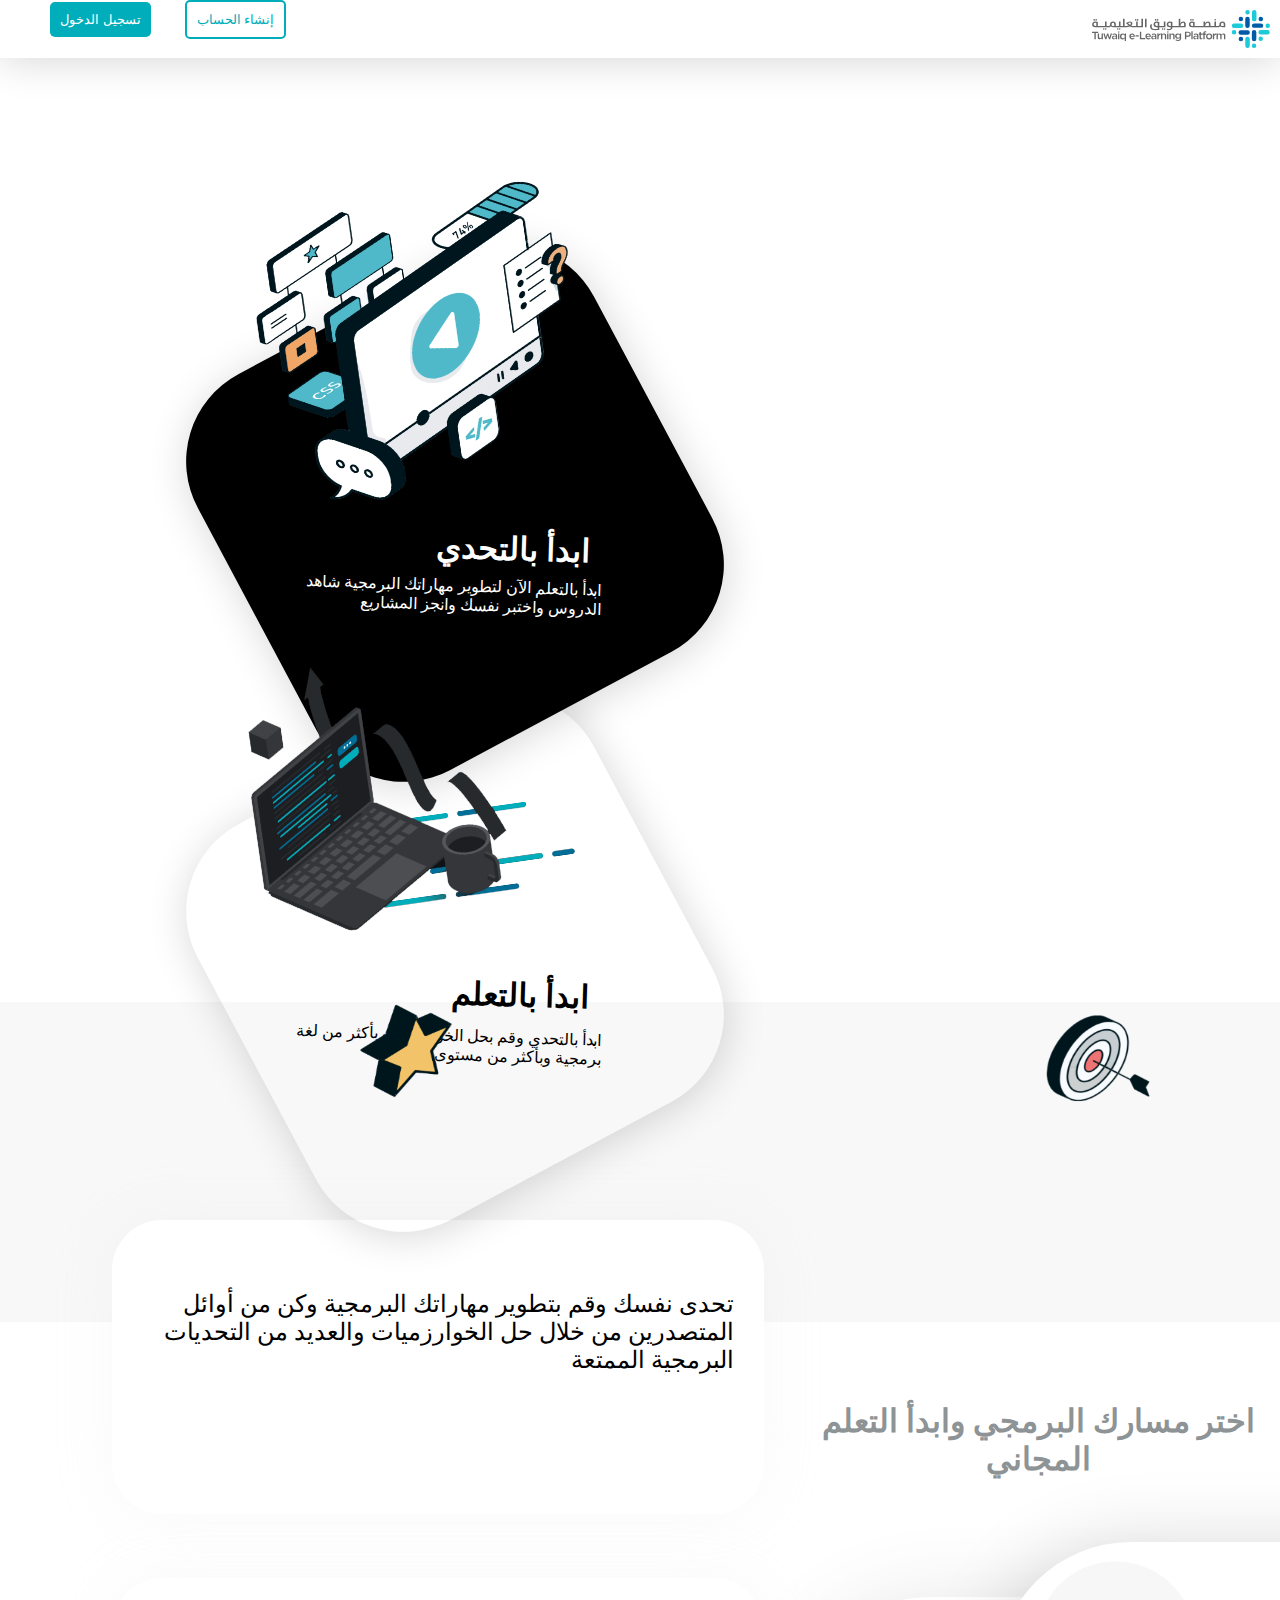
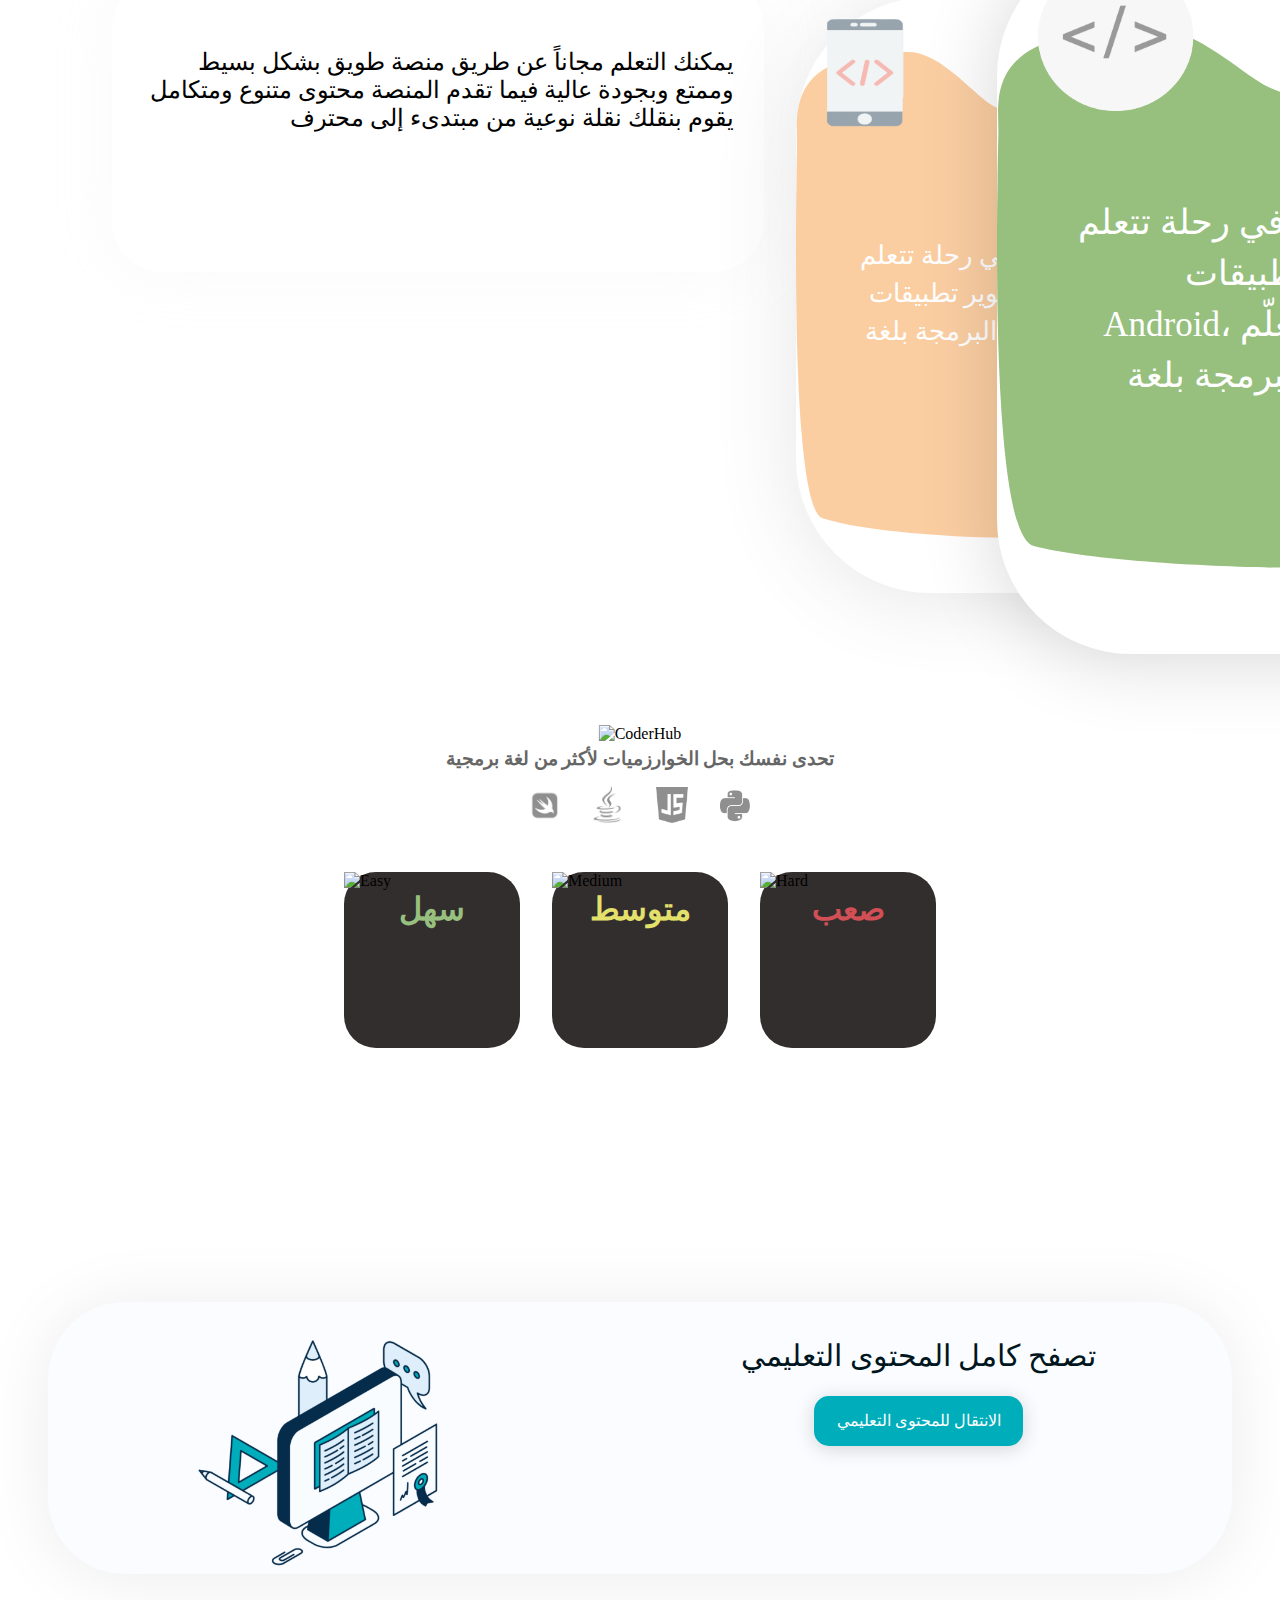
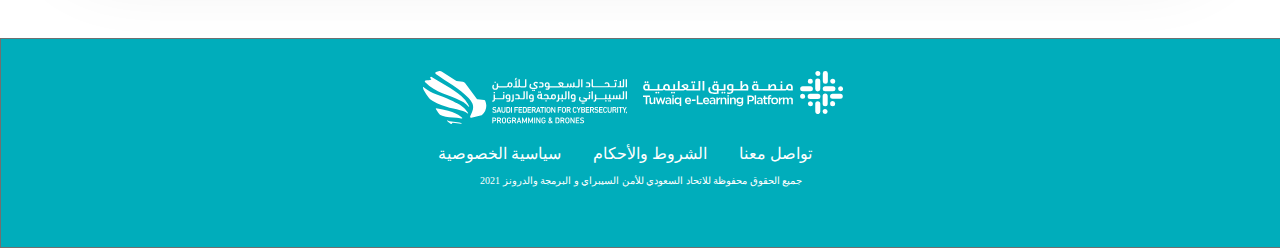
==== commit e83a6645: "latesst" ====
--- a/index.html
+++ b/index.html
@@ -1,148 +1,229 @@
 <!DOCTYPE html>
 <html lang="en">
-
-<head>
+  <head>
     <meta charset="UTF-8" />
     <meta http-equiv="X-UA-Compatible" content="IE=edge" />
     <meta name="viewport" content="width=device-width, initial-scale=1.0" />
-    <link rel="stylesheet" href="./style.css" />
-    <title>Document</title>
-</head>
-
-<body>
-    <div class="container">
-        <div class="header">
-            <div id="mobile-nav"></div>
-            <div class="navbar">
-                <div class="nav-btn">
-                    <button id="login" class="btns">تسجيل الدخول</button>
-                    <button id="register" class="btns">انشاء حساب</button>
-                </div>
-                <img id="logo" src="./images/logo.svg" width="150px" />
+    <link rel="stylesheet" href="/style.css" />
+    <title>Tuwaiq Responsive Design</title>
+  </head>
+  <body>
+    <!-- Beginning of Header -->
+    <!-- End of Header -->
+    <header class="header-container">
+      <div class="logo"><img src="/assets/images/logo.svg" alt="logo" /></div>
+      <nav>
+        <ul>
+          <li><button class="full">تسجيل الدخول</button></li>
+          <li><button class="empty">إنشاء الحساب</button></li>
+        </ul>
+      </nav>
+    </header>
+    <!-- Beginning of section 1 -->
+    <!-- End of section 1 -->
+    <div class="section1">
+      <div class="sec1vid1">
+        <img class="ingsec1" src="/assets/images/banner0 copy.png" alt="" />
+
+        <h1 class="h1sec1">ابدأ بالتحدي</h1>
+        <div class="textSec1">
+          <p>
+            ابدأ بالتعلم الآن لتطوير مهاراتك البرمجية شاهد الدروس واختبر نفسك
+            وانجز المشاريع
+          </p>
+        </div>
+      </div>
+      <div class="sec1vid2">
+        <img class="ingsec2" src="/assets/images/01dar.png" alt="" />
+
+        <h1 class="h1sec2">ابدأ بالتعلم</h1>
+        <div class="textSec2">
+          <p>
+            ابدأ بالتحدي وقم بحل الخوارزميات بأكثر من لغة برمجية وبأكثر من مستوى
+          </p>
+        </div>
+      </div>
+    </div>
+
+    <!-- Beginning of section 2 -->
+    <div  class = "section2">
+     <img class = "section2img1" src="./assets/images/09.png" alt="">
+    <img class = "section2img2" src="./assets/images/08@2x.png" alt=""> 
+
+
+      <div  class = "section2div1">
+        <p>
+          تحدى نفسك وقم بتطوير مهاراتك البرمجية وكن من أوائل المتصدرين من خلال حل الخوارزميات والعديد من التحديات البرمجية الممتعة
+        </p>
+      </div> 
+
+
+      <div  class = "section2div1">
+        <p>
+          يمكنك التعلم مجاناً عن طريق منصة طويق بشكل بسيط وممتع وبجودة عالية فيما تقدم المنصة محتوى متنوع ومتكامل يقوم بنقلك نقلة نوعية من مبتدىء إلى محترف
+        </p>
+
+      </div>
+    </div>
+    
+    <!-- End of section 2 -->
+
+    <!-- Beginning of section 3 -->
+    
+    <!-- End of section 3 -->
+
+    <h1 class="tracks-title">اختر مسارك البرمجي وابدأ التعلم المجاني</h1>
+    <div class="tracks">
+
+        <div class="track01">
+            <div class="track-image01">
+                <div class="icons01">
+                    <img class="tag01" src="assets/images/03.png">
+                </div>
+                <div class="track-text01">
+                    <p>سيأخذك هذا المسار في رحلة تتعلم من خلالها تطوير تطبيقات iOS تبدأ بتعلّم أساسيات
+                        البرمجة بلغة Swift</p>
+                </div>
             </div>
-            <div class="cards">
-                <div class="card black">
-                    <img class="img-card" src="./images/01dar.png" width="200px" />
-                    <div class="text-img white">
-                        <h1>شارك بالتحدي</h1>
-                        <p>ابدأ بالتحدي وقم بحل الخوارزميات<br /> بأكثر من لغة برمجية وبأكثر من مستوى</p>
-                        <button class="card-btn">قم بحل التحديات</button>
-                    </div>
-                </div>
-                <div class="card white">
-                    <img class="img-card " src="./images/banner0 copy.png" width="200px" />
-                    <div class="text-img ">
-                        <h1>ابدأ بالتحدي</h1>
-                        <p>ابدأ بالتعلم لآن تطوير مهاراتك لبرمجية <br /> شاهد الدروس اختبر نفسك انجز المشاريع</p>
-                        <button class="card-btn">سجل وابدأ التحدي</button>
-                    </div>
+        </div>
+
+
+        <div class="track">
+            <div class="track-image1">
+                <div class="icons">
+                    <img class="tag" src="assets/images/ic.png">
+                    <img class="kotlin" src="assets/images/010101.png"/>
+                </div>
+                <div class="track-text">
+                    <p>يأخذك هذا المسار في رحلة تتعلم من خلالها تطوير تطبيقات Android،
+                        حيث تبدأ رحلتك بتعلّم أساسيات البرمجة بلغة Kotlin</p>
                 </div>
             </div>
         </div>
-        <div class="features">
-            <div class="feature-outer">
-                <div class="feature-inner">
-                    <img src="./images/08.png" alt="" />
-                    <div>
-                        تحدى نفسك وقم بتطوير مهاراتك البرمجية وكن من أوائل المتصدرين من
-                        خلال حل الخوارزميات والعديد من التحديات البرمجية الممتعة
-                    </div>
+
+        <div class="track03">
+            <div class="track-image03">
+                <div class="track-text03">
+                    <p>يأخذك هذا المسار في رحلة تتعلم من خلالها تطوير وبناء تطبيقات ويب تفاعلية متكاملة
+                        . تبدأ رحلتك بتعلم
+                        أساسيات البرمجة بلغة
+                        JavaScript</p>
                 </div>
             </div>
-            <div class="feature-outer">
-                <div class="feature-inner">
-                    <img src="./images/09.png" alt="" />
-                    <div>
-                        يمكنك التعلم مجاناً عن طريق منصة طويق بشكل بسيط وممتع وبجودة عالية
-                        فيما تقدم المنصة محتوى متنوع ومتكامل يقوم بنقلك نقلة نوعية من
-                        مبتدىء إلى محترف
-                    </div>
-                </div>
-            </div>
-        </div>
-        <div class="paths">
-            <div class="paths-header"> اختر مسارك البرمجي وابدأ التعلم </div>
-            <div class="paths-content">
-                <div class="path-card" id="path-card-1">
-                    <div class="bg-img" id="path-card-1-bg-img"></div>
-                    <img id="path-card-1-left-img" src="images/03.png">
-                    <p class="path-card-content" dir="rtl">
-                        سيأخذك هذا المسار في رحلة تتعلم من خلالها تطوير تطبيقات iOS تبدأ بتعلّم أساسيات البرمجة بلغة
-                        Swift
-                    </p>
-                </div>
-                <div class="path-card" id="path-card-2">
-                    <div class="bg-img" id="path-card-2-bg-img"></div>
-                    <img id="path-card-2-left-img" src="images/ic.png">
-                    <img id="path-card-2-right-img" src="images/010101.png">
-                    <p class="path-card-content" dir="rtl">
-                        يأخذك هذا المسار في رحلة تتعلم من خلالها تطوير تطبيقات Android،
-                        حيث تبدأ رحلتك بتعلّم أساسيات
-                        البرمجة بلغة Kotlin
-                    </p>
-                </div>
-                <div class="path-card" id="path-card-3">
-                    <div class="bg-img" id="path-card-3-bg-img"></div>
-                    <div id="path-card-3-left-img"> </div>
-                    <div id="path-card-3-right-img"> </div>
-                    <p class="path-card-content" id="path-card-3-content" dir="rtl">
-                        يأخذك هذا المسار في رحلة تتعلم من خلالها تطوير وبناء تطبيقات ويب تفاعلية متكاملة.
-                        تبدأ رحلتك بتعلم أساسيات البرمجة بلغة JavaScript
-                    </p>
-                </div>
-            </div>
-        </div>
-        <div class="levels">
-            <img src="./images/Path 7.svg" class="levels-image" alt="" />
-            <div class="levels-content">
-                <img src="./images/01ch.png" alt="" class="levels-header-image" />
-                <div class="levels-middle">
-                    <h1>اختر مستوى التحدي وابدأ بحل التحديات</h1>
-                    <h3>تحدى نفسك بحل الخوارزميات لأكثر من لغة برمجية</h3>
-                    <div class="levels-lang">
-                        <img src="./images/01s.png" alt="">
-                        <img src="./images/01j.png" alt="">
-                        <img src="./images/01js.png" alt="">
-                        <img src="./images/01p.png" alt="">
-                    </div>
-                </div>
-                <div class="levels-level">
-                    <div class="levels-box">
-                        <img src="./images/01e.png" alt="">
-                        <h1 id="esay">سهل</h1>
-                    </div>
-                    <div class="levels-box">
-                        <img src="./images/01m.png" alt="">
-                        <h1 id="med">متوسط</h1>
-                    </div>
-                    <div class="levels-box">
-                        <img src="./images/01h.png" alt="">
-                        <h1 id="hard">صعب</h1>
-                    </div>
-                </div>
-            </div>
-        </div>
-        <div class="browse">
-            <img src="./images/10.png" />
-            <div>
-                <h1>تصفح كامل المحتوى التعليمي</h1>
-                <button>الانتقال للمحتوى التعليمي</button>
-            </div>
-        </div>
-    </div>
-    <footer>
-        <div class="footer-wrapper">
-            <div class="footer-img">
-                <img src="./images/safcsp-logo-white.svg" />
-                <img src="./images/logo-white.svg" />
-            </div>
-            <ul>
-                <li>تواصل معنا</li>
-                <li>الشروط والاحكام</li>
-                <li>سياسة الخصوصية</li>
-            </ul>
-            <p>جميع الحقوق محفوظة للاتحاد السعودي للأمن السيبراي و البرمجة والدرونز 2021</p>
-        </div>
+        </div>
+
+    </div>
+</div>
+
+    <!-- Beginning of section 4 -->
+    <!-- End of section 4 -->
+
+    <div class="section4">
+      <img
+        src="/assets/images/coderhub-logo.png"
+        id="coderhub-logo"
+        class="center"
+        alt="CoderHub"
+        srcset=""
+      />
+      <h1 class="title text-white text-center mt-5">
+        اختر مستوى التحدي وابدأ بحل التحديات
+      </h1>
+      <h2 class="subtitle text-gray text-center">
+        تحدى نفسك بحل الخوارزميات لأكثر من لغة برمجية
+      </h2>
+      <div class="section4-languages">
+        <img
+          class="section4-language"
+          src="/assets/images/swift.png"
+          alt="Swift"
+        />
+        <img
+          class="section4-language"
+          src="/assets/images/java.png"
+          alt="Java"
+        />
+        <img
+          class="section4-language"
+          src="/assets/images/js.png"
+          alt="Javascript"
+        />
+        <img
+          class="section4-language"
+          src="/assets/images/python.png"
+          alt="Python"
+        />
+      </div>
+      <div class="section4-box">
+        <div class="section4-box-item">
+          <img
+            class="section4-level-img"
+            src="/assets/images/easy.png"
+            alt="Easy"
+            srcset=""
+          />
+          <h1 class="text-center text-green mb-2">سهل</h1>
+        </div>
+        <div class="section4-box-item">
+          <img
+            class="section4-level-img"
+            src="/assets/images/medium.png"
+            alt="Medium"
+            srcset=""
+          />
+          <h1 class="text-center text-yellow mb-2">متوسط</h1>
+        </div>
+        <div class="section4-box-item">
+          <img
+            class="section4-level-img"
+            src="/assets/images/hard.png"
+            alt="Hard"
+            srcset=""
+          />
+          <h1 class="text-center text-red mb-2">صعب</h1>
+        </div>
+      </div>
+    </div>
+
+    <!-- Beginning of section 5 -->
+    <div class="content-contener">
+      <div class="content">
+        <div class="cont-img">
+          <img class="cont-img" src="/assets/images/section5-img.png" />
+        </div>
+        <div class="cont-title">
+          <h1>تصفح كامل المحتوى التعليمي</h1>
+          <div class="cont-but">
+            <p class="cont-but-text">الانتقال للمحتوى التعليمي</p>
+          </div>
+        </div>
+      </div>
+    </div>
+    <!-- End of section 5 -->
+
+    <!-- Beginning of Footer -->
+
+    <footer class="footer-container">
+      <div class="footer-logo">
+        <div>
+          <img src="/assets/images/safcsp-logo-white.svg" alt="logo" />
+        </div>
+        <div><img src="/assets/images/logo-white.svg" alt="logo" /></div>
+      </div>
+      <div class="footer-nav">
+        <ul>
+          <li><a href="#">سياسية الخصوصية</a></li>
+          <li><a href="#">الشروط والأحكام</a></li>
+          <li><a href="#">تواصل معنا</a></li>
+        </ul>
+      </div>
+      <div class="footer-policy">
+        <p>
+          جميع الحقوق محفوظة للاتحاد السعودي للأمن السيبراي و البرمجة والدرونز
+          2021
+        </p>
+      </div>
     </footer>
-</body>
-</html>+    <!-- End of Footer -->
+  </body>
+</html>
--- a/style.css
+++ b/style.css
@@ -1,445 +1,732 @@
 @font-face {
-  font-family: "DIN next arabic";
-  src: url("./fonts/DIN\ Next\ LT\ Arabic\ Light.ttf") format("truetype");
-}
+  font-family: "DINNextLTArabic";
+  src: url("/assets/fonts/DINNextLTArabic-Regular.ttf") format("truetype");
+}
+
+@font-face {
+  font-family: "DINNextLTArabic-Bold";
+  src: url("/assets/fonts/DINNextLTArabic-Bold.ttf") format("truetype");
+}
+
+@font-face {
+  font-family: "DINNextLTArabic-Light";
+  src: url("/assets/fonts/DINNextLTArabic-UltraLight.ttf") format("truetype");
+}
+
 * {
   margin: 0;
   padding: 0;
-  font-family: "DIN next arabic", monospace;
-}
-
-.navbar {
-  width: 80%;
-  margin: 20px auto;
-  display: flex;
-  justify-content: space-between;
-  /* box-shadow: 5px 10px rgba(0, 0, 0, .7) ; */
-}
-
+  font-family: "DINNextLTArabic";
+}
+
+/* _____________________________________________________________________________ */
+.header-container {
+  /* height: 77px; */
+  background: #ffffff 0% 0% no-repeat padding-box;
+  box-shadow: 0px 3px 40px #00000029;
+  opacity: 1;
+  display: flex;
+  flex-direction: row-reverse;
+}
 button {
-  text-align: right;
-  font: 15px;
-  letter-spacing: 0px;
-  background: 0% 0% no-repeat padding-box;
-  border-radius: 9px;
+  font-family: "Almarai", sans-serif;
+  margin-right: 30px;
+  padding: 10px;
+  border-radius: 5px;
   border: none;
-  padding: 8px 15px;
-}
-#register {
+}
+.full {
+  background-color: #00adbb;
   color: #ffffff;
-  background: #00adbb;
-}
-
-#login {
+  margin-left: 50px;
+}
+.empty {
+  background-color: white;
   color: #00adbb;
-  background: #fafafa;
-  border: solid 1px #00adbb;
-}
-
-.cards {
-  display: flex;
-  margin: 100px auto;
-  justify-content: center;
-  flex-wrap: wrap;
-}
-.card {
-  top: 108px;
-  width: 500px;
-  height: 500px;
+  border: 2px solid #00adbb;
+}
+nav {
+  width: 100vw;
+}
+.logo img {
+  padding: 10px;
+  float: right;
+}
+ul li {
+  display: inline-block;
+  /* padding:10px;
+      font-size:20px; 
+      font-family:raleway; */
+}
+
+/* -______________________________________________________________________________ */
+
+.section1 {
+  height: 1124px;
+}
+
+.header-container {
+  /* height: 77px; */
+  background: #ffffff 0% 0% no-repeat padding-box;
+  box-shadow: 0px 3px 40px #00000029;
+  opacity: 1;
+  display: flex;
+  flex-direction: row-reverse;
+}
+button {
+  font-family: "Almarai", sans-serif;
+  margin-right: 30px;
+  padding: 10px;
+  border-radius: 5px;
+  border: none;
+}
+.full {
+  background-color: #00adbb;
+  color: #ffffff;
+  margin-left: 50px;
+}
+.empty {
+  background-color: white;
+  color: #00adbb;
+  border: 2px solid #00adbb;
+}
+nav {
+  width: 100vw;
+}
+.logo img {
+  padding: 10px;
+  float: right;
+}
+ul li {
+  display: inline-block;
+  /* padding:10px;
+    font-size:20px; 
+    font-family:raleway; */
+}
+
+/*body{
+     top: 0px;
+    left: 0px;
+    width: 2023px;
+    height: 5309px;
+    background: #FFFFFF 0% 0% no-repeat padding-box;
+    opacity: 1;
+} */
+
+* {
+  margin: 0;
+  padding: 0;
+}
+
+.section1 {
+  height: 30.25rem;
+  padding:  14.375rem;
+}
+
+
+.sec1vid1{
+  top: 9.875rem;
+  left: 54.813rem;
+  width: 28.125rem;
+  height: 28.125rem;
+  float :left;
   transform: matrix(0.88, -0.47, 0.47, 0.88, 0, 0);
+  /* background: transparent url('imges/banner0\ copy.png') 0% 0% no-repeat padding-box; */
   box-shadow: 0px 5px 40px #00000029;
   border-radius: 99px;
   opacity: 1;
-}
-
-.card.white {
-  background-color: #f8f8f8;
-}
-
-.card.black {
-  background-color: #0f1216;
-}
-
-.img-card {
-  top: 254px;
-  left: 45px;
-  width: 300px;
-  transform: rotate(30deg);
-}
-.text-img {
-  transform: rotate(29deg);
+  background-color: black;
+}
+
+.sec1vid2{
+  float :left;
+  top: 9.875rem;
+  left: 54.813rem;
+  width: 28.125rem;
+  height: 28.125rem;
+  transform: matrix(0.88, -0.47, 0.47, 0.88, 0, 0);
+  /* background: transparent url('imges/banner0\ copy.png') 0% 0% no-repeat padding-box; */
+  box-shadow: 0rem 0.313rem 2.5rem #00000029;
+  border-radius: 6.188rem;
+  opacity: 1;  
+
+}
+
+/* .ingsec1 {
+.ingsec1{
+  width: 25.875rem;
+  height: 20.25rem;
+  top: -6.188rem;
+  right: -0.125rem;
+} */
+
+.sec1vid2 {
+  float: left;
+  top: 158px;
+  left: 877px;
+  width: 450px;
+  height: 450px;
+  transform: matrix(0.88, -0.47, 0.47, 0.88, 0, 0);
+  /* background: transparent url('imges/banner0\ copy.png') 0% 0% no-repeat padding-box; */
+  box-shadow: 0px 5px 40px #00000029;
+  border-radius: 99px;
+  opacity: 1;
+}
+
+.ingsec1 {
+  width: 358px;
+  height: 305px;
+  top: -99px;
+  right: 2px;
+  position: absolute;
+  transform: rotate(20deg);
+}
+
+.ingsec2 {
+  width: 358px;
+  height: 305px;
+  top: -99px;
+  right: 2px;
+  position: absolute;
+  transform: rotate(20deg);
+}
+
+.h1sec1{
+color: white;
+height: 0rem;
+top:16.75rem;
+position: absolute;
+right:6.5rem;
+transform: rotate(30deg);
+
+}
+
+.textSec1{
+color: white;
+height: 0rem;
+top: 16.75rem;
+position: absolute;
+right: 6.5rem;
+transform: rotate(30deg); 
+text-align: right;
+}
+
+
+.h1sec2{
+
+height: 0rem;
+top: 16.75rem;
+position: absolute;
+right: 6.5rem;
+transform: rotate(30deg);
+
+}
+
+.textSec2{
+
+height: 0rem;
+top: 16.75rem;
+position: absolute;
+right:6.5rem ;
+transform: rotate(30deg); 
+text-align: right;
+}
+
+
+
+
+
+
+/* _________________________________________________________________ */
+
+
+.section2{
+width: 100%;
+height: 20rem;
+background: #F8F8F8 0% 0% no-repeat padding-box;
+opacity: 1;
+padding-left: 5rem;
+}
+
+.section2div1{
+  float :left;
+  width: 37rem;
+  height: 14rem;
+  margin:2rem ;
+padding-top: 70px;
+padding-left: 30px;
+padding-right: 30px;
+
+  background: #FFFFFF 0% 0% no-repeat padding-box;
+box-shadow: 0px 0.5px 60px #DBDBDB29;
+border-radius: 50px;
+opacity: 1;
+
+}
+
+.section2div2{
+  float :left;
+  width: 37rem;
+  height: 14rem;
+  background: #FFFFFF 0% 0% no-repeat padding-box;
+box-shadow: 0px 0.5px 60px #DBDBDB29;
+border-radius: 50px;
+opacity: 1;
+}
+
+/* _______________________________________________________________________________ */
+.section2img1{
+  width: 7rem;
+  height: 7rem;
+  float :left;
+  left: 22rem;
+  position: absolute;
+}
+
+.section2img2{
+  width: 7rem;
+  height: 7rem;
+
+  float :left;
+  left: 65rem;
+  position: absolute;
+}
+
+.section2div1 > p{
   text-align: right;
-  margin-right: 60px;
-  margin-top: -60px;
-}
-
-.text-img > h1 {
-  margin: 10px 0;
-}
-
-.text-img > p {
-  font-size: 15px;
-}
-
-.text-img.white {
+    font-size: 150%;
+}
+
+
+
+.section4 {
+  background: transparent url("assets/images/Path\ 7.svg") 0% 0% no-repeat
+    padding-box;
+  height: 600px;
+  width: 900px;
+  background-repeat: no-repeat;
+  background-size: 100%;
+  position: relative;
+  left: 50%;
+  transform: translateX(-50%);
+}
+
+.center {
+  margin: 0;
+  position: absolute;
+  top: 50%;
+  left: 50%;
+  transform: translate(-50%, -50%);
+}
+
+.title {
+  font-size: 28pt;
+  font-family: "DINNextLTArabic";
+}
+
+.text-white {
   color: white;
 }
 
-.card-btn {
+.text-gray {
+  color: #666;
+}
+
+.text-center {
+  text-align: center;
+}
+
+.mt-5 {
+  margin-top: 2rem;
+}
+
+.subtitle {
+  font-size: 14pt;
+  font-family: "DINNextLTArabic-Light";
+}
+
+#coderhub-logo {
+  position: relative;
+  width: 9rem;
+  top: 5rem;
+}
+
+.section4-languages {
+  display: flex;
+  flex-flow: row wrap;
+  justify-content: center;
+  margin-top: 1rem;
+}
+
+.section4-language {
+  float: left;
+  width: 2rem;
+  margin-left: 1rem;
+  margin-right: 1rem;
+  align-self: center;
+  justify-self: center;
+  display: block;
+}
+
+.section4-box {
+  display: flex;
+  flex-flow: row wrap;
+  justify-content: center;
+  margin-top: 3rem;
+}
+
+.section4-box-item {
+  transform: matrix(1, 0, 0, 1, 0, 0);
+  margin-right: 1rem;
+  margin-left: 1rem;
+  min-width: 11rem;
+  width: 11rem;
+  min-height: 11rem;
+  height: 11rem;
+  background: #332e2e 0% 0% no-repeat padding-box;
+  border-radius: 2rem;
+}
+
+.section4-level-img {
+  height: 65%;
+  width: auto;
+  object-fit: cover;
+}
+
+.mb-2 {
+  margin-bottom: 10rem;
+}
+
+.text-green {
+  color: #97bf7e;
+}
+
+.text-yellow {
+  color: #e4e06c;
+}
+
+.text-red {
+  color: #d24f55;
+}
+
+.content-contener {
+  display: flex;
+  justify-content: center;
+}
+
+.content {
+  display: flex;
+  justify-content: space-around;
+  background: #fafcff 0% 0% no-repeat padding-box;
+  box-shadow: 0px 3px 70px #00000014;
+  border-radius: 77px;
+  opacity: 1;
+  width: 95%;
+  margin: 3rem;
+}
+
+.cont-img {
+  margin: 1rem;
+  height: 15rem;
+  object-fit: contain;
+}
+
+.cont-title {
+  display: flex;
+  align-items: center;
+  text-align: center;
+  letter-spacing: 0px;
+  color: #00161e;
+  opacity: 1;
+  margin: 30px;
+  flex-direction: column;
+}
+
+.cont-title h1 {
+  font: normal normal normal 30px/48px DIN Next LT W23;
+  font-family: "DINNextLTArabic";
+}
+
+.cont-but {
+  background: #00adbb 0% 0% no-repeat padding-box;
+  box-shadow: 0px 3px 20px #00000029;
   border-radius: 15px;
+  opacity: 1;
+  height: 20%;
+  width: 50%;
+  color: #fafcff;
+  display: flex;
+  justify-content: center;
+  align-items: center;
+  margin-top: 1rem;
+  padding: 0.25rem 1rem;
+}
+
+.cont-but-text {
+  text-align: center;
+  font: normal normal normal 16px/28px DIN Next LT W23;
+  letter-spacing: 0px;
+  color: #ffffff;
+  opacity: 1;
+  font-family: "DINNextLTArabic";
+}
+
+/* _________________________________________________________________ */
+.footer-container {
+  margin-top: 1rem;
+  width: 100vw;
+  height: 13rem;
+  background: #00adbb 0% 0% no-repeat padding-box;
+  border: 1px solid #707070;
+  opacity: 1;
+  display: flex;
+  flex-direction: column;
+}
+.footer-logo {
+  margin-top: 2rem;
+  justify-content: center;
+  display: flex;
+  flex-direction: row;
+}
+.footer-logo > div {
+  margin-right: 1rem;
+}
+a {
   color: white;
-  background: #00adbb;
-  border: none;
-  margin: 20px 100px 0 0;
-  padding: 10px 20px;
-  margin: 0;
-  padding: 0;
-}
-
-.container {
-    background-color:white;
-    font-family: 'DIN next arabic', monospace;
-    
-}
-
-.paths {
-    margin: 5%;
-
-}
-
-.paths-header {
-  font-size: 5vw;
-    text-align: center;
-    color: #8E9395;
-    letter-spacing: 0px;
-}
-
-.paths-content{
-    margin: 2%;
-    display: flex;
-    justify-content: center;
-}
-
-.path-card {
-
-position: relative;
-background: #FFFFFF 0% 0% no-repeat padding-box;
-box-shadow: 0px 5px 80px #00000029;
-border-radius: 134px;
-opacity: 1; 
-}
-
-#path-card-1 {
-width: 583px;
-height: 596px;
-top: 115px;
-left: 170px;
-/* opacity: 1; */
-
-}
-
-
-#path-card-2 {
-z-index: 1;
-width: 753px;
-height: 712px;
-/* opacity: 1; */
-
-}
-
-#path-card-3 {
-width: 583px;
-height: 595px;
-top: 115px;
-right: 170px;
-/* opacity: 1; */
-
-}
-
-.bg-img {
-    position: relative;
-    width: 90%;
-    height: 80%;
-    top: 10%;   
-    margin: 0 auto;
-
-}
-
-
-#path-card-1-bg-img {
-    background: url("images/Path\ 24.svg")  no-repeat center;
-}
-
-
-#path-card-2-bg-img {
-
-        background: url("images/Path\ 2.svg") no-repeat center;
-}
-
-#path-card-3-bg-img {
-        
-        background: url("images/Path\ 23.svg") no-repeat center ;
-
-}
-
-#path-card-2-left-img {
-    position: relative;
-    top: -79%;
-    left: 13%;
-}
-
-#path-card-2-right-img{
-    position: relative;
-    top: -83%;
-    left: 48%;
-}
-
-#path-card-1-left-img{
-    position: relative;
-    top: -77%;
-    left: 19%;
-}
-
-.path-card-content{
-    position: relative;
-top: -65%;
-width: 60%;
-left: 18%;
-font-size: 213%;
-color: white;
-}
-
-#path-card-3-content{
-    top: -53%;
-  color: white;
-  /* font-family: "DIN next arabic", monospace; */
-}
-
-.features {
-  height: 10%;
-  background: #f8f8f8 0% 0% no-repeat padding-box;
-  opacity: 1;
-  display: flex;
-  justify-content: space-around;
-  padding: 60px 0;
-  flex-wrap: wrap;
-}
-.feature-outer {
-  background: #ffffff 0% 0% no-repeat padding-box;
-  box-shadow: 0px 0.5px 60px #dbdbdb29;
-  border-radius: 50px;
-  width: 30%;
-  margin: 50px;
-  height: 20%;
-  max-width: 450px;
-  min-width: 280px;
-  min-height: 200px;
-  padding: 10px 30px;
+  text-decoration: none;
+}
+.footer-container > div > ul {
+  margin-left: 1rem;
+  margin-right: 1rem;
+  display: flex;
+}
+.footer-nav {
+  margin-top: 1rem;
+  justify-content: center;
+  align-items: center;
+  display: flex;
+  flex-direction: row;
+}
+.footer-nav ul {
+  justify-content: center;
+  align-items: center;
+}
+.footer-nav ul li {
+  margin-right: 2rem;
+}
+.footer-policy {
+  text-align: right;
+  font: normal normal normal 10px/15px DIN Next LT W23;
+  letter-spacing: 0px;
+  color: #ffffff;
+  opacity: 1;
+  margin-top: 10px;
+  text-align: center;
+}
+
+/*--------------------------------------------------------------------*/
+
+/* ----------------------------------------------------- */
+
+.tracks {
+  margin-top: 5%;
+  display: flex;
+  margin-left: 55px;
+}
+
+/* track 01  */
+
+.track01 {
+  width: 583px;
+  height: 596px;
+  background: #FFFFFF 0% 0% no-repeat padding-box;
+  box-shadow: 0px 5px 80px #00000029;
+  border-radius: 134px;
+  opacity: 0.6;
+  display: flex;
+  flex-direction: row;
+  justify-items: center;
+  justify-content: center;
+  align-items: center;
+  z-index: 1;
+  margin-right: -250px;
+  margin-top: 55px;
+}
+
+.track-image01 {
+  width: 451px;
+  height: 486px;
+  background: transparent url('./assets/images/Path 24.svg') 0% 0% no-repeat padding-box;
+  opacity: 1;
   display: flex;
   flex-direction: column;
-  justify-content: space-between;
-}
-.feature-inner {
-  position: relative;
-  display: flex;
-  justify-content: center;
-}
-.feature-inner > div {
-  direction: rtl;
-  text-align: justify;
-  color: #bfbfbf;
-  margin-top: 80px;
-  font-size: 140%;
-}
-.feature-inner > img {
-  height: fit-content;
-  width: max-content;
-  position: absolute;
-  top: -90px;
-}
-.levels {
-  height: 30%;
-  width: 100%;
-  display: flex;
-  justify-content: center;
-  align-items: center;
+}
+
+.tag01 {
+
+  width: 88px;
+  height: 115px;
+  background: transparent url('./assets/images/Path 03.png') 0% 0% no-repeat padding-box;
+  opacity: 1;
+}
+
+.icons01 {
+  display: flex;
+  flex-direction: row;
+  align-items: flex-start;
+  margin-top: -35px;
+  margin-left: 25px;
+}
+
+.track-text01 {
+
+  width: 389px;
+  height: 114px;
+  text-align: center;
+  font: normal normal normal 26px/38px DIN Next LT W23;
+  letter-spacing: 0px;
+  color: #FFFFFF;
+  opacity: 1;
+  display: flex;
+  align-items: center;
+  justify-content: center;
+  margin: 55px;
+  margin-top: 105px;
+}
+
+/* track 2 */
+
+.track {
+
+  width: 753px;
+  height: 712px;
+  background: #FFFFFF 0% 0% no-repeat padding-box;
+  box-shadow: 0px 5px 80px #00000029;
+  border-radius: 134px;
+  opacity: 1;
+  display: flex;
+  flex-direction: row;
+  justify-items: center;
+  justify-content: center;
+  align-items: center;
+  z-index: 2;
+  /* integer */
+}
+
+.track-image1 {
+
+  width: 625px;
+  height: 540px;
+  background: transparent url('./assets/images/Path 2.svg') 0% 0% no-repeat padding-box;
+  opacity: 1;
+  display: flex;
   flex-direction: column;
-  position: relative;
-  margin: 5% 0;
-}
-.levels-image {
-  height: 15%;
-  width: 100%;
-  max-width: 1500px;
-}
-
-.levels-content {
-  position: absolute;
-  bottom: 20%;
-  width: 40%;
-  display: flex;
-  justify-content: center;
-  flex-direction: column;
-  align-items: center;
-}
-.levels-header-image {
-  height: 30%;
-  width: 35%;
-  max-width: 260px;
-}
-
-.levels-middle {
-  text-align: center;
-  min-width: 250px;
-}
-.levels-middle > h1 {
-  color: white;
-  font-size: 2vw;
-}
-.levels-middle > h3 {
-  color: #8e9395;
-  margin-top: 10px;
-  font-size: 1.5vw;
-}
-
-.levels-lang {
+}
+
+.tag2 {
+
+  width: 88px;
+  height: 115px;
+  background: transparent url('./assets/images/03.png') 0% 0% no-repeat padding-box;
+  opacity: 1;
+}
+
+.icons {
   display: flex;
   flex-direction: row;
   justify-content: space-around;
-  margin-top: 20px;
-}
-
-.levels-lang > img {
-  height: 12%;
-  width: 12%;
-}
-
-.levels-level {
-  display: flex;
-
-  margin-top: 10%;
-  width: 100%;
-  max-width: 750px;
-  justify-content: space-around;
-}
-.levels-box {
-  background: rgba(255, 255, 255, 0.08) 0% 0% no-repeat padding-box;
-  box-shadow: 0px 3px 30px #00000029;
-  border-radius: 20%;
-  text-align: center;
-  height: 50%;
-  max-height: 230px;
-  width: 50%;
-  max-width: 230px;
-  min-width: 70px;
-  min-height: 70px;
-  font-size: 1vw;
-  
-  margin: 0 10px;
-  /* opacity: 0.08; */
-}
-.levels-box > img {
-  opacity: 1;
-  height: 100%;
-  width: 100%;
-  margin-bottom: -10px;
-}
-#esay {
-  color: #97bf7e;
-  
-}
-#med {
-  color: #e4e06c;
-}
-#hard {
-  color: #d24f55;
-}
-
-.browse {
-  width: 80%;
-  height: 300px;
-  margin: 40px auto;
-  background: #fafcff;
-  box-shadow: 0px 3px 70px #00000014;
-  border-radius: 77px;
-  display: flex;
-  justify-content: space-around;
-  align-items: center;
-  flex-wrap: wrap;
-}
-
-.browse img {
-  width: 35vh;
-}
-
-.browse button {
-  background: #00adbb;
-  margin: 30px auto;
-  color: white;
-}
-
-.footer-wrapper {
-  width: 40%;
-  margin: 30px auto;
-}
-
-.footer-img {
-  display: flex;
-  justify-content: space-between;
-  margin-bottom: 20px;
-  flex-wrap: wrap;
-}
-
-footer {
-  display: flex;
-  flex-direction: column;
-  background: #00adbb;
-  color: white;
-  text-align: center;
-  flex-wrap: wrap;
-}
-
-ul {
-  width: 80%;
-  margin: 30px auto;
-  display: flex;
-  justify-content: space-between;
-}
-li {
-  list-style: none;
-}
-
-.footer-wrapper > p {
-  font-size: 13px;
-}
-
-#mobile-nav {
-  /* top: 29px;
-    right: 328px; */
-  width: 33px;
-  height: 19px;
-  background: transparent url("./images/Group\ 5.png") 0% 0% no-repeat
-    padding-box;
-  opacity: 1;
-  display: none;
-}
-
-@media screen and (max-width: 375px) {
-  .nav-btn {
-    display: none;
-  }
-  #logo {
-    margin-left: 120px;
-  }
-
-  #mobile-nav {
-    display: block;
-    float: right;
-  }
-
-  .card.white {
-    top: -37.92875671386719px;
-    left: -138.6298828125px;
-  }
-
-}
+  align-items: flex-start;
+  margin-top: -35px;
+}
+
+.kotlin {
+
+  width: 133px;
+  height: 104px;
+  background: transparent url('./assets/images/010101.png') 0% 0% no-repeat padding-box;
+  opacity: 1;
+  margin-left: 75px;
+  margin-right: -55px;
+}
+
+.tag {
+
+  width: 166px;
+  height: 158px;
+  background: transparent url('./assets/images/ic.png') 0% 0% no-repeat padding-box;
+  opacity: 1;
+  margin-left: -55px;
+  margin-top: -35px;
+}
+
+.track-text {
+
+  width: 495px;
+  height: 255px;
+  text-align: right;
+  font: normal normal normal 35px/51px DIN Next LT W23;
+  letter-spacing: 0px;
+  color: #FFFFFF;
+  opacity: 1;
+  display: flex;
+  align-items: center;
+  justify-content: center;
+  margin: 55px;
+}
+
+/* track 03 */
+
+.track03 {
+
+  width: 583px;
+  height: 595px;
+  background: #FFFFFF 0% 0% no-repeat padding-box;
+  box-shadow: 0px 5px 80px #00000029;
+  border-radius: 134px;
+  opacity: 0.6;
+  display: flex;
+  flex-direction: row;
+  justify-items: center;
+  justify-content: center;
+  align-items: center;
+  z-index: 1;
+  margin-left: -250px;
+  margin-top: 55px;
+}
+
+.track-image03 {
+
+  width: 625px;
+  height: 540px;
+  background: transparent url('./assets/images/Path 23.svg') 0% 0% no-repeat padding-box;
+  opacity: 1;
+  display: flex;
+  flex-direction: row;
+  justify-items: center;
+  align-items: center;
+  justify-content: center;
+  margin: 125px;
+}
+
+.track-text03 {
+
+  width: 403px;
+  height: 172px;
+  text-align: right;
+  font: normal normal normal 29px/43px DIN Next LT W23;
+  letter-spacing: 0px;
+  color: #FFFFFF;
+  opacity: 1;
+  display: flex;
+  align-items: center;
+  justify-content: center;
+  margin: 55px;
+  margin-left: 25px;
+}
+
+.tracks-title {
+  text-align: center;  
+  color: #8E9395;
+  opacity: 1;
+  margin-top: 5rem;  
+}
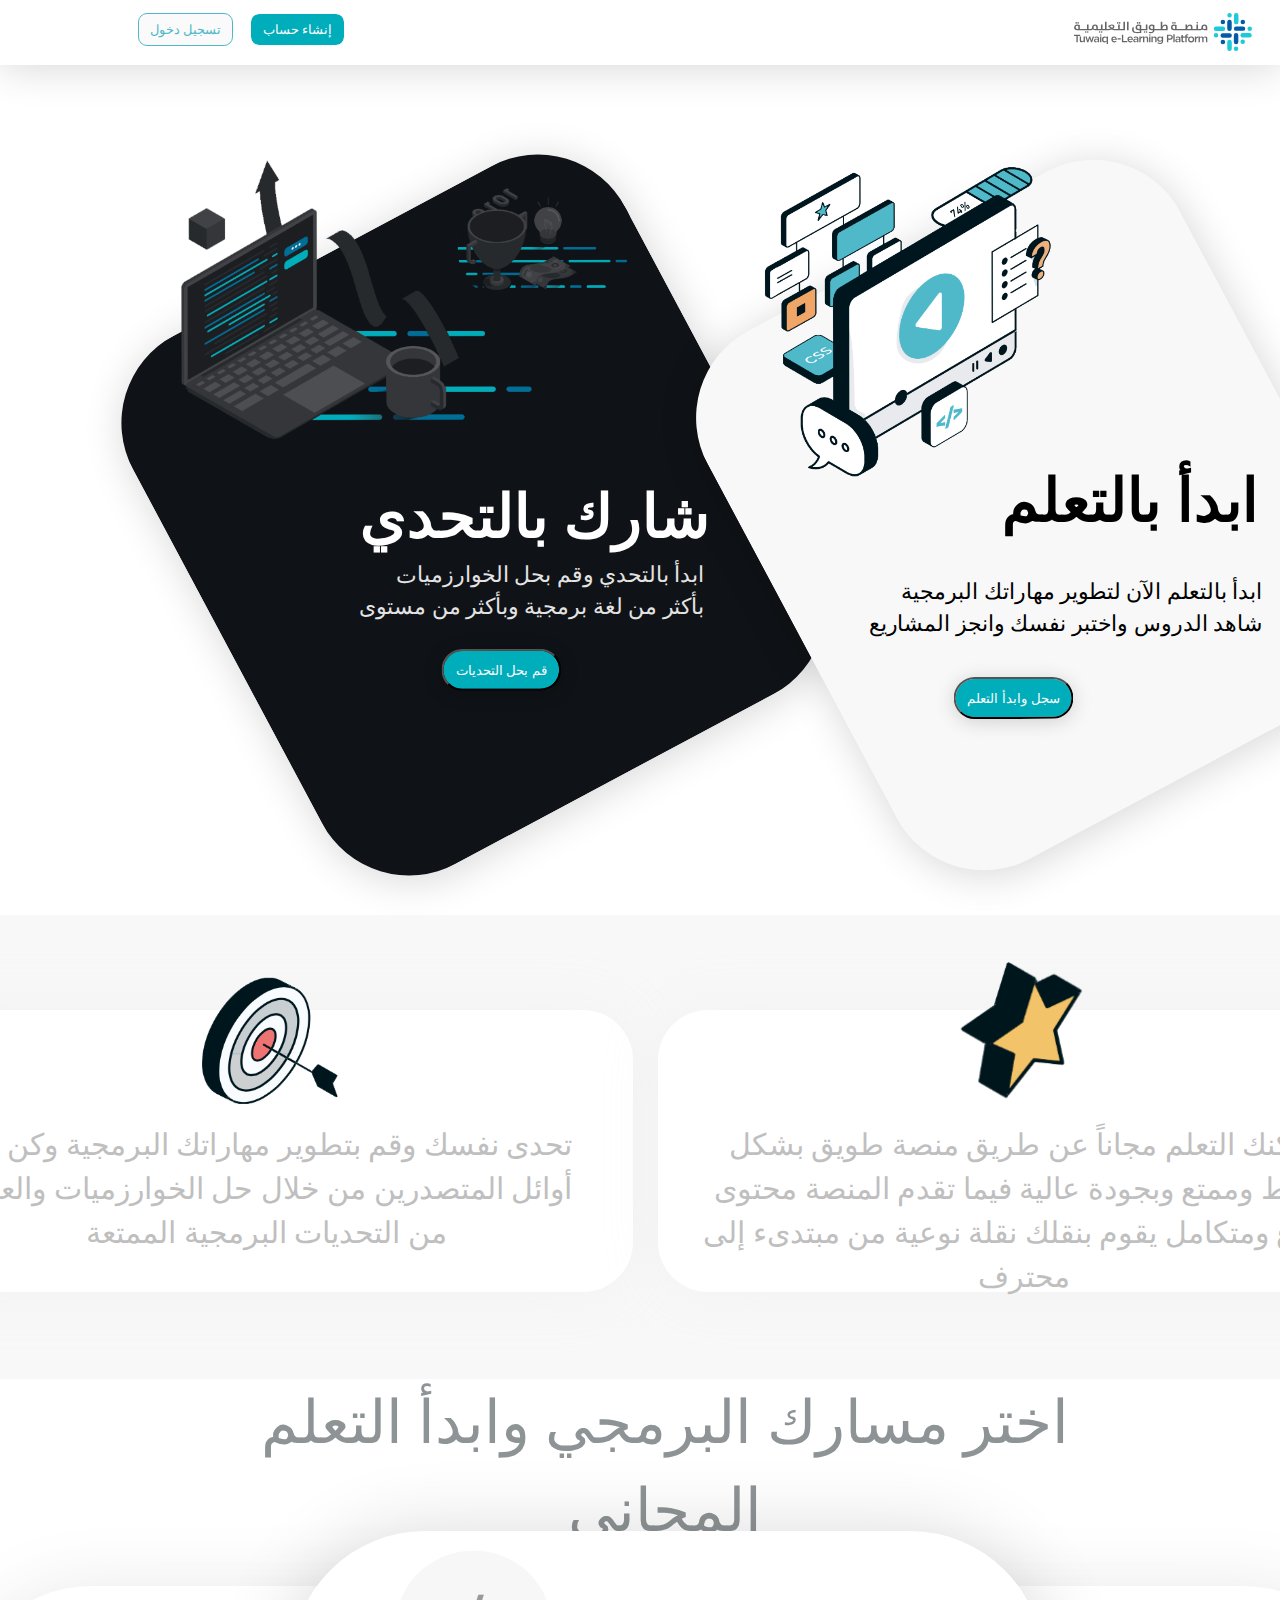
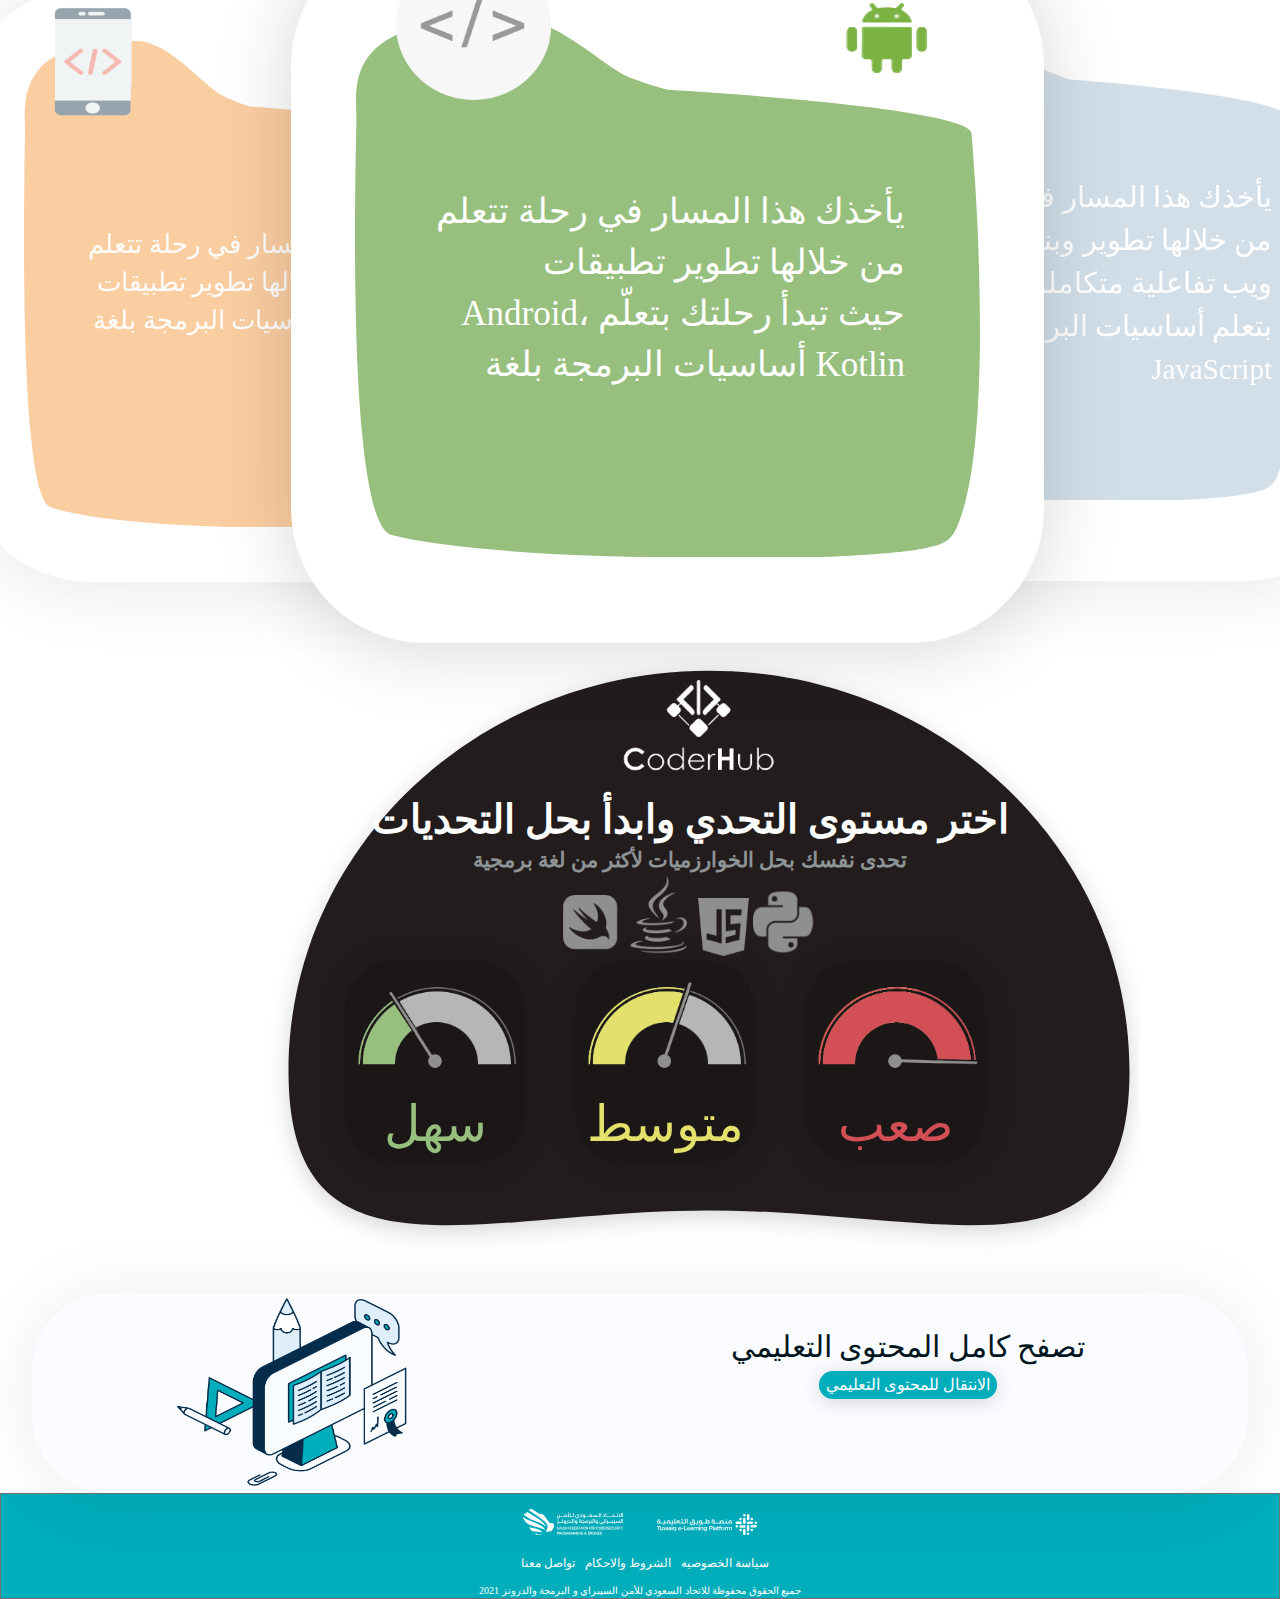
==== commit 4a81ce98: "h" ====
--- a/index.html
+++ b/index.html
@@ -1,229 +1,219 @@
 <!DOCTYPE html>
 <html lang="en">
-  <head>
-    <meta charset="UTF-8" />
-    <meta http-equiv="X-UA-Compatible" content="IE=edge" />
-    <meta name="viewport" content="width=device-width, initial-scale=1.0" />
-    <link rel="stylesheet" href="/style.css" />
-    <title>Tuwaiq Responsive Design</title>
-  </head>
-  <body>
-    <!-- Beginning of Header -->
-    <!-- End of Header -->
-    <header class="header-container">
-      <div class="logo"><img src="/assets/images/logo.svg" alt="logo" /></div>
-      <nav>
-        <ul>
-          <li><button class="full">تسجيل الدخول</button></li>
-          <li><button class="empty">إنشاء الحساب</button></li>
-        </ul>
-      </nav>
-    </header>
-    <!-- Beginning of section 1 -->
-    <!-- End of section 1 -->
-    <div class="section1">
-      <div class="sec1vid1">
-        <img class="ingsec1" src="/assets/images/banner0 copy.png" alt="" />
-
-        <h1 class="h1sec1">ابدأ بالتحدي</h1>
-        <div class="textSec1">
-          <p>
-            ابدأ بالتعلم الآن لتطوير مهاراتك البرمجية شاهد الدروس واختبر نفسك
-            وانجز المشاريع
-          </p>
-        </div>
-      </div>
-      <div class="sec1vid2">
-        <img class="ingsec2" src="/assets/images/01dar.png" alt="" />
-
-        <h1 class="h1sec2">ابدأ بالتعلم</h1>
-        <div class="textSec2">
-          <p>
-            ابدأ بالتحدي وقم بحل الخوارزميات بأكثر من لغة برمجية وبأكثر من مستوى
-          </p>
-        </div>
-      </div>
-    </div>
-
-    <!-- Beginning of section 2 -->
-    <div  class = "section2">
-     <img class = "section2img1" src="./assets/images/09.png" alt="">
-    <img class = "section2img2" src="./assets/images/08@2x.png" alt=""> 
-
-
-      <div  class = "section2div1">
-        <p>
-          تحدى نفسك وقم بتطوير مهاراتك البرمجية وكن من أوائل المتصدرين من خلال حل الخوارزميات والعديد من التحديات البرمجية الممتعة
-        </p>
-      </div> 
-
-
-      <div  class = "section2div1">
-        <p>
-          يمكنك التعلم مجاناً عن طريق منصة طويق بشكل بسيط وممتع وبجودة عالية فيما تقدم المنصة محتوى متنوع ومتكامل يقوم بنقلك نقلة نوعية من مبتدىء إلى محترف
-        </p>
-
-      </div>
-    </div>
-    
-    <!-- End of section 2 -->
-
-    <!-- Beginning of section 3 -->
-    
-    <!-- End of section 3 -->
-
-    <h1 class="tracks-title">اختر مسارك البرمجي وابدأ التعلم المجاني</h1>
-    <div class="tracks">
-
-        <div class="track01">
-            <div class="track-image01">
-                <div class="icons01">
-                    <img class="tag01" src="assets/images/03.png">
-                </div>
-                <div class="track-text01">
-                    <p>سيأخذك هذا المسار في رحلة تتعلم من خلالها تطوير تطبيقات iOS تبدأ بتعلّم أساسيات
-                        البرمجة بلغة Swift</p>
-                </div>
-            </div>
-        </div>
-
-
-        <div class="track">
-            <div class="track-image1">
-                <div class="icons">
-                    <img class="tag" src="assets/images/ic.png">
-                    <img class="kotlin" src="assets/images/010101.png"/>
-                </div>
-                <div class="track-text">
-                    <p>يأخذك هذا المسار في رحلة تتعلم من خلالها تطوير تطبيقات Android،
-                        حيث تبدأ رحلتك بتعلّم أساسيات البرمجة بلغة Kotlin</p>
-                </div>
-            </div>
-        </div>
-
-        <div class="track03">
-            <div class="track-image03">
-                <div class="track-text03">
-                    <p>يأخذك هذا المسار في رحلة تتعلم من خلالها تطوير وبناء تطبيقات ويب تفاعلية متكاملة
-                        . تبدأ رحلتك بتعلم
-                        أساسيات البرمجة بلغة
-                        JavaScript</p>
-                </div>
-            </div>
-        </div>
-
+
+<head>
+    <meta charset="UTF-8">
+    <title>Title</title>
+    <link rel="stylesheet" href="index.css">
+</head>
+
+<body>
+<div class="main">
+
+    <!-- navbar start -->
+    <div class="nav">
+
+        <button class="login">
+            تسجيل دخول
+        </button>
+        <button class="register">
+            إنشاء حساب
+        </button>
+        <img src="imgs/logo.svg" alt="not found" class="logo">
+
+    </div>
+    <!-- navbar end -->
+
+    <!-- hubs start  -->
+    <div class="hubs">
+
+
+        <div class="hub1">
+            <div class="imgs-hub">
+                <div class="bg-hub1">
+                    <img src="imgs/01dar.png" alt="" class="img1-hub1">
+                </div>
+
+                <div class="bg-hub1">
+                    <img src="imgs/02dar.png" alt="" class="img2-hub1">
+                </div>
+            </div>
+
+            <div>
+                <h1 class="hubs-content-h1">
+                    شارك بالتحدي
+                </h1>
+
+                <p class="hubs-content-p">
+                    ابدأ بالتحدي وقم بحل الخوارزميات <br>بأكثر من لغة برمجية وبأكثر من مستوى
+                </p>
+
+                <button class="hubs-content-button">
+                    قم بحل التحديات
+                </button>
+            </div>
+        </div>
+        <!-- hub2 start -->
+        <!-- hub2 start -->
+        <div class="hub2">
+
+            <div class="imgs-hub">
+                <div class="bg-hub1">
+                    <img src="imgs/banner0 copy.png" alt="" class="img1-hub1">
+                </div>
+                <div style="width: 135px;">
+
+                </div>
+            </div>
+            <div>
+                <h1 class="hubs-content-h1" style="color:  black;">
+                    ابدأ بالتعلم
+                </h1>
+
+                <p class="hubs-content-p" style="color:  black;">
+                    ابدأ بالتعلم الآن لتطوير مهاراتك البرمجية<br> شاهد الدروس واختبر نفسك وانجز المشاريع
+                </p>
+
+                <button class="hubs-content-button">
+                    سجل وابدأ التعلم
+                </button>
+            </div>
+        </div>
+        <!-- hub2 end -->
+
+    </div>
+    <!-- hubs end -->
+
+    <!-- Info -->
+    <div class="sub-main">
+
+        <div class="info">
+            <div class="box">
+                <img class="info-image1" src="./imgs/08.png"/>
+                <p class="text">تحدى نفسك وقم بتطوير
+                    مهاراتك البرمجية وكن من أوائل المتصدرين من خلال حل الخوارزميات
+                    والعديد من التحديات البرمجية الممتعة</p>
+            </div>
+            <div class="box">
+                <img class="info-image1" src="./imgs/09.png"/>
+                <p class="text">يمكنك التعلم مجاناً عن طريق منصة طويق بشكل بسيط وممتع وبجودة عالية فيما تقدم
+                    المنصة محتوى
+                    متنوع ومتكامل يقوم بنقلك نقلة نوعية من مبتدىء إلى محترف</p>
+            </div>
+        </div>
+        <!-- Tracks -->
+        <h1 class="tracks-title">اختر مسارك البرمجي وابدأ التعلم المجاني</h1>
+        <div class="tracks">
+
+            <div class="track01">
+                <div class="track-image01">
+                    <div class="icons01">
+                        <img class="tag01" src="./imgs/03.png">
+                    </div>
+                    <div class="track-text01">
+                        <p>سيأخذك هذا المسار في رحلة تتعلم من خلالها تطوير تطبيقات iOS تبدأ بتعلّم أساسيات
+                            البرمجة بلغة Swift</p>
+                    </div>
+                </div>
+            </div>
+
+
+            <div class="track">
+                <div class="track-image1">
+                    <div class="icons">
+                        <img class="tag" src="./imgs/ic.png">
+                        <img class="kotlin" src="imgs/010101.png"/>
+                    </div>
+                    <div class="track-text">
+                        <p>يأخذك هذا المسار في رحلة تتعلم من خلالها تطوير تطبيقات Android،
+                            حيث تبدأ رحلتك بتعلّم أساسيات البرمجة بلغة Kotlin</p>
+                    </div>
+                </div>
+            </div>
+
+            <div class="track03">
+                <div class="track-image03">
+                    <div class="track-text03">
+                        <p>يأخذك هذا المسار في رحلة تتعلم من خلالها تطوير وبناء تطبيقات ويب تفاعلية متكاملة
+                            . تبدأ رحلتك بتعلم
+                            أساسيات البرمجة بلغة
+                            JavaScript</p>
+                    </div>
+                </div>
+            </div>
+
+        </div>
+    </div>
+
+
+    <div class="lvls">
+        <div class="lvl-chiled">
+            
+            <div class="lvls-head-img">
+                <img src="imgs/01ch.png">
+            </div>
+            <div class="lvl-title">
+                <h1>اختر مستوى التحدي وابدأ بحل التحديات</h1>
+            </div>
+            <div class="lvl-sub-title">
+                <h3>تحدى نفسك بحل الخوارزميات لأكثر من لغة برمجية</h3>
+            </div>
+            <div class="lvls-icons">
+                <img src="imgs/01s.png">
+                <img src="imgs/01j.png">
+                <img src="imgs/01js.png">
+                <img src="imgs/01p.png">
+            </div>
+            <div class="lvl-difculty">
+                <div class="lvl-img">
+                    <img src="imgs/01e.png">
+                    <h1 class="lvl-ez">سهل</h1>
+                </div>
+                <div class="lvl-img">
+                    <img src="imgs/01m.png">
+                    <h1 class="lvl-mid">متوسط</h1>
+                </div>
+                <div class="lvl-img">
+                    <img src="imgs/01h.png">
+                    <h1 class="lvl-hard">صعب</h1>
+                </div>
+            </div>
+        </div>
+    </div>
+
+
+    <div class="content-contener">
+        <div class="content">
+            <div class="cont-img">
+                <img class="cont-img" src="imgs/10.png">
+            </div>
+            <div class="cont-title">
+                <h1>تصفح كامل المحتوى التعليمي</h1>
+                <div class="cont-but">
+                    <p class="cont-but-text">الانتقال للمحتوى التعليمي</p>
+                </div>
+            </div>
+        </div>
+    </div>
+
+
+    <div class="footer">
+        <div class="footer-logos">
+            <img class="footer-img" src="imgs/safcsp-logo-white.svg">
+            <img class="footer-img" src="imgs/logo-white.svg">
+        </div>
+        <div class="footer-inf">
+            <p>تواصل معنا</p>
+            <p>الشروط والاحكام</p>
+            <p>سياسة الخصوصيه</p>
+        </div>
+        <div class="footer-policy">
+            <p>جميع الحقوق محفوظة للاتحاد السعودي للأمن السيبراي و البرمجة والدرونز 2021</p>
+        </div>
     </div>
 </div>
 
-    <!-- Beginning of section 4 -->
-    <!-- End of section 4 -->
-
-    <div class="section4">
-      <img
-        src="/assets/images/coderhub-logo.png"
-        id="coderhub-logo"
-        class="center"
-        alt="CoderHub"
-        srcset=""
-      />
-      <h1 class="title text-white text-center mt-5">
-        اختر مستوى التحدي وابدأ بحل التحديات
-      </h1>
-      <h2 class="subtitle text-gray text-center">
-        تحدى نفسك بحل الخوارزميات لأكثر من لغة برمجية
-      </h2>
-      <div class="section4-languages">
-        <img
-          class="section4-language"
-          src="/assets/images/swift.png"
-          alt="Swift"
-        />
-        <img
-          class="section4-language"
-          src="/assets/images/java.png"
-          alt="Java"
-        />
-        <img
-          class="section4-language"
-          src="/assets/images/js.png"
-          alt="Javascript"
-        />
-        <img
-          class="section4-language"
-          src="/assets/images/python.png"
-          alt="Python"
-        />
-      </div>
-      <div class="section4-box">
-        <div class="section4-box-item">
-          <img
-            class="section4-level-img"
-            src="/assets/images/easy.png"
-            alt="Easy"
-            srcset=""
-          />
-          <h1 class="text-center text-green mb-2">سهل</h1>
-        </div>
-        <div class="section4-box-item">
-          <img
-            class="section4-level-img"
-            src="/assets/images/medium.png"
-            alt="Medium"
-            srcset=""
-          />
-          <h1 class="text-center text-yellow mb-2">متوسط</h1>
-        </div>
-        <div class="section4-box-item">
-          <img
-            class="section4-level-img"
-            src="/assets/images/hard.png"
-            alt="Hard"
-            srcset=""
-          />
-          <h1 class="text-center text-red mb-2">صعب</h1>
-        </div>
-      </div>
-    </div>
-
-    <!-- Beginning of section 5 -->
-    <div class="content-contener">
-      <div class="content">
-        <div class="cont-img">
-          <img class="cont-img" src="/assets/images/section5-img.png" />
-        </div>
-        <div class="cont-title">
-          <h1>تصفح كامل المحتوى التعليمي</h1>
-          <div class="cont-but">
-            <p class="cont-but-text">الانتقال للمحتوى التعليمي</p>
-          </div>
-        </div>
-      </div>
-    </div>
-    <!-- End of section 5 -->
-
-    <!-- Beginning of Footer -->
-
-    <footer class="footer-container">
-      <div class="footer-logo">
-        <div>
-          <img src="/assets/images/safcsp-logo-white.svg" alt="logo" />
-        </div>
-        <div><img src="/assets/images/logo-white.svg" alt="logo" /></div>
-      </div>
-      <div class="footer-nav">
-        <ul>
-          <li><a href="#">سياسية الخصوصية</a></li>
-          <li><a href="#">الشروط والأحكام</a></li>
-          <li><a href="#">تواصل معنا</a></li>
-        </ul>
-      </div>
-      <div class="footer-policy">
-        <p>
-          جميع الحقوق محفوظة للاتحاد السعودي للأمن السيبراي و البرمجة والدرونز
-          2021
-        </p>
-      </div>
-    </footer>
-    <!-- End of Footer -->
-  </body>
-</html>
+
+</body>
+
+</html>--- a/index.css
+++ b/index.css
@@ -0,0 +1,582 @@
+* {
+    margin: 0;
+    padding: 0;
+}
+
+.content-contener {
+    display: flex;
+    justify-content: center;
+}
+
+.content {
+    display: flex;
+    justify-content: space-around;
+    background: #FAFCFF 0% 0% no-repeat padding-box;
+    box-shadow: 0px 3px 70px #00000014;
+    border-radius: 77px;
+    opacity: 1;
+    width: 95%;
+}
+
+.cont-img {
+    width: 270px;
+    height: 200px;
+}
+
+.cont-title {
+    display: flex;
+    align-items: center;
+    text-align: center;
+    letter-spacing: 0px;
+    color: #00161E;
+    opacity: 1;
+    margin: 30px;
+    flex-direction: column;
+}
+
+.cont-title h1 {
+    font: normal normal normal 30px/48px DIN Next LT W23;
+}
+
+.cont-but {
+    background: #00ADBB 0% 0% no-repeat padding-box;
+    box-shadow: 0px 3px 20px #00000029;
+    border-radius: 15px;
+    opacity: 1;
+    height: 20%;
+    width: 50%;
+    color: #FAFCFF;
+    display: flex;
+    justify-content: center;
+    align-items: center;
+
+}
+
+.cont-but-text {
+    text-align: center;
+    font: normal normal normal 16px/28px DIN Next LT W23;
+    letter-spacing: 0px;
+    color: #FFFFFF;
+    opacity: 1;
+}
+
+.lvls {
+    display: flex;
+    justify-content: center;
+    width: 100%;
+    height: 650px;
+}
+
+.lvl-chiled {
+    display: flex;
+    flex-direction: column;
+    align-items: center;
+    justify-items: center;
+    z-index: 1;
+    background: transparent url('imgs/Path7.svg') 0% 0% no-repeat padding-box;
+    opacity: 1;
+    width: 1000px;
+
+}
+
+.lvl-title {
+    text-align: left;
+    font: normal normal normal 20px/48px DIN Next LT W23;
+    letter-spacing: 0px;
+    color: #FFFFFF;
+    opacity: 1;
+    margin-left: 100px;
+}
+
+.lvl-img {
+    transform: matrix(1, 0, 0, 1, 0, 0);
+    background: #00000029 0% 0% no-repeat padding-box;
+    box-shadow: 0px 3px 30px #00000029;
+    border-radius: 50px;
+    display: flex;
+    flex-direction: column;
+    align-items: center;
+    margin-left: 50px;
+
+}
+
+.lvls-head-img {
+    margin-top: 20px;
+    margin-left: 120px;
+}
+
+.lvls-head-img img {
+    width: 170px;
+}
+
+.lvl-img img {
+    width: 180px;
+}
+
+.lvl-sub-title {
+    text-align: left;
+    font: normal normal normal 18px/32px DIN Next LT W23;
+    letter-spacing: 0px;
+    color: #8E9395;
+    opacity: 1;
+    margin-left: 100px;
+}
+.lvls-icons{
+    margin-left: 90px;
+}
+.lvl-ez {
+    text-align: center;
+    font: normal normal normal 50px/78px DIN Next LT W23;
+    letter-spacing: 0px;
+    color: #97BF7E;
+    opacity: 1;
+}
+
+.lvl-mid {
+    text-align: center;
+    font: normal normal normal 50px/78px DIN Next LT W23;
+    letter-spacing: 0px;
+    color: #E4E06C;
+    opacity: 1;
+}
+
+.lvl-hard {
+    text-align: center;
+    font: normal normal normal 50px/78px DIN Next LT W23;
+    letter-spacing: 0px;
+    color: #D24F55;;
+    opacity: 1;
+}
+
+.lvl-difculty {
+    display: flex;
+    justify-content: space-around;
+}
+
+.footer {
+    display: flex;
+    background: #00ADBB 0% 0% no-repeat padding-box;
+    border: 1px solid #707070;
+    opacity: 1;
+    align-items: center;
+    flex-direction: column;
+}
+
+.footer-img {
+    width: 100px;
+    margin: 15px;
+}
+
+.footer-inf {
+    display: flex;
+}
+
+.footer-inf p {
+    text-align: right;
+    font: normal normal normal 12px/19px DIN Next LT W23;
+    letter-spacing: 0px;
+    color: #FFFFFF;
+    opacity: 1;
+    margin-left: 10px;
+}
+
+.footer-policy {
+    text-align: right;
+    font: normal normal normal 10px/15px DIN Next LT W23;
+    letter-spacing: 0px;
+    color: #FFFFFF;
+    opacity: 1;
+    margin-top: 10px;
+}
+/* navbar start */
+
+.nav {
+    background: #FFFFFF 0% 0% no-repeat padding-box;
+    box-shadow: 0px 3px 40px #00000029;
+    height: 65px;
+
+}
+
+.login {
+    margin-top: 13px;
+    margin-left: 138px;
+    padding: 8px;
+    background: #FAFAFA 0% 0% no-repeat padding-box;
+    border: 1px solid #50B9C9;
+    color: #50B9C9;
+    width: 95px;
+    border-radius: 9px
+}
+
+.register {
+    margin-top: 13px;
+    margin-left: 13px;
+    padding: 8px;
+    background: #00ADBB 0% 0% no-repeat padding-box;
+    border: 1px solid #FAFAFA;
+    color: #FAFAFA;
+    width: 95px;
+    border-radius: 9px;
+}
+
+.logo {
+    float: right;
+    margin-right: 28px;
+    margin-top: 13px;
+
+}
+
+/* navbar end */
+
+/* hubs start */
+.hubs {
+    margin-left: 70px;
+    display: flex;
+
+    justify-content: center;
+}
+
+.hub1 {
+    margin-top: 150px;
+    margin-left: 150px;
+    height: 600px;
+    width: 600px;
+    background: #0F1216 0% 0% no-repeat padding-box;
+    box-shadow: 0px 5px 40px #00000029;
+    border-radius: 99px;
+    transform: matrix(0.88, -0.47, 0.47, 0.88, 0, 0);
+
+}
+
+.imgs-hub {
+    display: flex;
+}
+
+.img1-hub1 {
+    height: 319px;
+    transform: rotate(0.0778784turn);
+    margin-left: 80px;
+    margin-top: -99px;
+}
+
+.img2-hub1 {
+    height: 115px;
+    transform: rotate(0.0778784turn);
+    margin-left: -97px;
+    margin-top: 35px;
+    border-radius: 50px;
+}
+
+.hubs-content-h1 {
+    float: right;
+    color: white;
+    font-size: 60px;
+    transform: rotate(0.0778784turn);
+    margin-top: 71px;
+    margin-right: 51px;
+}
+
+.hubs-content-p {
+    float: right;
+    color: white;
+    font-size: 18px;
+    transform: rotate(0.0778784turn);
+    margin-top: -3px;
+    margin-right: 91px;
+    text-align: right;
+    font: normal normal normal 22px/32px DIN Next LT W23;
+    letter-spacing: 0px;
+    color: #E3E3E3;
+}
+
+.hubs-content-button {
+    padding: 8px;
+    color: #FAFAFA;
+    background: #00ADBB 0% 0% no-repeat padding-box;
+    box-shadow: 0px 3px 20px #00000029;
+    border-radius: 31px;
+    width: 120px;
+    justify-content: right;
+    transform: rotate(0.0778784turn);
+    float: right;
+    margin-right: -169px;
+    margin-top: 63px;
+    align-content: flex-end;
+    height: 42px;
+}
+
+.hub2 {
+
+    margin-top: 150px;
+    margin-left: 17px;
+    height: 600px;
+    width: 600px;
+    background: #F8F8F8 0% 0% no-repeat padding-box;
+    box-shadow: 0px 5px 40px #00000029;
+    border-radius: 99px;
+    transform: matrix(0.88, -0.47, 0.47, 0.88, 0, 0);
+}
+
+/* hubs end */
+.sub-main {
+    background: #FFFFFF 0% 0% no-repeat padding-box;
+    opacity: 1;
+    display: flex;
+    flex-direction: column;
+    align-items: center;
+    justify-content: center;
+}
+
+.info {
+    display: flex;
+    flex-direction: row;
+    justify-content: center;
+    width: 1890px;
+    height: 464px;
+    background: #F8F8F8 0% 0% no-repeat padding-box;
+    opacity: 1;
+    margin-left: 10px;
+    margin-top: 100px;
+    gap: 25px;
+}
+
+.box {
+    margin-top: 5%;
+    display: flex;
+    flex-direction: column;
+    justify-content: center;
+    align-items: center;
+    width: 732px;
+    height: 282px;
+    transform: matrix(1, 0, 0, 1, 0, 0);
+    background: #FFFFFF 0% 0% no-repeat padding-box;
+    box-shadow: 0px 0.5px 60px #DBDBDB29;
+    border-radius: 50px;
+    opacity: 1;
+}
+
+.text {
+    width: 650px;
+    height: 132px;
+    text-align: center;
+    font: normal normal normal 30px/44px DIN Next LT W23;
+    letter-spacing: 0px;
+    color: #BFBFBF;
+    opacity: 1;
+}
+
+.info-image1 {
+    margin-top: -12%;
+
+    width: 148px;
+    height: 165px;
+    background: transparent url('img/08.png') 0% 0% no-repeat padding-box;
+    opacity: 1;
+}
+
+.tracks {
+    margin-top: 5%;
+    display: flex;
+    margin-left: 55px;
+}
+
+/* track 01  */
+
+.track01 {
+    width: 583px;
+    height: 596px;
+    background: #FFFFFF 0% 0% no-repeat padding-box;
+    box-shadow: 0px 5px 80px #00000029;
+    border-radius: 134px;
+    opacity: 0.6;
+    display: flex;
+    flex-direction: row;
+    justify-items: center;
+    justify-content: center;
+    align-items: center;
+    z-index: 1;
+    margin-right: -250px;
+    margin-top: 55px;
+}
+
+.track-image01 {
+    width: 451px;
+    height: 486px;
+    background: transparent url('imgs/Path\ 24.svg') 0% 0% no-repeat padding-box;
+    opacity: 1;
+    display: flex;
+    flex-direction: column;
+}
+
+.tag01 {
+
+    width: 88px;
+    height: 115px;
+    background: transparent url('imgs/03.png') 0% 0% no-repeat padding-box;
+    opacity: 1;
+}
+
+.icons01 {
+    display: flex;
+    flex-direction: row;
+    align-items: flex-start;
+    margin-top: -35px;
+    margin-left: 25px;
+}
+
+.track-text01 {
+
+    width: 389px;
+    height: 114px;
+    text-align: center;
+    font: normal normal normal 26px/38px DIN Next LT W23;
+    letter-spacing: 0px;
+    color: #FFFFFF;
+    opacity: 1;
+    display: flex;
+    align-items: center;
+    justify-content: center;
+    margin: 55px;
+    margin-top: 105px;
+}
+
+/* track 2 */
+
+.track {
+
+    width: 753px;
+    height: 712px;
+    background: #FFFFFF 0% 0% no-repeat padding-box;
+    box-shadow: 0px 5px 80px #00000029;
+    border-radius: 134px;
+    opacity: 1;
+    display: flex;
+    flex-direction: row;
+    justify-items: center;
+    justify-content: center;
+    align-items: center;
+    z-index: 2;
+    /* integer */
+}
+
+.track-image1 {
+
+    width: 625px;
+    height: 540px;
+    background: transparent url('imgs/Path\ 2.svg') 0% 0% no-repeat padding-box;
+    opacity: 1;
+    display: flex;
+    flex-direction: column;
+}
+
+.tag2 {
+
+    width: 88px;
+    height: 115px;
+    background: transparent url('img/03.png') 0% 0% no-repeat padding-box;
+    opacity: 1;
+}
+
+.icons {
+    display: flex;
+    flex-direction: row;
+    justify-content: space-around;
+    align-items: flex-start;
+    margin-top: -35px;
+}
+
+.kotlin {
+
+    width: 133px;
+    height: 104px;
+    background: transparent url('img/010101.png') 0% 0% no-repeat padding-box;
+    opacity: 1;
+    margin-left: 75px;
+    margin-right: -55px;
+}
+
+.tag {
+
+    width: 166px;
+    height: 158px;
+    background: transparent url('img/ic.png') 0% 0% no-repeat padding-box;
+    opacity: 1;
+    margin-left: -55px;
+    margin-top: -35px;
+}
+
+.track-text {
+
+    width: 495px;
+    height: 255px;
+    text-align: right;
+    font: normal normal normal 35px/51px DIN Next LT W23;
+    letter-spacing: 0px;
+    color: #FFFFFF;
+    opacity: 1;
+    display: flex;
+    align-items: center;
+    justify-content: center;
+    margin: 55px;
+}
+
+/* track 03 */
+
+.track03 {
+
+    width: 583px;
+    height: 595px;
+    background: #FFFFFF 0% 0% no-repeat padding-box;
+    box-shadow: 0px 5px 80px #00000029;
+    border-radius: 134px;
+    opacity: 0.6;
+    display: flex;
+    flex-direction: row;
+    justify-items: center;
+    justify-content: center;
+    align-items: center;
+    z-index: 1;
+    margin-left: -250px;
+    margin-top: 55px;
+}
+
+.track-image03 {
+
+    width: 625px;
+    height: 540px;
+    background: transparent url('imgs/Path\ 23.svg') 0% 0% no-repeat padding-box;
+    opacity: 1;
+    display: flex;
+    flex-direction: row;
+    justify-items: center;
+    align-items: center;
+    justify-content: center;
+    margin: 125px;
+}
+
+.track-text03 {
+
+    width: 403px;
+    height: 172px;
+    text-align: right;
+    font: normal normal normal 29px/43px DIN Next LT W23;
+    letter-spacing: 0px;
+    color: #FFFFFF;
+    opacity: 1;
+    display: flex;
+    align-items: center;
+    justify-content: center;
+    margin: 55px;
+    margin-left: 25px;
+}
+
+.tracks-title {
+    width: 906px;
+    height: 88px;
+    text-align: center;
+    font: normal normal normal 60px/88px DIN Next LT W23;
+    letter-spacing: 0px;
+    color: #8E9395;
+    opacity: 1;
+    margin-left: 50px;
+}
